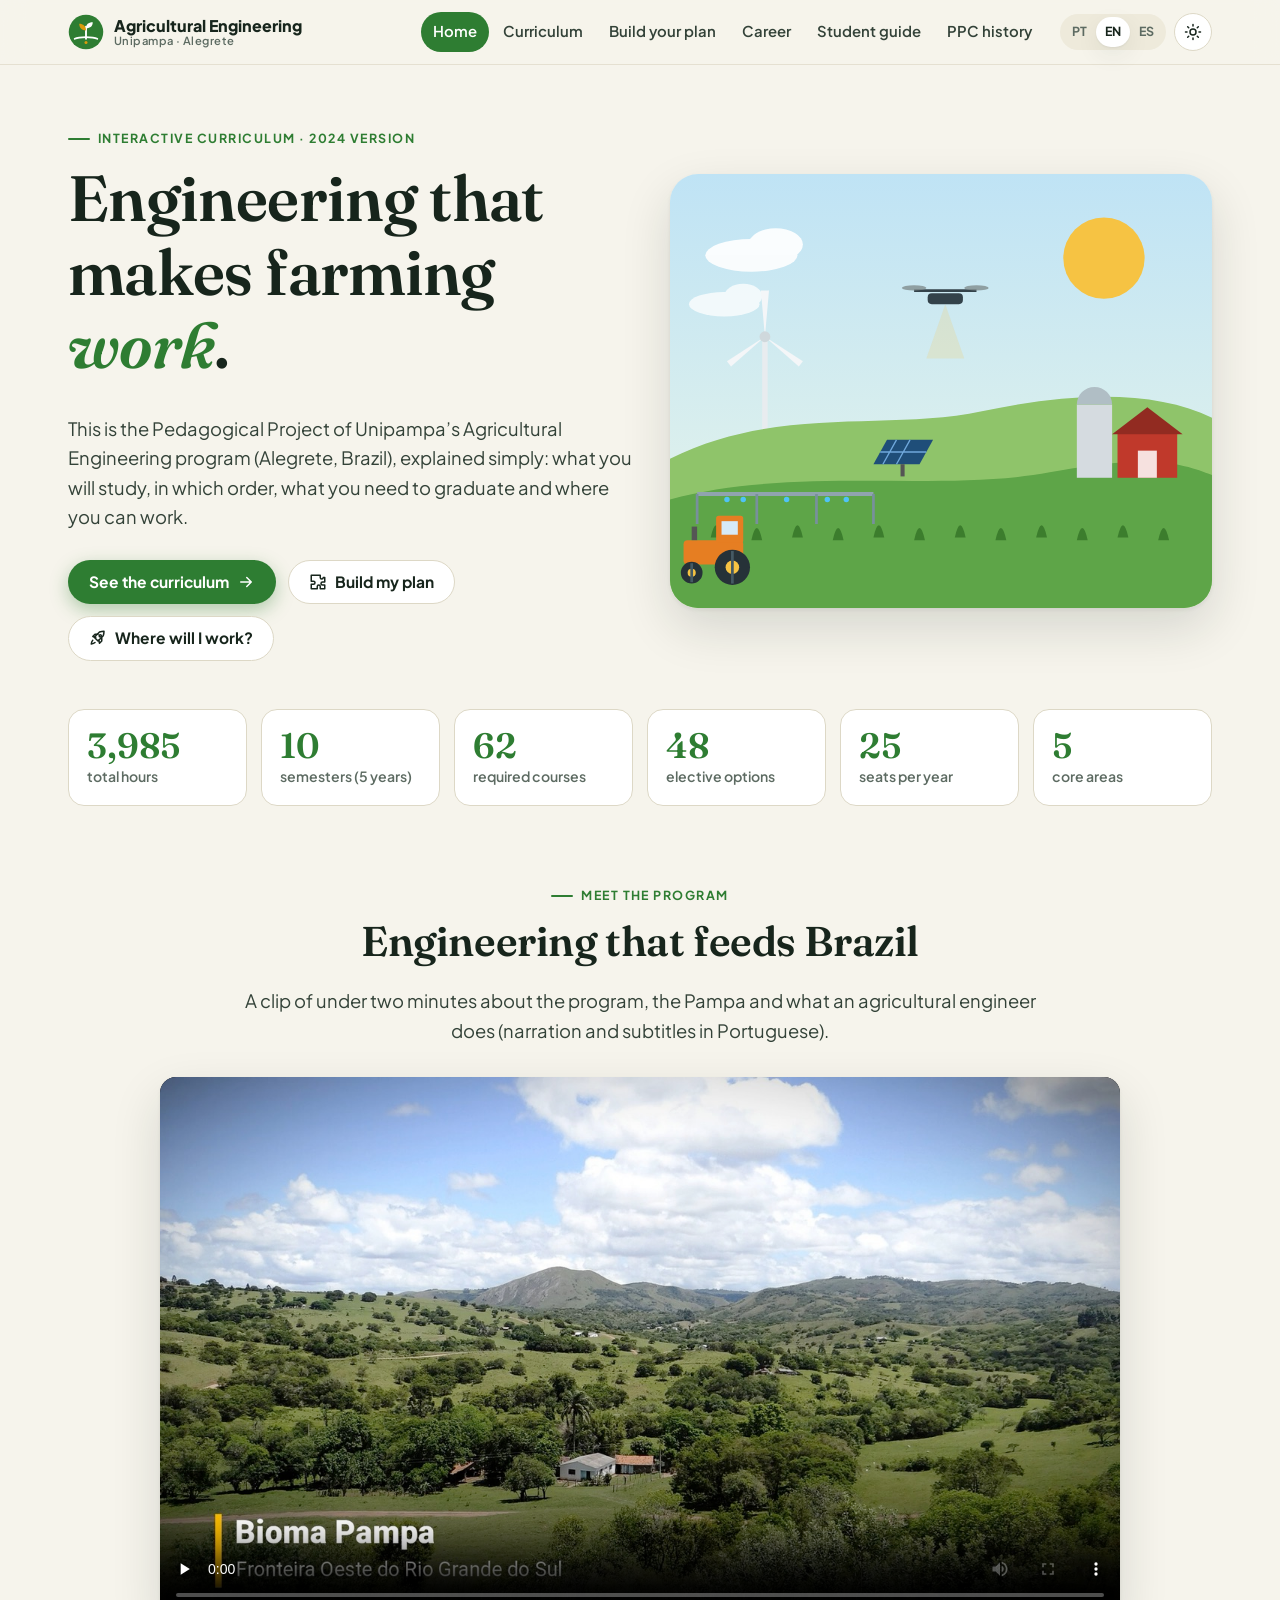
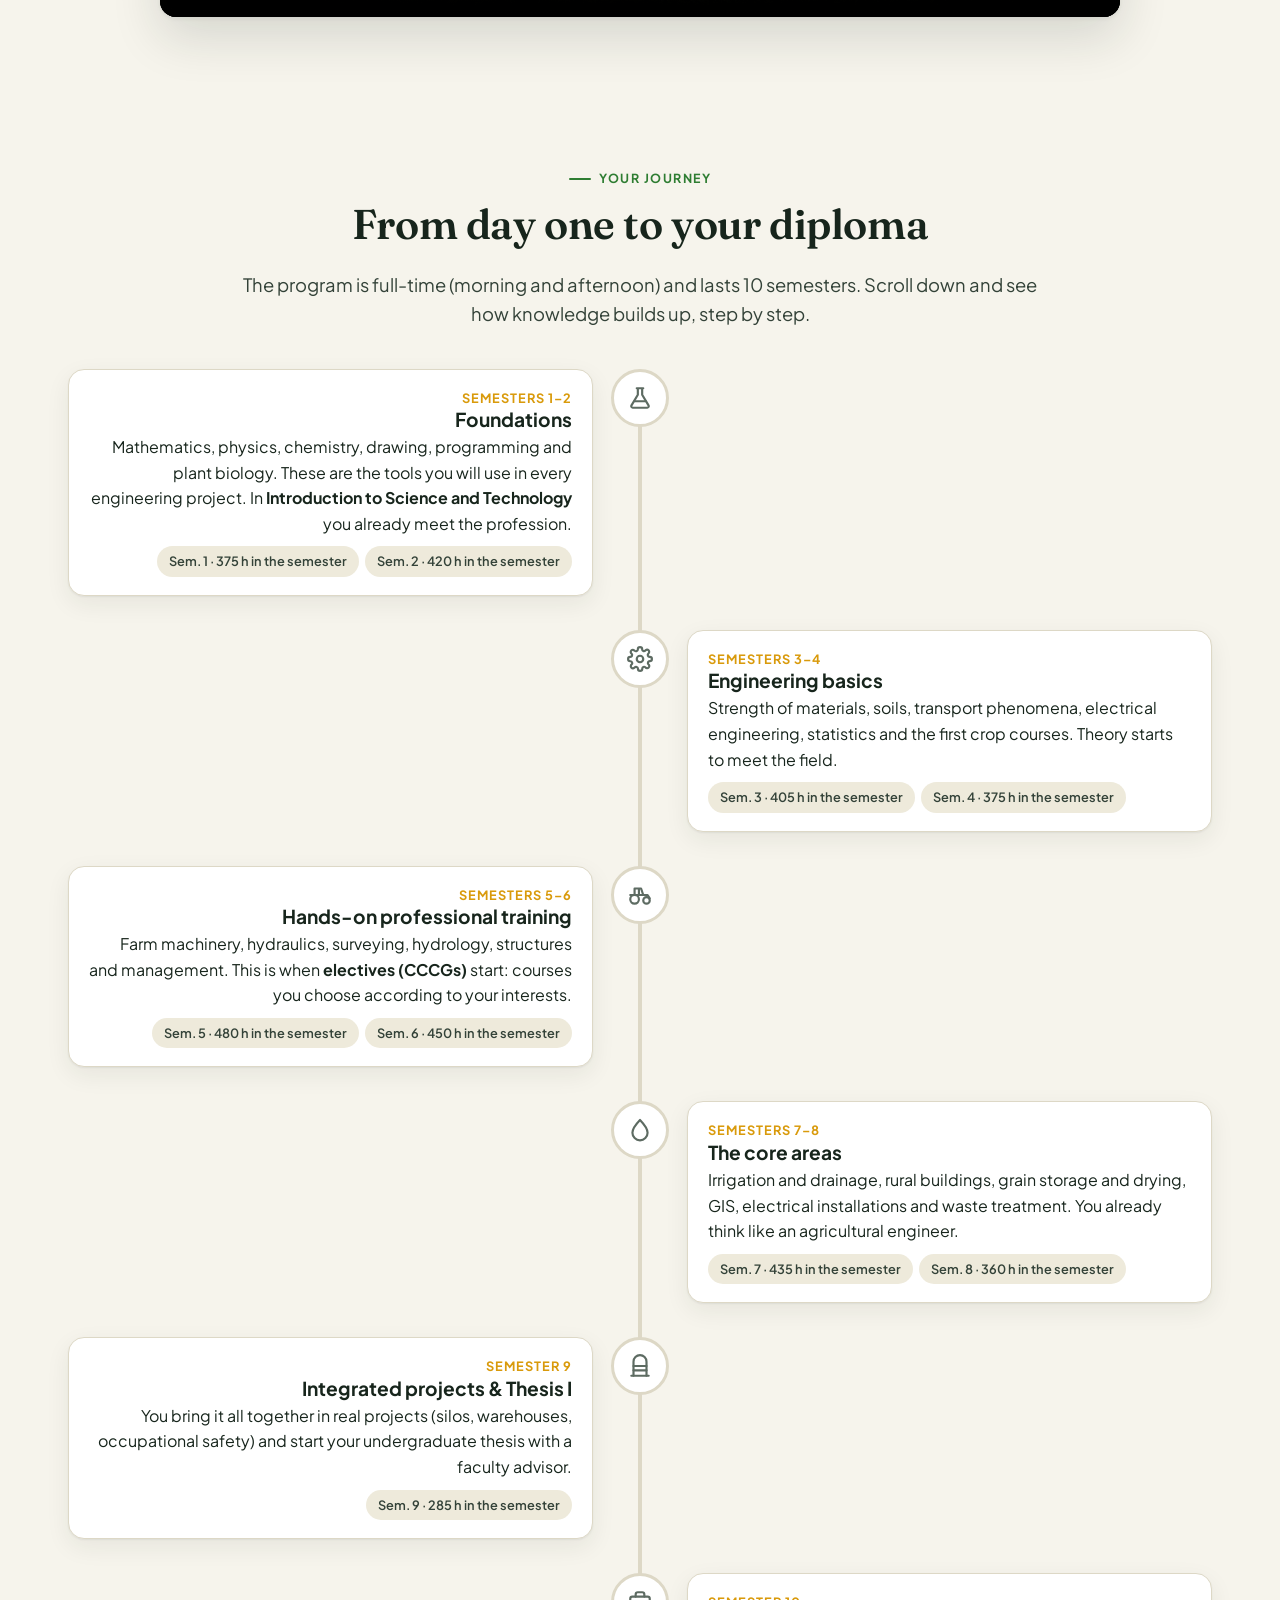
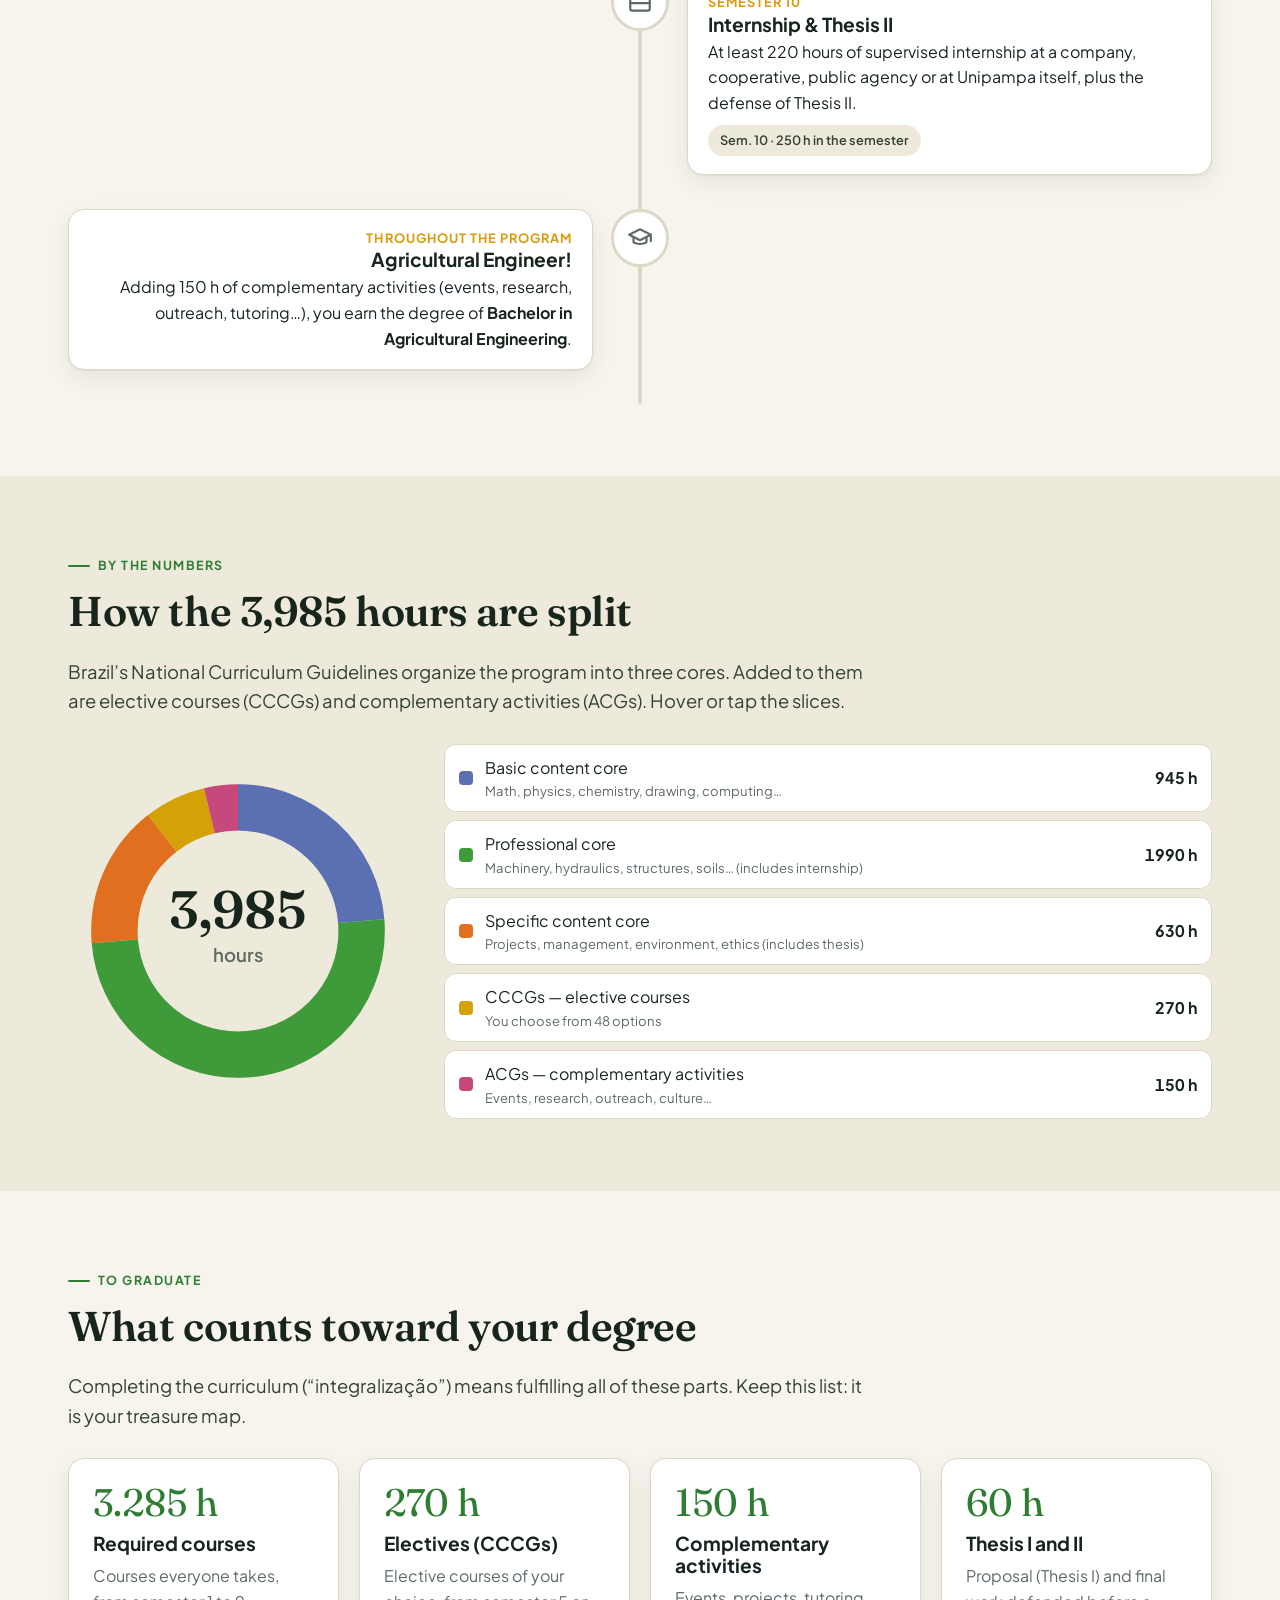
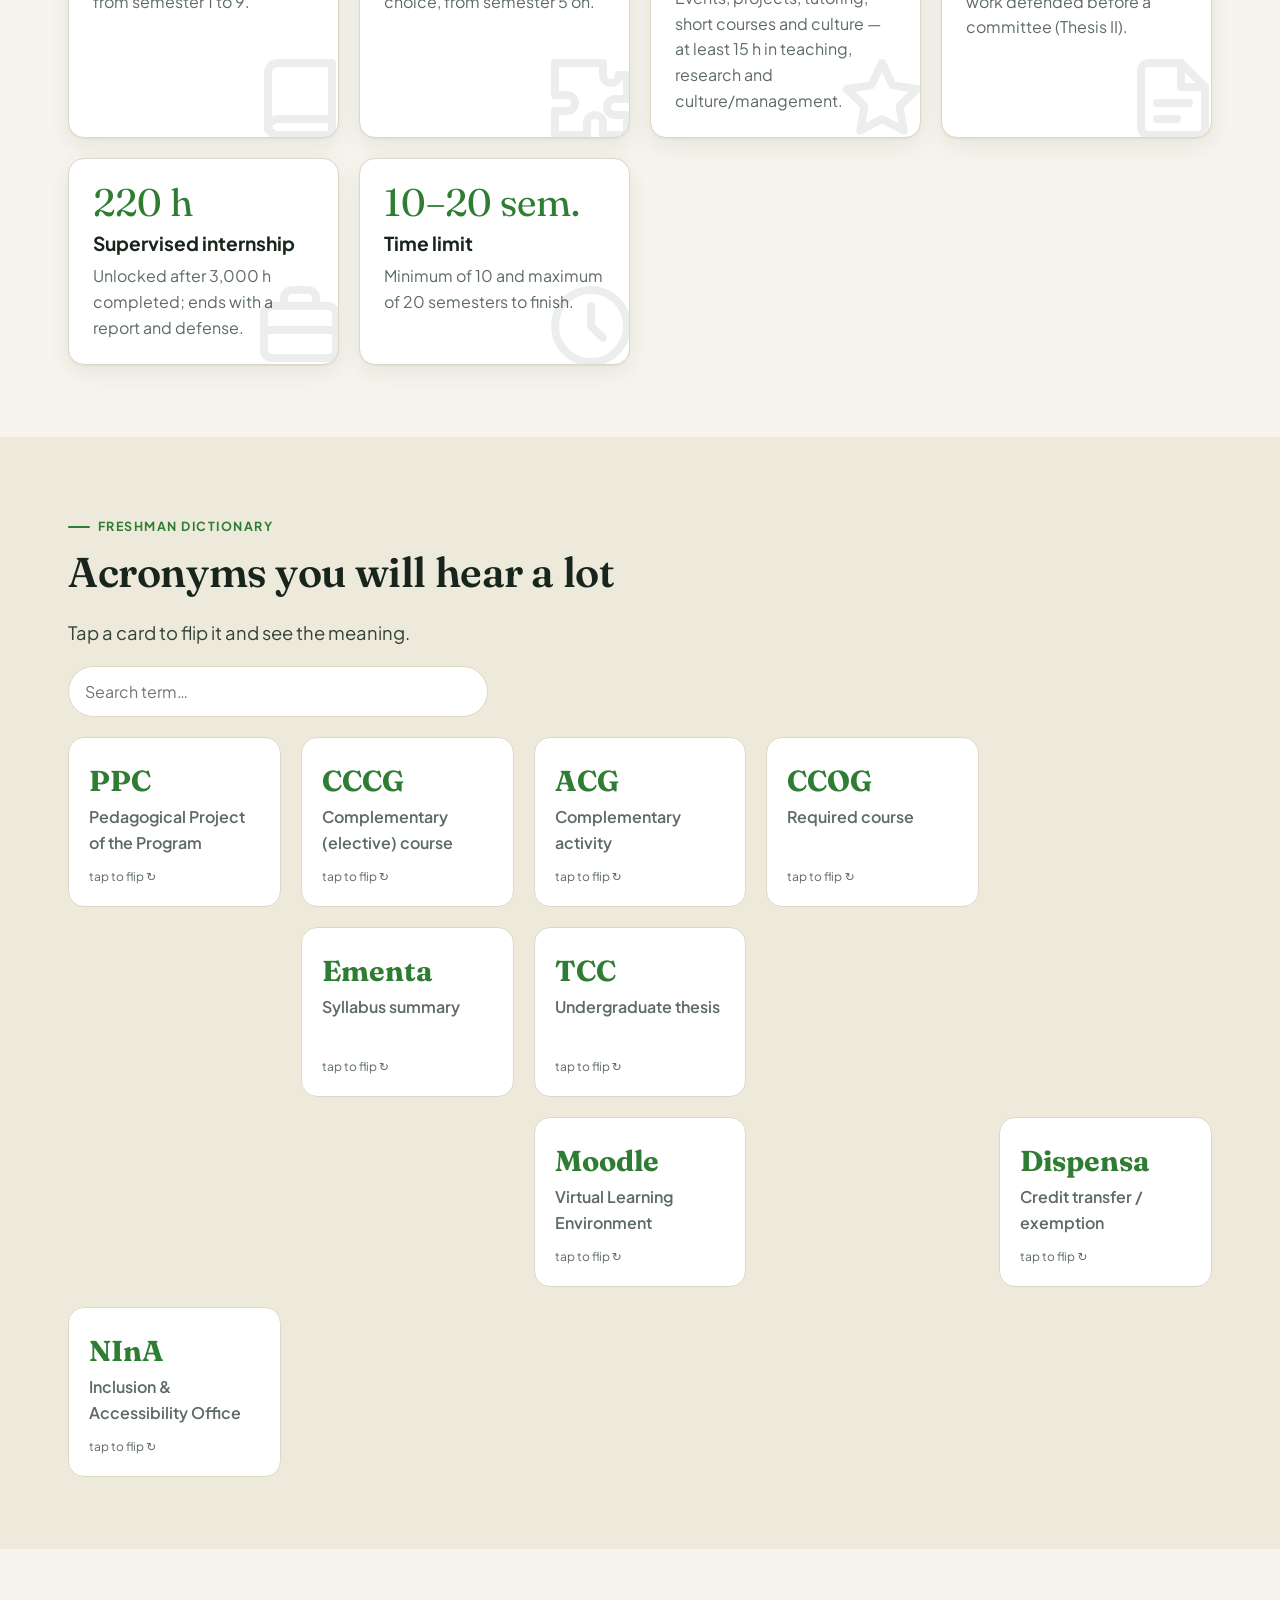
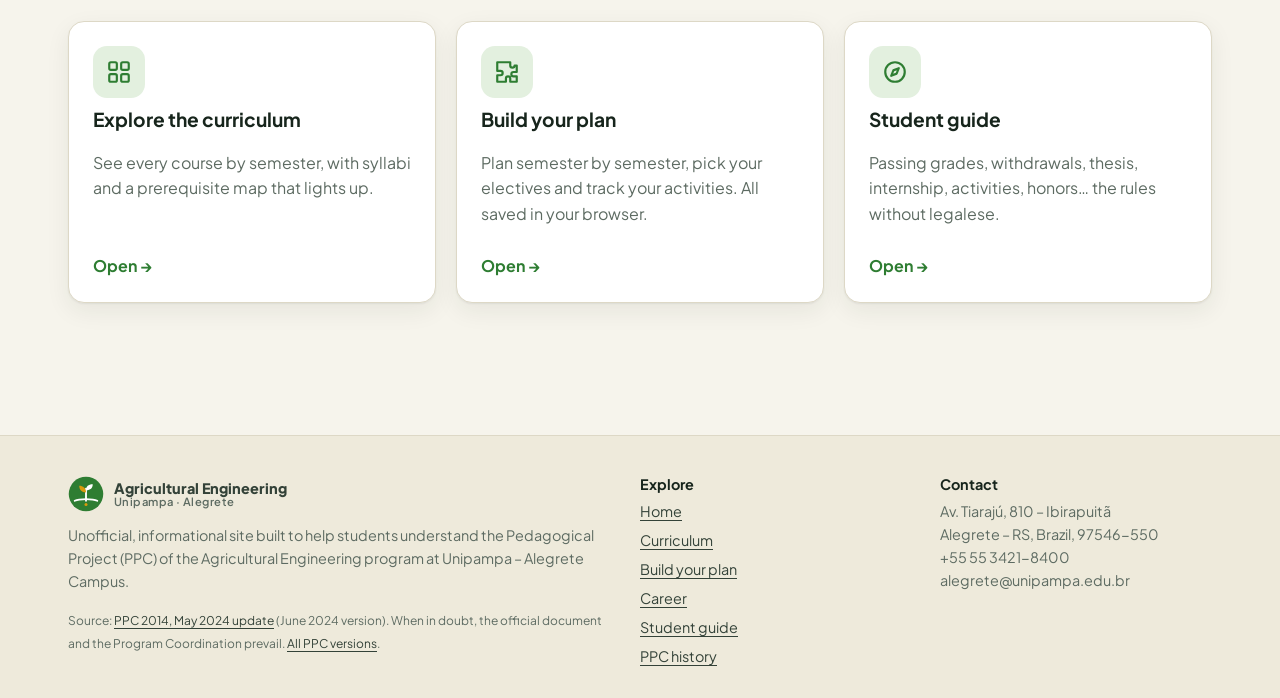
==== index.html @ 3041cc01 "updates" ====
<!doctype html>
<html lang="pt-BR">
<head>
  <meta charset="utf-8">
  <meta name="viewport" content="width=device-width, initial-scale=1">
  <title>Engenharia Agrícola · Unipampa</title>
  <meta name="description" content="PPC interativo do curso de Engenharia Agrícola da Unipampa – Campus Alegrete: matriz curricular, monte sua grade, campos de atuação e guia do estudante, em português, inglês e espanhol.">
  <link rel="preconnect" href="https://fonts.googleapis.com">
  <link rel="preconnect" href="https://fonts.gstatic.com" crossorigin>
  <link href="https://fonts.googleapis.com/css2?family=Fraunces:ital,opsz,wght@0,9..144,500;0,9..144,600;1,9..144,500&family=Plus+Jakarta+Sans:wght@400;500;600;700;800&display=swap" rel="stylesheet">
  <link rel="stylesheet" href="assets/css/style.css">
  <link rel="icon" href="assets/img/favicon.svg" type="image/svg+xml">
</head>
<body data-title-key="home.title">
  <header id="site-header"></header>

  <main>
    <!-- HERO -->
    <section class="hero">
      <div class="container">
        <div class="hero-grid">
          <div class="reveal">
            <span class="eyebrow" data-i18n="home.eyebrow"></span>
            <h1 data-i18n="home.h1"></h1>
            <p class="lead" data-i18n="home.lead"></p>
            <div class="btn-row">
              <a class="btn btn-primary" href="matriz.html"><span data-i18n="home.cta.matrix"></span><span data-icon="arrow"></span></a>
              <a class="btn btn-ghost" href="grade.html"><span data-icon="puzzle"></span><span data-i18n="home.cta.plan"></span></a>
              <a class="btn btn-ghost" href="carreira.html"><span data-icon="rocket"></span><span data-i18n="home.cta.career"></span></a>
            </div>
          </div>
          <div class="hero-scene reveal" data-delay="2" aria-hidden="true">
            <svg viewBox="0 0 400 320" preserveAspectRatio="xMidYMid slice">
              <circle class="sun" cx="320" cy="62" r="30" fill="#f6c343"/>
              <g class="cloud" opacity=".9"><ellipse cx="60" cy="60" rx="34" ry="12" fill="#fff"/><ellipse cx="78" cy="52" rx="20" ry="12" fill="#fff"/></g>
              <g class="cloud c2" opacity=".75"><ellipse cx="40" cy="96" rx="26" ry="9" fill="#fff"/><ellipse cx="54" cy="90" rx="14" ry="9" fill="#fff"/></g>
              <!-- drone -->
              <g class="drone">
                <rect x="190" y="88" width="26" height="8" rx="3" fill="#33424a"/>
                <line x1="180" y1="86" x2="226" y2="86" stroke="#33424a" stroke-width="2"/>
                <ellipse cx="180" cy="84" rx="9" ry="2" fill="#7f8c8d" opacity=".8"/><ellipse cx="226" cy="84" rx="9" ry="2" fill="#7f8c8d" opacity=".8"/>
                <path d="M203 96 l-14 40 h28 Z" fill="#f6c343" opacity=".18"/>
              </g>
              <!-- wind turbine -->
              <g transform="translate(70 120)">
                <rect x="-2" y="0" width="4" height="80" fill="#e8ecef"/>
                <g class="blade"><path d="M0 0 L-3 -34 L3 -34 Z M0 0 L28 18 L25 22 Z M0 0 L-28 18 L-25 22 Z" fill="#f4f6f8"/><circle r="4" fill="#cfd8dc"/></g>
              </g>
              <!-- hills -->
              <path d="M0 210 C 80 170, 160 190, 230 175 S 360 160, 400 180 V320 H0 Z" fill="#8fc46a"/>
              <path d="M0 240 C 90 215, 200 235, 280 220 S 380 215, 400 222 V320 H0 Z" fill="#5ea548"/>
              <!-- silo + barn -->
              <g transform="translate(300 160)">
                <rect x="0" y="10" width="26" height="54" fill="#d5dbe0"/><path d="M0 10 a13 13 0 0 1 26 0" fill="#b0bec5"/>
                <rect x="30" y="30" width="44" height="34" fill="#c0392b"/><path d="M26 32 L52 12 L78 32 Z" fill="#922b21"/>
                <rect x="45" y="44" width="14" height="20" fill="#fff" opacity=".85"/>
              </g>
              <!-- solar panels -->
              <g transform="translate(150 196)">
                <path d="M0 18 L10 0 H44 L34 18 Z" fill="#1f4e79"/><path d="M5 9 H39 M17 0 L7 18 M27 0 L17 18" stroke="#6fa8dc" stroke-width="1"/>
                <rect x="20" y="18" width="3" height="9" fill="#555"/>
              </g>
              <!-- crop rows -->
              <g fill="#3c7d2d">
                <g class="sway"><path d="M30 268 q4 -18 8 0 Z"/></g><g class="sway"><path d="M60 270 q4 -18 8 0 Z"/></g>
                <g class="sway"><path d="M90 268 q4 -18 8 0 Z"/></g><g class="sway"><path d="M120 270 q4 -18 8 0 Z"/></g>
                <g class="sway"><path d="M150 268 q4 -18 8 0 Z"/></g><g class="sway"><path d="M180 270 q4 -18 8 0 Z"/></g>
                <g class="sway"><path d="M210 268 q4 -18 8 0 Z"/></g><g class="sway"><path d="M240 270 q4 -18 8 0 Z"/></g>
                <g class="sway"><path d="M270 268 q4 -18 8 0 Z"/></g><g class="sway"><path d="M300 270 q4 -18 8 0 Z"/></g>
                <g class="sway"><path d="M330 268 q4 -18 8 0 Z"/></g><g class="sway"><path d="M360 270 q4 -18 8 0 Z"/></g>
              </g>
              <!-- irrigation pivot -->
              <g transform="translate(20 236)">
                <line x1="0" y1="0" x2="130" y2="0" stroke="#90a4ae" stroke-width="3"/>
                <path d="M0 0 L0 22 M44 0 L44 22 M88 0 L88 22 M130 0 L130 22" stroke="#78909c" stroke-width="2"/>
                <g fill="#4fc3f7"><circle class="drop" cx="22" cy="4" r="2"/><circle class="drop d2" cx="66" cy="4" r="2"/><circle class="drop d3" cx="110" cy="4" r="2"/><circle class="drop d2" cx="34" cy="4" r="2"/><circle class="drop" cx="96" cy="4" r="2"/></g>
              </g>
              <!-- tractor -->
              <g class="tractor">
                <g transform="translate(0 262)">
                  <rect x="10" y="8" width="44" height="18" rx="3" fill="#e67e22"/>
                  <rect x="34" y="-10" width="20" height="20" rx="2" fill="#e67e22"/><rect x="38" y="-6" width="12" height="10" fill="#d6eaf8"/>
                  <rect x="16" y="-2" width="4" height="10" fill="#555"/>
                  <g class="wheel"><circle cx="46" cy="28" r="13" fill="#263238"/><circle cx="46" cy="28" r="5" fill="#f6c343"/><rect x="45" y="16" width="2" height="24" fill="#455a64"/></g>
                  <g class="wheel"><circle cx="16" cy="32" r="8" fill="#263238"/><circle cx="16" cy="32" r="3" fill="#f6c343"/><rect x="15" y="25" width="2" height="14" fill="#455a64"/></g>
                </g>
              </g>
            </svg>
          </div>
        </div>

        <div class="stats">
          <div class="stat reveal"><b data-count="3985">0</b><span data-i18n="home.stat.hours"></span></div>
          <div class="stat reveal" data-delay="1"><b data-count="10">0</b><span data-i18n="home.stat.sem"></span></div>
          <div class="stat reveal" data-delay="2"><b data-count="62">0</b><span data-i18n="home.stat.ob"></span></div>
          <div class="stat reveal" data-delay="3"><b data-count="48">0</b><span data-i18n="home.stat.cccg"></span></div>
          <div class="stat reveal" data-delay="4"><b data-count="25">0</b><span data-i18n="home.stat.seats"></span></div>
          <div class="stat reveal" data-delay="5"><b data-count="5">0</b><span data-i18n="home.stat.areas"></span></div>
        </div>
      </div>
    </section>

    <!-- CLIP -->
    <section class="section" id="clipe">
      <div class="container">
        <div class="center reveal">
          <span class="eyebrow" data-i18n="home.v.eyebrow"></span>
          <h2 data-i18n="home.v.h2"></h2>
          <p class="lead" data-i18n="home.v.lead"></p>
        </div>
        <div class="clip reveal">
          <video controls playsinline preload="none" poster="assets/video/ea_unipampa_clip.jpg" data-i18n-attr="aria-label:home.v.aria">
            <source src="assets/video/ea_unipampa_clip.mp4" type="video/mp4">
            <track kind="subtitles" src="assets/video/ea_unipampa_clip.pt.vtt" srclang="pt" label="Português">
          </video>
        </div>
      </div>
    </section>

    <!-- JOURNEY -->
    <section class="section" id="jornada">
      <div class="container">
        <div class="center reveal">
          <span class="eyebrow" data-i18n="home.j.eyebrow"></span>
          <h2 data-i18n="home.j.h2"></h2>
          <p class="lead" data-i18n="home.j.lead"></p>
        </div>
        <div class="journey" id="journey">
          <div class="journey-track"></div><div class="journey-fill" id="journey-fill"></div>
        </div>
      </div>
    </section>

    <!-- HOURS DONUT -->
    <section class="section" style="background:var(--bg-2)">
      <div class="container">
        <div class="reveal">
          <span class="eyebrow" data-i18n="home.d.eyebrow"></span>
          <h2 data-i18n="home.d.h2"></h2>
          <p class="lead" data-i18n="home.d.lead"></p>
        </div>
        <div class="donut-wrap reveal" style="margin-top:28px">
          <svg id="donut" viewBox="0 0 220 220" role="img" data-i18n-attr="aria-label:home.d.aria"></svg>
          <ul class="legend" id="donut-legend"></ul>
        </div>
      </div>
    </section>

    <!-- REQUIREMENTS -->
    <section class="section">
      <div class="container">
        <div class="reveal">
          <span class="eyebrow" data-i18n="home.r.eyebrow"></span>
          <h2 data-i18n="home.r.h2"></h2>
          <p class="lead" data-i18n="home.r.lead"></p>
        </div>
        <div class="grid grid-3" style="margin-top:28px" id="reqs"></div>
      </div>
    </section>

    <!-- GLOSSARY -->
    <section class="section" style="background:var(--bg-2)" id="glossario">
      <div class="container">
        <div class="reveal">
          <span class="eyebrow" data-i18n="home.g.eyebrow"></span>
          <h2 data-i18n="home.g.h2"></h2>
          <p class="lead" data-i18n="home.g.lead"></p>
        </div>
        <input type="search" class="glossary-search" id="gloss-search" data-i18n-attr="placeholder:home.g.search;aria-label:home.g.search">
        <div class="grid grid-4" id="glossary"></div>
      </div>
    </section>

    <!-- CTA -->
    <section class="section">
      <div class="container">
        <div class="grid grid-3">
          <a class="card tile reveal" href="matriz.html"><span class="tile-ico" data-icon="grid"></span><h3 data-i18n="home.t1.h"></h3><p class="muted" data-i18n="home.t1.p"></p><span class="go" data-i18n="home.t.go"></span></a>
          <a class="card tile reveal" data-delay="1" href="grade.html"><span class="tile-ico" data-icon="puzzle"></span><h3 data-i18n="home.t2.h"></h3><p class="muted" data-i18n="home.t2.p"></p><span class="go" data-i18n="home.t.go"></span></a>
          <a class="card tile reveal" data-delay="2" href="guia.html"><span class="tile-ico" data-icon="compass"></span><h3 data-i18n="home.t3.h"></h3><p class="muted" data-i18n="home.t3.p"></p><span class="go" data-i18n="home.t.go"></span></a>
        </div>
      </div>
    </section>
  </main>

  <footer id="site-footer"></footer>
  <script src="data/courses.js"></script>
  <script src="assets/js/app.js"></script>
  <script src="assets/js/home.js"></script>
</body>
</html>
---- assets/css/style.css ----
/* ==========================================================================
   Engenharia Agrícola · Unipampa — PPC interativo
   ========================================================================== */

:root {
  --bg: #f6f4ec;
  --bg-2: #eeeadb;
  --surface: #ffffff;
  --surface-2: #faf8f1;
  --ink: #17251c;
  --ink-2: #334238;
  --muted: #5d6b62;
  --line: #ddd8c6;
  --brand: #2e7d32;
  --brand-ink: #ffffff;
  --brand-soft: #e3f0df;
  --gold: #d99a0b;
  --gold-soft: #fbefcf;
  --water: #1f78c1;
  --danger: #c0392b;
  --danger-soft: #fbe3df;
  --ok: #2e7d32;
  --warn: #b7791f;
  --warn-soft: #fdf0d5;
  --shadow: 0 1px 2px rgba(23, 37, 28, .06), 0 8px 24px rgba(23, 37, 28, .07);
  --shadow-lg: 0 2px 4px rgba(23, 37, 28, .06), 0 20px 50px rgba(23, 37, 28, .14);
  --radius: 16px;
  --radius-sm: 10px;
  --maxw: 1200px;
  --font: "Plus Jakarta Sans", system-ui, -apple-system, "Segoe UI", Roboto, sans-serif;
  --display: "Fraunces", Georgia, "Times New Roman", serif;

  /* áreas do conhecimento */
  --a-base: #5b6fb3;
  --a-water: #1f84c6;
  --a-mach: #e0701f;
  --a-build: #a0522d;
  --a-energy: #d4a106;
  --a-post: #8e5bb5;
  --a-plant: #3f9a3a;
  --a-geo: #13968c;
  --a-env: #6f8f1c;
  --a-mgmt: #c7487a;
  --a-human: #7a62d6;
  --a-synth: #d23c3c;

  color-scheme: light;
}

@media (prefers-color-scheme: dark) {
  :root:not([data-theme="light"]) {
    --bg: #0e1511; --bg-2: #131d17; --surface: #17221b; --surface-2: #1b281f;
    --ink: #e8efe9; --ink-2: #c9d4cc; --muted: #94a59a; --line: #2a3a2f;
    --brand: #6cc070; --brand-ink: #0e1511; --brand-soft: #1d3320;
    --gold: #f0b93a; --gold-soft: #3a2f12; --water: #5fb0ef;
    --danger: #ff7a6b; --danger-soft: #3d1e1a; --warn: #f0b93a; --warn-soft: #3a2f12; --ok: #6cc070;
    --shadow: 0 1px 2px rgba(0,0,0,.4), 0 8px 24px rgba(0,0,0,.35);
    --shadow-lg: 0 2px 4px rgba(0,0,0,.4), 0 20px 50px rgba(0,0,0,.5);
    color-scheme: dark;
  }
}
:root[data-theme="dark"] {
  --bg: #0e1511; --bg-2: #131d17; --surface: #17221b; --surface-2: #1b281f;
  --ink: #e8efe9; --ink-2: #c9d4cc; --muted: #94a59a; --line: #2a3a2f;
  --brand: #6cc070; --brand-ink: #0e1511; --brand-soft: #1d3320;
  --gold: #f0b93a; --gold-soft: #3a2f12; --water: #5fb0ef;
  --danger: #ff7a6b; --danger-soft: #3d1e1a; --warn: #f0b93a; --warn-soft: #3a2f12; --ok: #6cc070;
  --shadow: 0 1px 2px rgba(0,0,0,.4), 0 8px 24px rgba(0,0,0,.35);
  --shadow-lg: 0 2px 4px rgba(0,0,0,.4), 0 20px 50px rgba(0,0,0,.5);
  color-scheme: dark;
}

*, *::before, *::after { box-sizing: border-box; }
html { scroll-behavior: smooth; -webkit-text-size-adjust: 100%; }
body {
  margin: 0; background: var(--bg); color: var(--ink);
  font: 16px/1.6 var(--font); overflow-x: hidden;
}
img, svg { max-width: 100%; display: block; }
a { color: var(--brand); text-underline-offset: 3px; }
h1, h2, h3, h4 { line-height: 1.15; margin: 0 0 .5em; font-weight: 700; }
h1, h2 { font-family: var(--display); font-weight: 600; letter-spacing: -.01em; }
h1 { font-size: clamp(2.2rem, 5.5vw, 4rem); }
h2 { font-size: clamp(1.7rem, 3.6vw, 2.6rem); }
h3 { font-size: 1.2rem; }
p { margin: 0 0 1em; }
button, input, select, textarea { font: inherit; color: inherit; }
:focus-visible { outline: 3px solid var(--gold); outline-offset: 2px; border-radius: 6px; }
.sr-only { position: absolute; width: 1px; height: 1px; overflow: hidden; clip: rect(0 0 0 0); white-space: nowrap; }

.container { width: 100%; max-width: var(--maxw); margin: 0 auto; padding: 0 16px; }
@media (min-width: 720px) { .container { padding: 0 28px; } }
.section { padding: 72px 0; }
.section-sm { padding: 40px 0; }
.eyebrow {
  display: inline-flex; align-items: center; gap: 8px;
  font-size: .78rem; font-weight: 700; letter-spacing: .12em; text-transform: uppercase;
  color: var(--brand); margin-bottom: 12px;
}
.eyebrow::before { content: ""; width: 22px; height: 2px; background: currentColor; border-radius: 2px; }
.lead { font-size: 1.15rem; color: var(--ink-2); max-width: 62ch; }
.muted { color: var(--muted); }
.center { text-align: center; }
.center .lead { margin-left: auto; margin-right: auto; }

/* ---------- Header ---------- */
.site-header {
  position: sticky; top: 0; z-index: 50;
  background: color-mix(in srgb, var(--bg) 82%, transparent);
  backdrop-filter: saturate(1.4) blur(12px); -webkit-backdrop-filter: saturate(1.4) blur(12px);
  border-bottom: 1px solid color-mix(in srgb, var(--line) 70%, transparent);
}
.nav { display: flex; align-items: center; gap: 16px; height: 64px; }
.brand { display: flex; align-items: center; gap: 10px; text-decoration: none; color: var(--ink); font-weight: 800; line-height: 1.05; }
.brand svg { width: 36px; height: 36px; flex: none; }
.brand small { display: block; font-weight: 600; font-size: .7rem; color: var(--muted); letter-spacing: .04em; }
.nav-links { display: flex; gap: 2px; margin-left: auto; list-style: none; padding: 0; margin-top: 0; margin-bottom: 0; }
.nav-links a {
  display: block; padding: 8px 12px; border-radius: 999px; text-decoration: none;
  color: var(--ink-2); font-weight: 600; font-size: .93rem; white-space: nowrap;
}
.nav-links a:hover { background: var(--bg-2); color: var(--ink); }
.nav-links a[aria-current="page"] { background: var(--brand); color: var(--brand-ink); }
.nav-tools { display: flex; align-items: center; gap: 8px; }
.lang-switch { display: flex; background: var(--bg-2); border-radius: 999px; padding: 3px; }
.lang-switch button {
  border: 0; background: transparent; padding: 5px 9px; border-radius: 999px; cursor: pointer;
  font-weight: 700; font-size: .78rem; color: var(--muted);
}
.lang-switch button[aria-pressed="true"] { background: var(--surface); color: var(--ink); box-shadow: var(--shadow); }
.icon-btn {
  width: 38px; height: 38px; display: grid; place-items: center; border-radius: 50%;
  border: 1px solid var(--line); background: var(--surface); cursor: pointer;
}
.icon-btn svg { width: 18px; height: 18px; }
.menu-btn { display: none; }
@media (max-width: 1140px) {
  .menu-btn { display: grid; }
  .nav-links {
    position: fixed; inset: 64px 0 auto 0; flex-direction: column; gap: 4px;
    background: var(--surface); padding: 12px 16px 20px; border-bottom: 1px solid var(--line);
    box-shadow: var(--shadow-lg); transform: translateY(-120%); transition: transform .3s ease; margin: 0;
  }
  .nav-links.open { transform: none; }
  .nav-links a { padding: 12px 14px; font-size: 1rem; }
  .nav-tools { margin-left: auto; }
}
@media (max-width: 420px) { .brand small { display: none; } .brand span { font-size: .9rem; } }

/* ---------- Buttons ---------- */
.btn {
  display: inline-flex; align-items: center; justify-content: center; gap: 8px;
  padding: 12px 20px; border-radius: 999px; border: 1px solid transparent;
  font-weight: 700; text-decoration: none; cursor: pointer; transition: transform .15s, box-shadow .2s, background .2s;
  font-size: .97rem; line-height: 1.2;
}
.btn svg { width: 18px; height: 18px; }
.btn:hover { transform: translateY(-1px); }
.btn-primary { background: var(--brand); color: var(--brand-ink); box-shadow: 0 6px 18px color-mix(in srgb, var(--brand) 35%, transparent); }
.btn-gold { background: var(--gold); color: #1d1500; }
.btn-ghost { background: var(--surface); color: var(--ink); border-color: var(--line); }
.btn-ghost:hover { border-color: var(--brand); }
.btn-sm { padding: 7px 13px; font-size: .85rem; }
.btn-danger { background: var(--danger-soft); color: var(--danger); }
.btn-row { display: flex; flex-wrap: wrap; gap: 12px; }

/* ---------- Cards & chips ---------- */
.card {
  background: var(--surface); border: 1px solid var(--line); border-radius: var(--radius);
  padding: 24px; box-shadow: var(--shadow);
}
.grid { display: grid; gap: 20px; }
.grid-2 { grid-template-columns: repeat(auto-fit, minmax(min(100%, 340px), 1fr)); }
.grid-3 { grid-template-columns: repeat(auto-fit, minmax(min(100%, 260px), 1fr)); }
.grid-4 { grid-template-columns: repeat(auto-fit, minmax(min(100%, 210px), 1fr)); }
.chip {
  display: inline-flex; align-items: center; gap: 6px; padding: 4px 11px; border-radius: 999px;
  font-size: .8rem; font-weight: 600; background: var(--bg-2); color: var(--ink-2); border: 1px solid transparent;
}
.chip.toggle { cursor: pointer; border-color: var(--line); background: var(--surface); }
.chip.toggle[aria-pressed="true"] { background: var(--ink); color: var(--bg); border-color: var(--ink); }
.dot { width: 10px; height: 10px; border-radius: 50%; flex: none; background: var(--c, var(--muted)); }
.badge { display: inline-block; padding: 2px 8px; border-radius: 6px; font-size: .72rem; font-weight: 700; background: var(--bg-2); color: var(--muted); }

/* area colour helper */
[data-area="base"] { --c: var(--a-base); } [data-area="water"] { --c: var(--a-water); }
[data-area="mach"] { --c: var(--a-mach); } [data-area="build"] { --c: var(--a-build); }
[data-area="energy"] { --c: var(--a-energy); } [data-area="post"] { --c: var(--a-post); }
[data-area="plant"] { --c: var(--a-plant); } [data-area="geo"] { --c: var(--a-geo); }
[data-area="env"] { --c: var(--a-env); } [data-area="mgmt"] { --c: var(--a-mgmt); }
[data-area="human"] { --c: var(--a-human); } [data-area="synth"] { --c: var(--a-synth); }

/* ---------- Reveal animations ---------- */
.reveal { opacity: 0; transform: translateY(24px); transition: opacity .7s ease, transform .7s cubic-bezier(.2,.7,.2,1); }
.reveal.in { opacity: 1; transform: none; }
.reveal[data-delay="1"] { transition-delay: .08s; } .reveal[data-delay="2"] { transition-delay: .16s; }
.reveal[data-delay="3"] { transition-delay: .24s; } .reveal[data-delay="4"] { transition-delay: .32s; }
.reveal[data-delay="5"] { transition-delay: .4s; }
@media (prefers-reduced-motion: reduce) {
  html { scroll-behavior: auto; }
  .reveal { opacity: 1; transform: none; transition: none; }
  *, *::before, *::after { animation-duration: .001ms !important; animation-iteration-count: 1 !important; transition-duration: .001ms !important; }
}

/* ---------- Hero (home) ---------- */
.hero { position: relative; overflow: hidden; padding: 56px 0 0; }
.hero-grid { display: grid; gap: 32px; align-items: center; grid-template-columns: 1.05fr 1fr; }
@media (max-width: 900px) { .hero-grid { grid-template-columns: 1fr; } }
.hero h1 em { font-style: italic; color: var(--brand); }
.hero .lead { margin-bottom: 28px; }
.hero-scene { width: 100%; aspect-ratio: 5 / 4; border-radius: 28px; overflow: hidden; box-shadow: var(--shadow-lg); background: linear-gradient(#bfe3f5, #eaf6e9); }
:root[data-theme="dark"] .hero-scene { background: linear-gradient(#10243a, #1b2f25); }
@media (prefers-color-scheme: dark) { :root:not([data-theme="light"]) .hero-scene { background: linear-gradient(#10243a, #1b2f25); } }
.hero-scene svg { width: 100%; height: 100%; }
.tractor { animation: drive 16s linear infinite; }
@keyframes drive { from { transform: translateX(-160px); } to { transform: translateX(560px); } }
.wheel { transform-box: fill-box; transform-origin: center; animation: spin 1s linear infinite; }
@keyframes spin { to { transform: rotate(360deg); } }
.sun { transform-box: fill-box; transform-origin: center; animation: pulse 5s ease-in-out infinite; }
@keyframes pulse { 50% { transform: scale(1.08); } }
.cloud { animation: float 30s linear infinite; }
.cloud.c2 { animation-duration: 44s; animation-delay: -20s; }
@keyframes float { from { transform: translateX(-120px); } to { transform: translateX(520px); } }
.drop { animation: drop 1.6s ease-in infinite; }
.drop.d2 { animation-delay: .5s; } .drop.d3 { animation-delay: 1s; }
@keyframes drop { 0% { transform: translateY(0); opacity: 0; } 20% { opacity: 1; } 100% { transform: translateY(26px); opacity: 0; } }
.sway { transform-box: fill-box; transform-origin: bottom center; animation: sway 3.5s ease-in-out infinite; }
@keyframes sway { 50% { transform: rotate(4deg); } }
.blade { transform-box: fill-box; transform-origin: center; animation: spin 6s linear infinite; }
.drone { animation: hover 4s ease-in-out infinite; }
@keyframes hover { 50% { transform: translate(14px, -8px); } }

/* ---------- Stats ---------- */
.stats { display: grid; grid-template-columns: repeat(auto-fit, minmax(150px, 1fr)); gap: 14px; margin-top: 48px; }
.stat { background: var(--surface); border: 1px solid var(--line); border-radius: var(--radius); padding: 18px 18px 16px; }
.stat b { display: block; font-family: var(--display); font-size: 2.2rem; line-height: 1; color: var(--brand); font-weight: 600; }
.stat span { font-size: .88rem; color: var(--muted); font-weight: 600; }

/* ---------- Journey ---------- */
.journey { position: relative; margin-top: 40px; }
.journey-track { position: absolute; left: 27px; top: 0; bottom: 0; width: 4px; background: var(--line); border-radius: 4px; }
.journey-fill { position: absolute; left: 27px; top: 0; width: 4px; height: 0; background: linear-gradient(var(--brand), var(--gold)); border-radius: 4px; transition: height .2s linear; }
.step { position: relative; display: grid; grid-template-columns: 58px 1fr; gap: 18px; padding-bottom: 34px; }
.step-node {
  width: 58px; height: 58px; border-radius: 50%; display: grid; place-items: center; z-index: 1;
  background: var(--surface); border: 3px solid var(--line); color: var(--muted); transition: all .4s;
}
.step-node svg { width: 26px; height: 26px; }
.step.lit .step-node { border-color: var(--brand); background: var(--brand); color: var(--brand-ink); transform: scale(1.06); box-shadow: 0 0 0 8px color-mix(in srgb, var(--brand) 18%, transparent); }
.step-body { background: var(--surface); border: 1px solid var(--line); border-radius: var(--radius); padding: 18px 20px; box-shadow: var(--shadow); }
.step-body h3 { margin-bottom: 4px; }
.step-meta { display: flex; flex-wrap: wrap; gap: 6px; margin-top: 10px; }
.step-when { font-size: .8rem; font-weight: 700; color: var(--gold); text-transform: uppercase; letter-spacing: .08em; }
@media (min-width: 900px) {
  .journey-track, .journey-fill { left: 50%; margin-left: -2px; }
  .step { grid-template-columns: 1fr 58px 1fr; }
  .step .step-node { grid-column: 2; grid-row: 1; }
  .step .step-body { grid-column: 1; grid-row: 1; text-align: right; }
  .step .step-body .step-meta { justify-content: flex-end; }
  .step:nth-child(even) .step-body { grid-column: 3; text-align: left; }
  .step:nth-child(even) .step-body .step-meta { justify-content: flex-start; }
}

/* ---------- Donut ---------- */
.donut-wrap { display: grid; grid-template-columns: minmax(220px, 340px) 1fr; gap: 36px; align-items: center; }
@media (max-width: 760px) { .donut-wrap { grid-template-columns: 1fr; } .donut-wrap svg { max-width: 300px; margin: 0 auto; } }
.donut-seg { transition: stroke-dasharray 1.2s cubic-bezier(.2,.7,.2,1), opacity .2s, stroke-width .2s; cursor: pointer; }
.donut-center b { font-family: var(--display); font-size: 34px; fill: var(--ink); }
.donut-center text { fill: var(--muted); font-size: 12px; font-weight: 600; }
.legend { list-style: none; padding: 0; margin: 0; display: grid; gap: 8px; }
.legend li { display: grid; grid-template-columns: 14px 1fr auto; gap: 12px; align-items: center; padding: 10px 14px; border-radius: 12px; border: 1px solid var(--line); background: var(--surface); cursor: default; transition: transform .15s, border-color .15s; }
.legend li.active, .legend li:hover { border-color: var(--c); transform: translateX(4px); }
.legend li .sw { width: 14px; height: 14px; border-radius: 4px; background: var(--c); }
.legend li b { font-variant-numeric: tabular-nums; }
.legend li small { display: block; color: var(--muted); font-size: .82rem; }

/* ---------- Requirements checklist ---------- */
.req-card { position: relative; overflow: hidden; }
.req-card .big { font-family: var(--display); font-size: 2.4rem; color: var(--brand); line-height: 1; }
.req-card .ico { position: absolute; right: -10px; bottom: -10px; width: 96px; height: 96px; opacity: .08; }

/* ---------- Glossary ---------- */
.glossary-search { width: 100%; max-width: 420px; padding: 12px 16px; border-radius: 999px; border: 1px solid var(--line); background: var(--surface); margin-bottom: 20px; }
.flip { perspective: 1000px; min-height: 170px; cursor: pointer; }
.flip-inner { position: relative; height: 100%; min-height: 170px; transition: transform .6s cubic-bezier(.2,.7,.2,1); transform-style: preserve-3d; }
.flip.flipped .flip-inner { transform: rotateY(180deg); }
.flip-face { position: absolute; inset: 0; backface-visibility: hidden; -webkit-backface-visibility: hidden; border-radius: var(--radius); padding: 20px; display: flex; flex-direction: column; justify-content: center; border: 1px solid var(--line); }
.flip-front { background: var(--surface); }
.flip-front b { font-family: var(--display); font-size: 1.8rem; color: var(--brand); }
.flip-front span { color: var(--muted); font-weight: 600; }
.flip-front small { margin-top: auto; color: var(--muted); font-size: .75rem; }
.flip-back { background: var(--brand); color: var(--brand-ink); transform: rotateY(180deg); font-size: .93rem; }

/* ---------- CTA tiles ---------- */
.tile { display: flex; flex-direction: column; gap: 10px; text-decoration: none; color: var(--ink); transition: transform .2s, box-shadow .2s; }
.tile:hover { transform: translateY(-4px); box-shadow: var(--shadow-lg); }
.tile .tile-ico { width: 52px; height: 52px; border-radius: 14px; display: grid; place-items: center; background: var(--brand-soft); color: var(--brand); }
.tile .tile-ico svg { width: 26px; height: 26px; }
.tile .go { margin-top: auto; font-weight: 700; color: var(--brand); }

/* ---------- Clipe do curso ---------- */
.clip { max-width: 960px; margin: 32px auto 0; border-radius: var(--radius); overflow: hidden; box-shadow: var(--shadow-lg); background: #000; }
.clip video { display: block; width: 100%; aspect-ratio: 16 / 9; }

/* ---------- Page header ---------- */
.page-head { padding: 48px 0 24px; }
.page-head .lead { margin-bottom: 0; }

/* ---------- Matriz ---------- */
.toolbar { display: flex; flex-wrap: wrap; gap: 10px; align-items: center; margin-bottom: 16px; }
.toolbar input[type="search"] { flex: 1 1 220px; min-width: 0; padding: 10px 16px; border-radius: 999px; border: 1px solid var(--line); background: var(--surface); }
.filters { display: flex; flex-wrap: wrap; gap: 6px; }
.switch { display: inline-flex; align-items: center; gap: 8px; font-size: .88rem; font-weight: 600; cursor: pointer; user-select: none; }
.switch input { width: 36px; height: 20px; appearance: none; background: var(--line); border-radius: 999px; position: relative; cursor: pointer; transition: background .2s; }
.switch input::after { content: ""; position: absolute; top: 2px; left: 2px; width: 16px; height: 16px; border-radius: 50%; background: #fff; transition: transform .2s; }
.switch input:checked { background: var(--brand); }
.switch input:checked::after { transform: translateX(16px); }

.matrix-scroll { position: relative; overflow-x: auto; overflow-y: hidden; padding-bottom: 12px; -webkit-overflow-scrolling: touch; }
.matrix { position: relative; display: grid; grid-template-columns: repeat(10, minmax(178px, 1fr)); gap: 14px; min-width: 1900px; }
.matrix-lines { position: absolute; inset: 0; pointer-events: none; z-index: 2; overflow: visible; }
.matrix-lines path { fill: none; stroke-width: 2.2; stroke-linecap: round; }
.matrix-lines path.pre { stroke: var(--water); }
.matrix-lines path.post { stroke: var(--gold); stroke-dasharray: 5 5; }
.matrix-lines path.draw { stroke-dasharray: 1000; stroke-dashoffset: 1000; animation: drawline .7s ease forwards; }
@keyframes drawline { to { stroke-dashoffset: 0; } }
.sem-col { display: flex; flex-direction: column; gap: 10px; }
.sem-title { position: sticky; top: 0; z-index: 3; display: flex; justify-content: space-between; align-items: baseline; padding: 10px 12px; border-radius: 12px; background: var(--ink); color: var(--bg); }
.sem-title b { font-size: .95rem; } .sem-title small { opacity: .75; font-size: .75rem; }
.ccard {
  position: relative; z-index: 3; text-align: left; border: 1px solid var(--line); background: var(--surface); border-radius: 12px;
  padding: 10px 12px 10px 16px; cursor: pointer; transition: transform .15s, box-shadow .2s, opacity .25s, border-color .2s; width: 100%;
  box-shadow: 0 1px 2px rgba(0,0,0,.04);
}
.ccard::before { content: ""; position: absolute; left: 0; top: 8px; bottom: 8px; width: 5px; border-radius: 0 4px 4px 0; background: var(--c); }
.ccard:hover { transform: translateY(-2px); box-shadow: var(--shadow); }
.ccard .cname { display: block; font-weight: 700; font-size: .86rem; line-height: 1.25; margin-bottom: 4px; }
.ccard .cmeta { display: flex; gap: 6px; align-items: center; font-size: .74rem; color: var(--muted); font-weight: 600; }
.ccard.slot { border-style: dashed; background: var(--gold-soft); --c: var(--gold); }
.ccard.dim { opacity: .22; }
.ccard.sel { border-color: var(--ink); box-shadow: 0 0 0 3px color-mix(in srgb, var(--ink) 25%, transparent); transform: scale(1.03); }
.ccard.is-pre { border-color: var(--water); box-shadow: 0 0 0 3px color-mix(in srgb, var(--water) 30%, transparent); }
.ccard.is-post { border-color: var(--gold); box-shadow: 0 0 0 3px color-mix(in srgb, var(--gold) 35%, transparent); }
.ccard.hide { display: none; }
.hint-bar { display: flex; flex-wrap: wrap; gap: 14px; font-size: .85rem; color: var(--muted); margin: 6px 0 14px; align-items: center; }
.hint-bar i { display: inline-block; width: 22px; height: 0; border-top: 3px solid var(--water); vertical-align: middle; margin-right: 6px; }
.hint-bar i.post { border-top: 3px dashed var(--gold); }

/* drawer */
.drawer-backdrop { position: fixed; inset: 0; background: rgba(10, 18, 12, .45); opacity: 0; pointer-events: none; transition: opacity .25s; z-index: 80; }
.drawer-backdrop.open { opacity: 1; pointer-events: auto; }
.drawer {
  position: fixed; top: 0; right: 0; bottom: 0; width: min(480px, 100%); background: var(--surface); z-index: 90;
  transform: translateX(105%); transition: transform .35s cubic-bezier(.2,.7,.2,1); display: flex; flex-direction: column; box-shadow: var(--shadow-lg);
}
.drawer.open { transform: none; }
.drawer-head { padding: 22px 22px 16px; border-bottom: 1px solid var(--line); position: relative; }
.drawer-head::before { content: ""; position: absolute; left: 0; right: 0; top: 0; height: 6px; background: var(--c, var(--brand)); }
.drawer-head h3 { font-size: 1.35rem; padding-right: 44px; margin-top: 6px; }
.drawer-close { position: absolute; top: 18px; right: 16px; }
.drawer-body { padding: 18px 22px 28px; overflow-y: auto; }
.kv { display: grid; grid-template-columns: repeat(3, 1fr); gap: 8px; margin-bottom: 18px; }
.kv div { background: var(--surface-2); border: 1px solid var(--line); border-radius: 10px; padding: 8px 10px; }
.kv small { display: block; color: var(--muted); font-size: .72rem; font-weight: 600; text-transform: uppercase; letter-spacing: .05em; }
.kv b { font-size: 1.05rem; }
.drawer h4 { font-size: .8rem; text-transform: uppercase; letter-spacing: .08em; color: var(--muted); margin: 18px 0 8px; }
.link-list { display: flex; flex-wrap: wrap; gap: 6px; }
.link-list button { border: 1px solid var(--line); background: var(--surface-2); border-radius: 999px; padding: 5px 11px; font-size: .82rem; font-weight: 600; cursor: pointer; display: inline-flex; gap: 6px; align-items: center; }
.link-list button:hover { border-color: var(--brand); }

/* catalog */
.catalog { display: grid; gap: 12px; grid-template-columns: repeat(auto-fill, minmax(min(100%, 250px), 1fr)); }

/* ---------- Planner ---------- */
.planner { display: grid; grid-template-columns: 330px 1fr; gap: 20px; align-items: start; }
@media (max-width: 980px) { .planner { grid-template-columns: 1fr; } }
.pool { position: sticky; top: 80px; max-height: calc(100vh - 96px); display: flex; flex-direction: column; padding: 16px; }
@media (max-width: 980px) { .pool { position: static; max-height: none; } .pool-list { max-height: 360px; } }
.pool-head { display: grid; gap: 10px; margin-bottom: 10px; }
.pool-head select, .pool-head input, .field { width: 100%; padding: 9px 12px; border-radius: 10px; border: 1px solid var(--line); background: var(--surface-2); }
.seg { display: flex; background: var(--bg-2); border-radius: 10px; padding: 3px; }
.seg button { flex: 1; border: 0; background: transparent; padding: 7px 6px; border-radius: 8px; font-weight: 700; font-size: .82rem; cursor: pointer; color: var(--muted); }
.seg button[aria-pressed="true"] { background: var(--surface); color: var(--ink); box-shadow: var(--shadow); }
.pool-list { overflow-y: auto; display: grid; gap: 6px; padding-right: 4px; flex: 1; }
.pitem {
  display: grid; grid-template-columns: 1fr auto; gap: 8px; align-items: center; text-align: left;
  border: 1px solid var(--line); border-left: 5px solid var(--c); background: var(--surface); border-radius: 10px; padding: 8px 10px; cursor: grab;
}
.pitem .pn { font-weight: 700; font-size: .84rem; line-height: 1.25; }
.pitem .pm { font-size: .72rem; color: var(--muted); font-weight: 600; }
.pitem .add { border: 0; background: var(--brand-soft); color: var(--brand); width: 30px; height: 30px; border-radius: 8px; cursor: pointer; font-size: 1.2rem; font-weight: 700; line-height: 1; }
.pitem.locked { opacity: .65; }
.pitem .lock { font-size: .7rem; color: var(--warn); font-weight: 700; }

.progress-row { display: grid; grid-template-columns: repeat(4, 1fr); gap: 12px; margin-bottom: 18px; }
@media (max-width: 900px) { .progress-row { grid-template-columns: repeat(2, 1fr); } }
@media (max-width: 480px) { .progress-row { grid-template-columns: 1fr; } }
.pbar { background: var(--surface); border: 1px solid var(--line); border-radius: 14px; padding: 12px 14px; }
.pbar header { display: flex; justify-content: space-between; font-size: .82rem; font-weight: 700; margin-bottom: 8px; gap: 8px; }
.pbar header span:last-child { color: var(--muted); font-variant-numeric: tabular-nums; white-space: nowrap; }
.track { height: 10px; border-radius: 999px; background: var(--bg-2); overflow: hidden; }
.track i { display: block; height: 100%; width: 0; border-radius: 999px; background: var(--brand); transition: width .6s cubic-bezier(.2,.7,.2,1); }
.track i.gold { background: var(--gold); } .track i.water { background: var(--water); } .track i.mgmt { background: var(--a-mgmt); }
.track.stack { display: flex; } .track.stack i { border-radius: 0; }

.board { display: grid; grid-template-columns: repeat(auto-fill, minmax(min(100%, 250px), 1fr)); gap: 14px; }
.semester { background: var(--surface-2); border: 1px solid var(--line); border-radius: 16px; padding: 12px; min-height: 140px; display: flex; flex-direction: column; gap: 8px; transition: border-color .2s, background .2s; }
.semester.target { border-color: var(--brand); box-shadow: 0 0 0 3px color-mix(in srgb, var(--brand) 22%, transparent); }
.semester.dragover { background: var(--brand-soft); border-style: dashed; }
.semester header { display: flex; align-items: center; justify-content: space-between; gap: 6px; }
.semester header button.sem-name { border: 0; background: none; font-weight: 800; cursor: pointer; padding: 0; font-size: .98rem; }
.hours-badge { font-size: .74rem; font-weight: 700; padding: 3px 8px; border-radius: 999px; background: var(--bg-2); color: var(--muted); white-space: nowrap; }
.hours-badge.ok { background: var(--brand-soft); color: var(--ok); }
.hours-badge.bad { background: var(--danger-soft); color: var(--danger); }
.hours-badge.low { background: var(--warn-soft); color: var(--warn); }
.pchip { position: relative; display: grid; grid-template-columns: auto 1fr auto; gap: 8px; align-items: start; background: var(--surface); border: 1px solid var(--line); border-left: 5px solid var(--c); border-radius: 10px; padding: 7px 8px; cursor: grab; animation: pop .25s ease; }
@keyframes pop { from { transform: scale(.9); opacity: 0; } }
.pchip .pn { font-size: .8rem; font-weight: 700; line-height: 1.25; }
.pchip .pm { font-size: .7rem; color: var(--muted); font-weight: 600; }
.pchip input[type="checkbox"] { margin-top: 2px; accent-color: var(--brand); width: 16px; height: 16px; }
.pchip.done { background: var(--brand-soft); }
.pchip.done .pn { text-decoration: line-through; text-decoration-color: color-mix(in srgb, var(--ink) 40%, transparent); }
.pchip.warn { border-color: var(--danger); }
.pchip .warn-msg { grid-column: 1 / -1; font-size: .7rem; color: var(--danger); font-weight: 700; }
.pchip .x { border: 0; background: transparent; color: var(--muted); cursor: pointer; font-size: 1.05rem; line-height: 1; padding: 0 2px; }
.pchip .x:hover { color: var(--danger); }
.sem-empty { font-size: .8rem; color: var(--muted); text-align: center; padding: 18px 6px; border: 1px dashed var(--line); border-radius: 10px; }

.tabs { display: flex; gap: 6px; flex-wrap: wrap; margin-bottom: 18px; border-bottom: 1px solid var(--line); }
.tabs button { border: 0; background: none; padding: 10px 14px; font-weight: 700; color: var(--muted); cursor: pointer; border-bottom: 3px solid transparent; margin-bottom: -1px; }
.tabs button[aria-selected="true"] { color: var(--ink); border-bottom-color: var(--brand); }
.tabpanel[hidden] { display: none; }

.acg-form { display: grid; grid-template-columns: 2fr 1fr 1fr auto; gap: 10px; align-items: end; }
@media (max-width: 720px) { .acg-form { grid-template-columns: 1fr 1fr; } .acg-form .wide { grid-column: 1 / -1; } }
.acg-form label { font-size: .78rem; font-weight: 700; color: var(--muted); display: grid; gap: 4px; }
.acg-groups { display: grid; grid-template-columns: repeat(auto-fit, minmax(170px, 1fr)); gap: 10px; margin: 18px 0; }
table.tbl { width: 100%; border-collapse: collapse; font-size: .9rem; }
.tbl th, .tbl td { padding: 9px 10px; border-bottom: 1px solid var(--line); text-align: left; vertical-align: top; }
.tbl th { font-size: .76rem; text-transform: uppercase; letter-spacing: .06em; color: var(--muted); }
.tbl td.num, .tbl th.num { text-align: right; font-variant-numeric: tabular-nums; }
.table-wrap { overflow-x: auto; }

.toast { position: fixed; left: 50%; bottom: 24px; transform: translate(-50%, 140%); background: var(--ink); color: var(--bg); padding: 12px 18px; border-radius: 12px; font-weight: 600; z-index: 100; transition: transform .3s; box-shadow: var(--shadow-lg); max-width: calc(100% - 32px); }
.toast.show { transform: translate(-50%, 0); }

/* ---------- Career ---------- */
.career-hero { position: relative; overflow: hidden; padding: 64px 0 40px; background:
  radial-gradient(1200px 500px at 80% -10%, color-mix(in srgb, var(--gold) 30%, transparent), transparent 60%),
  radial-gradient(900px 500px at -10% 110%, color-mix(in srgb, var(--brand) 25%, transparent), transparent 60%); }
.rotator { display: inline-block; position: relative; color: var(--brand); font-style: italic; }
.rotator span { display: inline-block; animation: rot-in .6s cubic-bezier(.2,.7,.2,1); }
@keyframes rot-in { from { opacity: 0; transform: translateY(40%) rotateX(-60deg); } }
.field-scene { margin-top: 36px; border-radius: 28px; overflow: hidden; box-shadow: var(--shadow-lg); }
.field-scene svg { width: 100%; height: auto; }
.area-card { position: relative; overflow: hidden; border-top: 6px solid var(--c); display: flex; flex-direction: column; }
.area-card .area-ico { width: 64px; height: 64px; border-radius: 18px; display: grid; place-items: center; background: color-mix(in srgb, var(--c) 15%, transparent); color: var(--c); margin-bottom: 14px; transition: transform .4s; }
.area-card:hover .area-ico { transform: rotate(-8deg) scale(1.08); }
.area-card .area-ico svg { width: 34px; height: 34px; }
.area-card ul { padding-left: 18px; margin: 0 0 12px; }
.area-card li { margin-bottom: 4px; }
.area-card details summary { cursor: pointer; font-weight: 700; color: var(--c); list-style: none; margin-top: auto; }
.area-card details summary::-webkit-details-marker { display: none; }
.area-card details summary::after { content: " +"; }
.area-card details[open] summary::after { content: " −"; }
.area-card .courses { display: flex; flex-wrap: wrap; gap: 6px; margin-top: 10px; }
.area-card .courses a { font-size: .76rem; padding: 3px 9px; border-radius: 999px; background: color-mix(in srgb, var(--c) 12%, transparent); color: var(--ink); text-decoration: none; font-weight: 600; }

.chain { display: grid; grid-template-columns: repeat(7, 1fr); gap: 0; position: relative; margin-top: 30px; }
@media (max-width: 900px) { .chain { grid-template-columns: 1fr; gap: 10px; } }
.link { position: relative; text-align: center; padding: 16px 8px; }
.link .orb { width: 74px; height: 74px; margin: 0 auto 10px; border-radius: 50%; display: grid; place-items: center; background: var(--surface); border: 3px solid var(--line); transition: all .5s; }
.link .orb svg { width: 34px; height: 34px; color: var(--muted); transition: color .5s; }
.link.on .orb { border-color: var(--brand); background: var(--brand-soft); transform: translateY(-6px); }
.link.on .orb svg { color: var(--brand); }
.link b { display: block; font-size: .95rem; }
.link small { display: block; color: var(--muted); font-size: .8rem; line-height: 1.35; margin-top: 4px; }
.link:not(:last-child)::after { content: ""; position: absolute; top: 52px; right: -14%; width: 28%; height: 3px; background: repeating-linear-gradient(90deg, var(--line) 0 6px, transparent 6px 11px); }
.link.on:not(:last-child)::after { background: repeating-linear-gradient(90deg, var(--brand) 0 6px, transparent 6px 11px); animation: march .6s linear infinite; }
@keyframes march { to { background-position: 11px 0; } }
@media (max-width: 900px) {
  .link { display: grid; grid-template-columns: 74px 1fr; gap: 14px; text-align: left; align-items: center; padding: 6px 0; }
  .link .orb { margin: 0; } .link:not(:last-child)::after { display: none; }
}

.employers { display: grid; grid-template-columns: repeat(auto-fit, minmax(min(100%, 230px), 1fr)); gap: 14px; }
.employer { display: flex; gap: 14px; align-items: flex-start; }
.employer .e-ico { flex: none; width: 46px; height: 46px; border-radius: 12px; display: grid; place-items: center; background: var(--gold-soft); color: var(--gold); }
.employer .e-ico svg { width: 24px; height: 24px; }
.employer b { display: block; }
.employer small { color: var(--muted); }

.skills-cloud { display: flex; flex-wrap: wrap; gap: 10px; justify-content: center; }
.skills-cloud span { padding: 8px 14px; border-radius: 999px; background: var(--surface); border: 1px solid var(--line); font-weight: 600; font-size: .9rem; transition: transform .2s, background .2s, color .2s; }
.skills-cloud span:hover { transform: translateY(-3px) rotate(-1deg); background: var(--brand); color: var(--brand-ink); }

.quiz { max-width: 760px; margin: 0 auto; }
.quiz-q { font-family: var(--display); font-size: 1.5rem; margin-bottom: 18px; }
.quiz-opts { display: grid; gap: 10px; }
.quiz-opts button { text-align: left; padding: 14px 18px; border-radius: 14px; border: 1px solid var(--line); background: var(--surface); cursor: pointer; font-weight: 600; transition: all .2s; display: flex; gap: 12px; align-items: center; }
.quiz-opts button:hover { border-color: var(--brand); transform: translateX(4px); }
.quiz-opts button .emo { font-size: 1.4rem; }
.quiz-steps { display: flex; gap: 6px; margin-bottom: 20px; }
.quiz-steps i { flex: 1; height: 6px; border-radius: 6px; background: var(--line); transition: background .3s; }
.quiz-steps i.on { background: var(--brand); }
.quiz-result { text-align: center; animation: pop .4s ease; }
.quiz-result .area-ico { margin: 0 auto 14px; }
.bars { display: grid; gap: 8px; margin: 20px auto; max-width: 480px; text-align: left; }
.bars div { display: grid; grid-template-columns: 150px 1fr 40px; gap: 10px; align-items: center; font-size: .85rem; font-weight: 600; }
.bars .track i { background: var(--c); }

/* ---------- Guide ---------- */
.acc { border: 1px solid var(--line); border-radius: var(--radius); background: var(--surface); margin-bottom: 12px; overflow: hidden; }
.acc summary { list-style: none; cursor: pointer; padding: 18px 20px; display: grid; grid-template-columns: 44px 1fr 24px; gap: 14px; align-items: center; font-weight: 700; font-size: 1.05rem; }
.acc summary::-webkit-details-marker { display: none; }
.acc summary .a-ico { width: 44px; height: 44px; border-radius: 12px; display: grid; place-items: center; background: var(--brand-soft); color: var(--brand); }
.acc summary .a-ico svg { width: 22px; height: 22px; }
.acc summary .chev { transition: transform .3s; color: var(--muted); }
.acc[open] summary .chev { transform: rotate(180deg); }
.acc summary small { display: block; font-weight: 500; color: var(--muted); font-size: .86rem; }
.acc .acc-body { padding: 0 20px 20px 78px; color: var(--ink-2); }
@media (max-width: 600px) { .acc .acc-body { padding: 0 18px 18px; } }
.acc-body ul { padding-left: 20px; }
.callout { border-left: 4px solid var(--gold); background: var(--gold-soft); padding: 12px 16px; border-radius: 0 12px 12px 0; margin: 12px 0; color: var(--ink); }
.callout.green { border-color: var(--brand); background: var(--brand-soft); }
.pill-steps { display: flex; flex-wrap: wrap; gap: 8px; align-items: center; margin: 12px 0; }
.pill-steps span { padding: 6px 12px; border-radius: 999px; background: var(--bg-2); font-weight: 600; font-size: .85rem; }
.pill-steps em { color: var(--muted); font-style: normal; }
.toc { display: flex; flex-wrap: wrap; gap: 8px; margin: 20px 0 30px; }

/* ---------- Footer ---------- */
.site-footer { margin-top: 60px; padding: 40px 0 30px; border-top: 1px solid var(--line); background: var(--bg-2); font-size: .9rem; color: var(--muted); }
.footer-grid { display: grid; grid-template-columns: 2fr 1fr 1fr; gap: 28px; }
@media (max-width: 760px) { .footer-grid { grid-template-columns: 1fr; } }
.site-footer h4 { color: var(--ink); font-size: .9rem; }
.site-footer ul { list-style: none; padding: 0; margin: 0; display: grid; gap: 6px; }
.site-footer a { color: var(--ink-2); }

@media print {
  .site-header, .site-footer, .pool, .no-print, .tabs { display: none !important; }
  body { background: #fff; color: #000; }
  .planner { grid-template-columns: 1fr; }
  .semester { break-inside: avoid; }
}

/* matriz em modo lista (padrão em telas pequenas) */
.matrix.list { grid-template-columns: 1fr; min-width: 0; gap: 22px; }
.matrix.list .sem-col { display: grid; grid-template-columns: repeat(auto-fill, minmax(min(100%, 220px), 1fr)); gap: 10px; }
.matrix.list .sem-title { grid-column: 1 / -1; position: static; }
.matrix.list + .matrix-lines, .matrix.list .matrix-lines { display: none; }

/* menu de exportação da grade */
.dropdown { position: relative; }
.dd-chev svg { width: 14px; height: 14px; transition: transform .2s; }
.dropdown [aria-expanded="true"] .dd-chev svg { transform: rotate(180deg); }
.dropdown-menu {
  position: absolute; z-index: 60; top: calc(100% + 6px); left: 0; min-width: 290px;
  background: var(--surface); border: 1px solid var(--line); border-radius: 14px; box-shadow: var(--shadow-lg);
  padding: 6px; display: grid; gap: 2px; animation: pop .18s ease;
}
.dropdown-menu[hidden] { display: none; }
.dropdown-menu button {
  display: grid; grid-template-columns: 52px 1fr; gap: 10px; align-items: center; text-align: left;
  border: 0; background: transparent; padding: 9px 10px; border-radius: 10px; cursor: pointer; font-size: .86rem; color: var(--ink-2);
}
.dropdown-menu button b { font-size: .74rem; letter-spacing: .04em; padding: 4px 0; border-radius: 6px; text-align: center; background: var(--brand-soft); color: var(--brand); }
.dropdown-menu button:hover, .dropdown-menu button:focus-visible { background: var(--bg-2); color: var(--ink); outline: none; }
@media (max-width: 480px) { .dropdown-menu { left: auto; right: auto; min-width: min(290px, calc(100vw - 32px)); } }
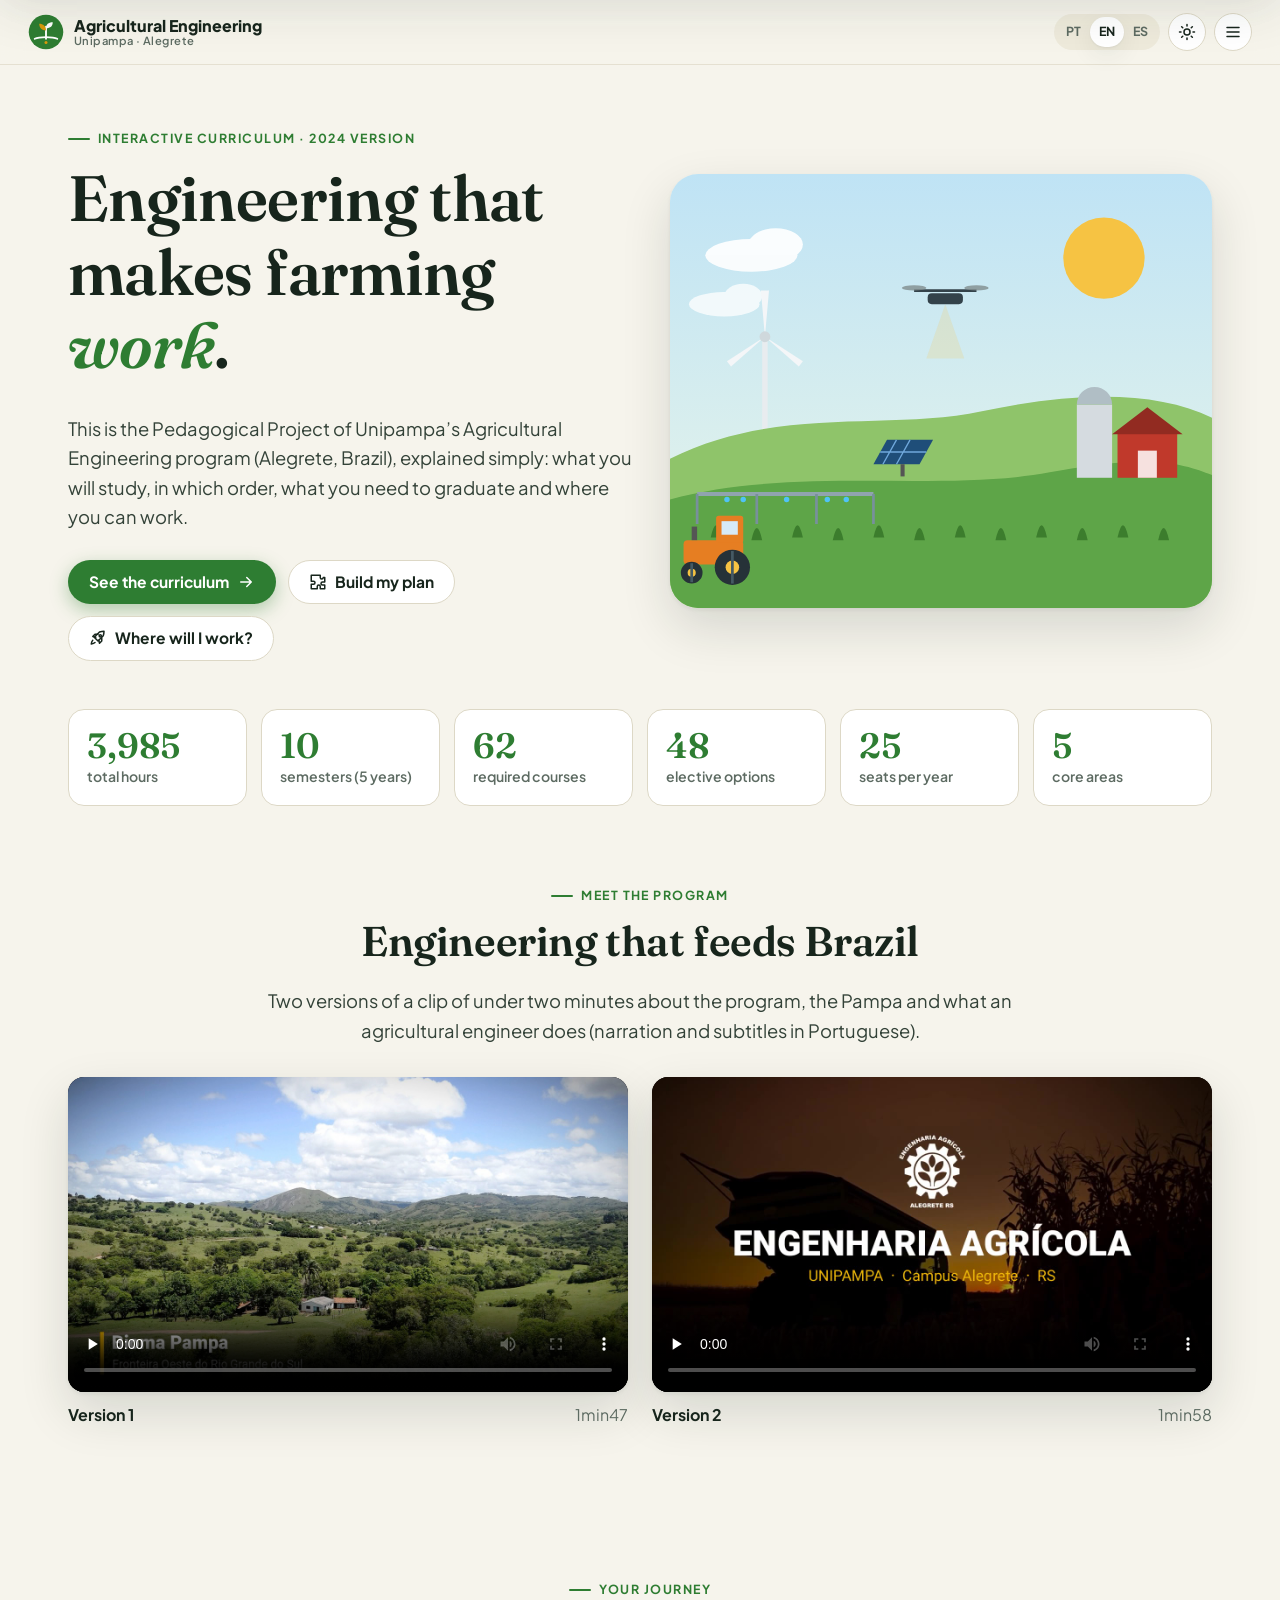
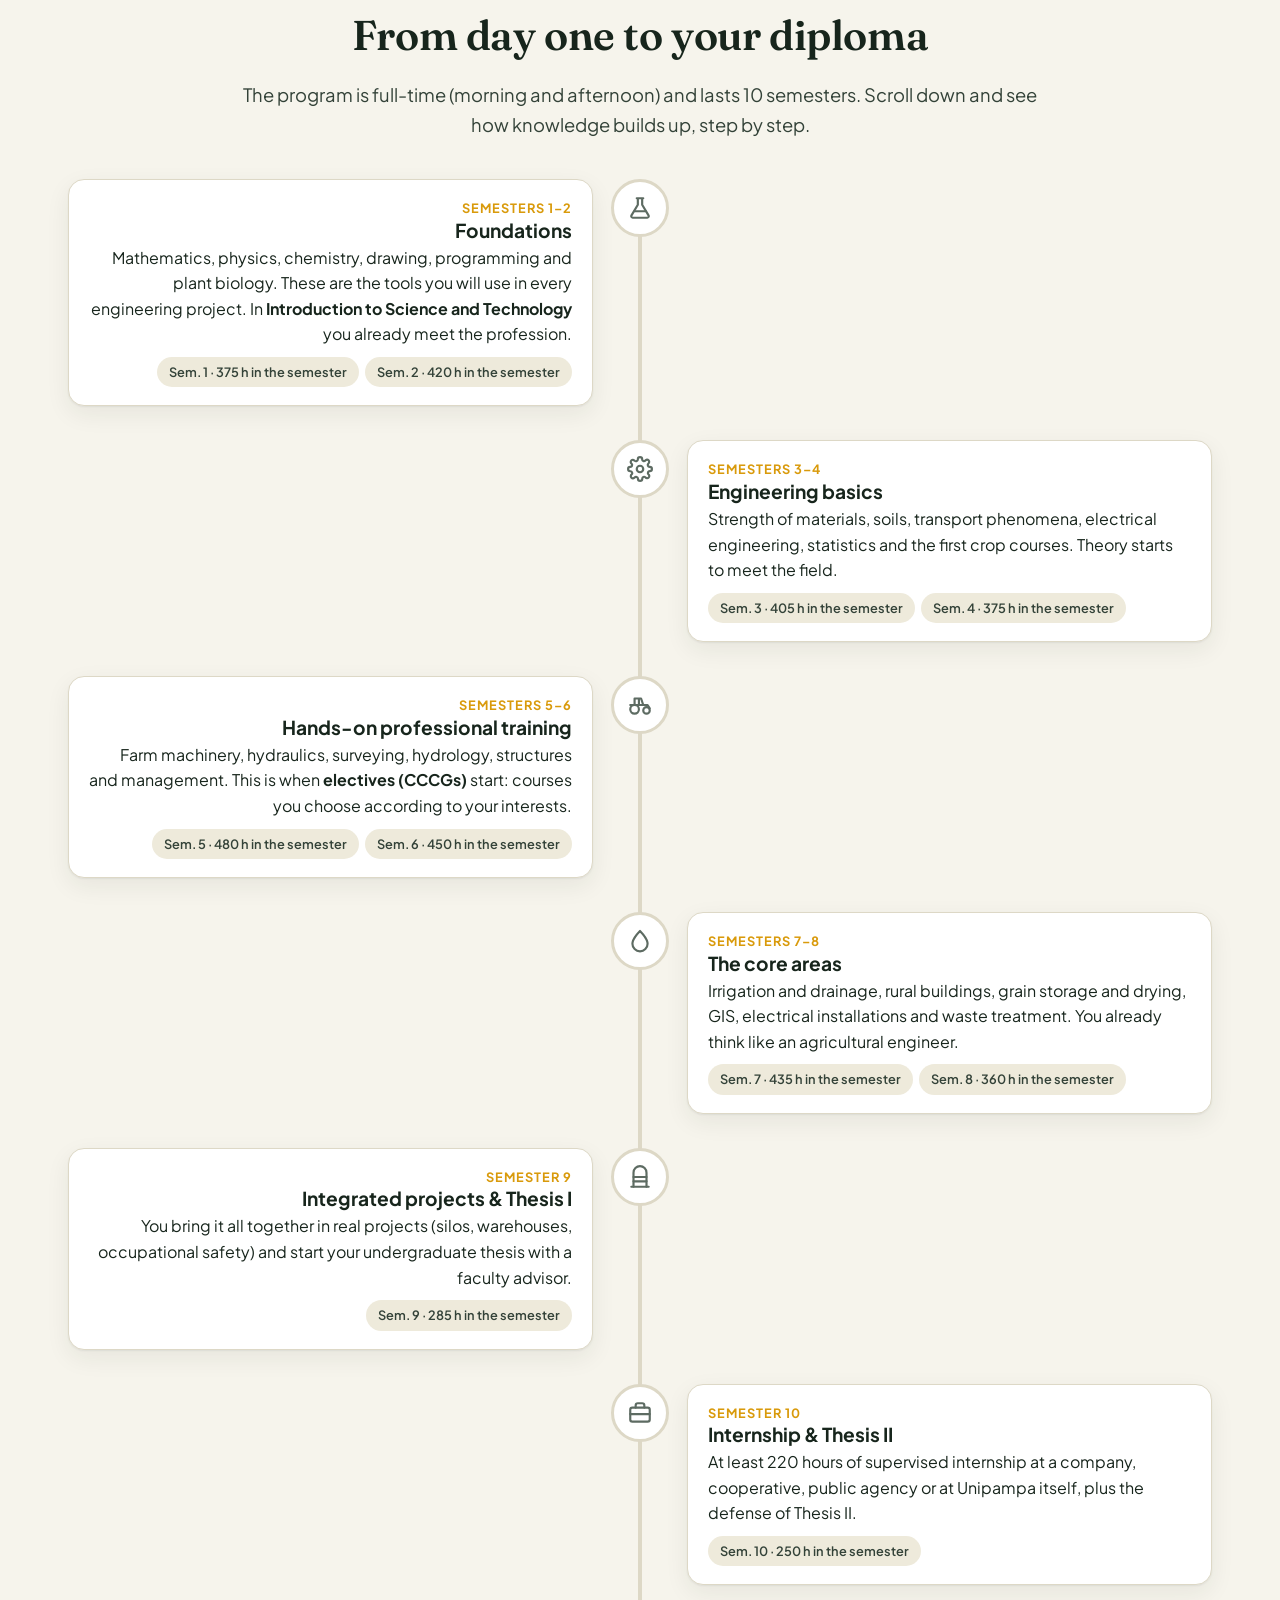
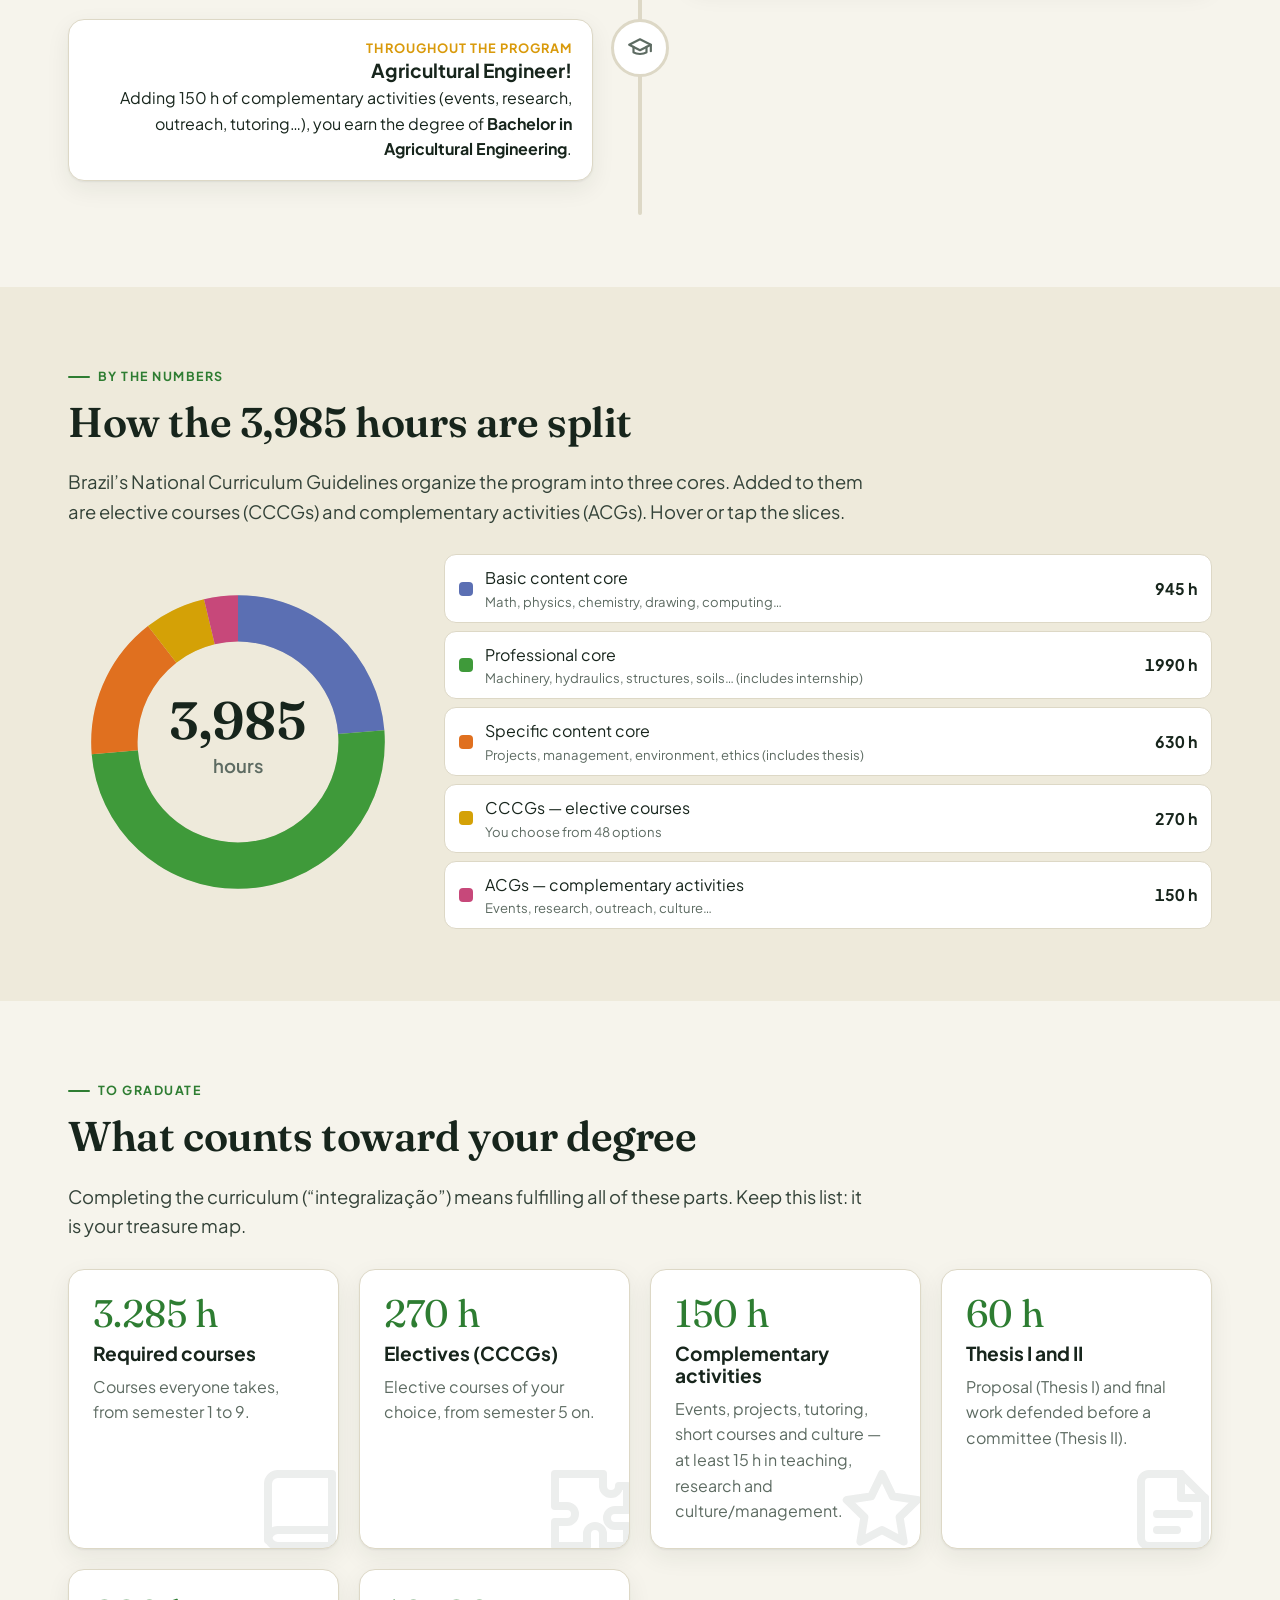
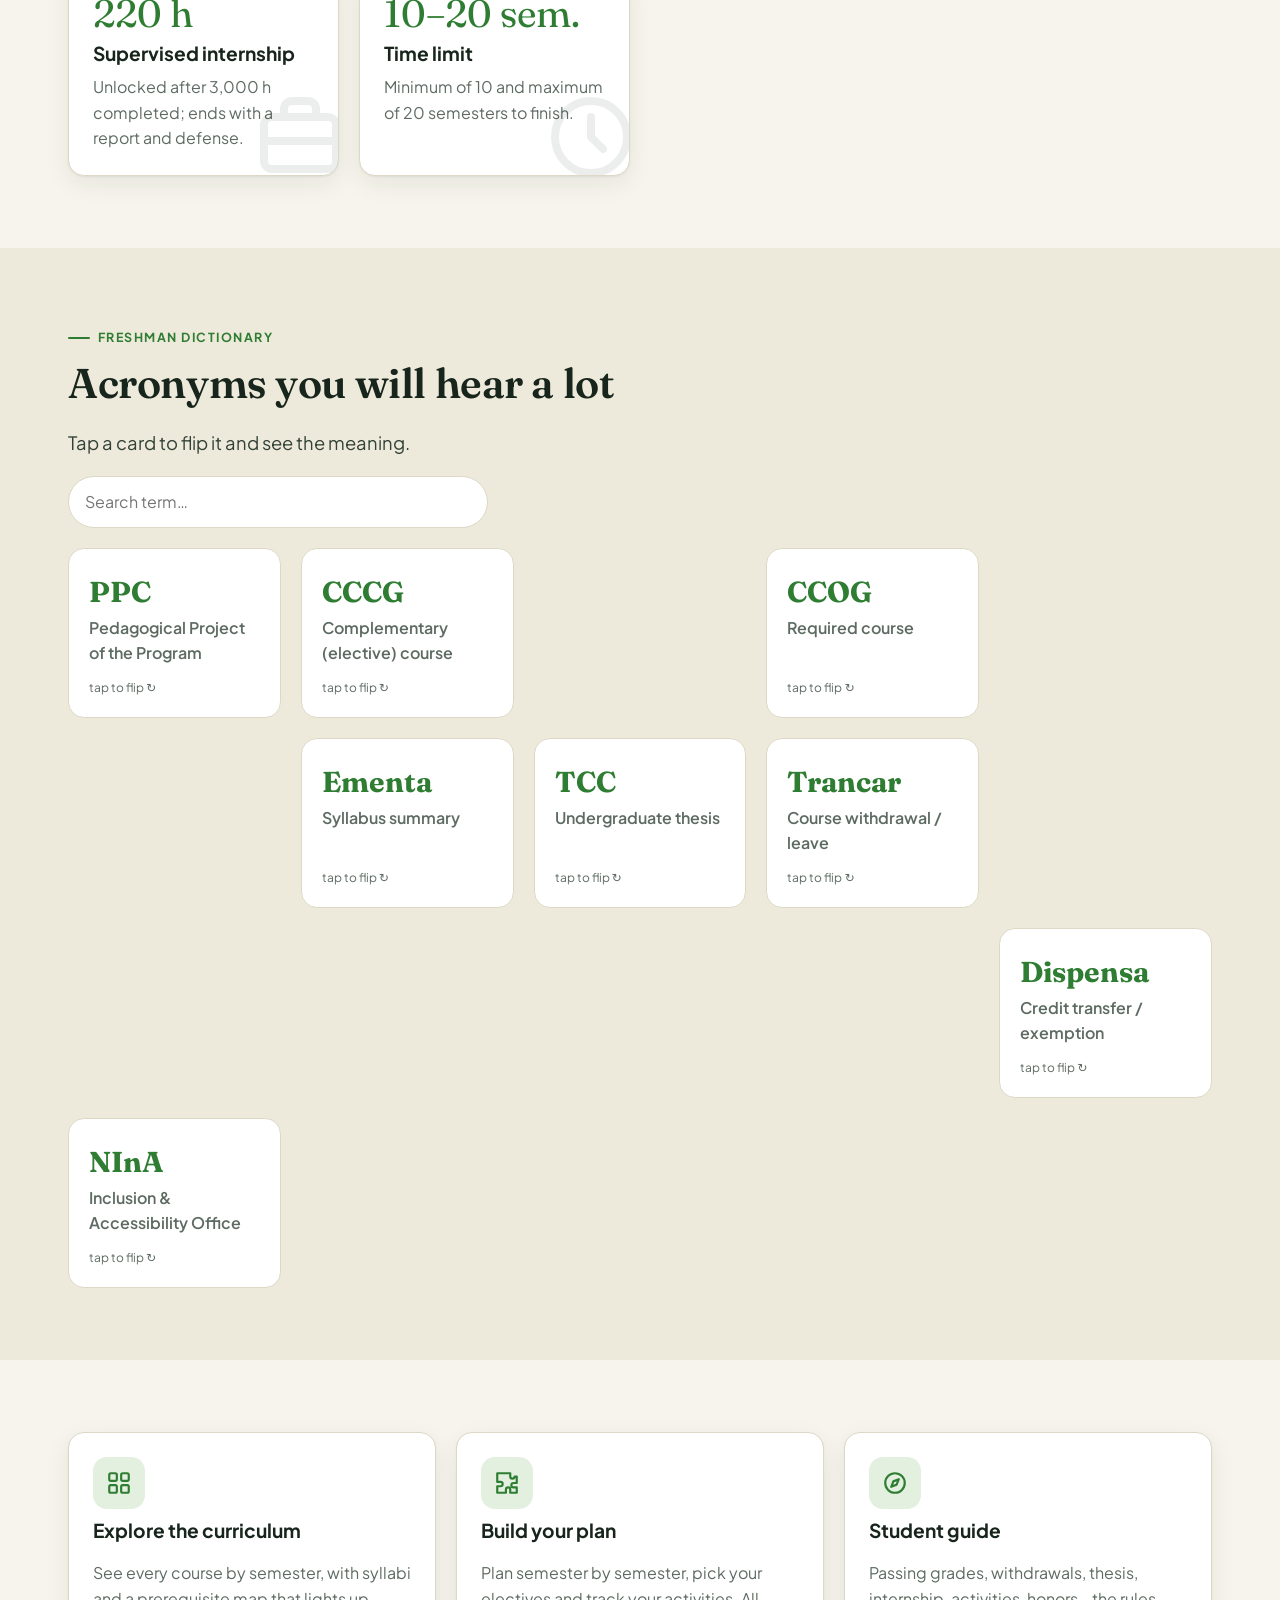
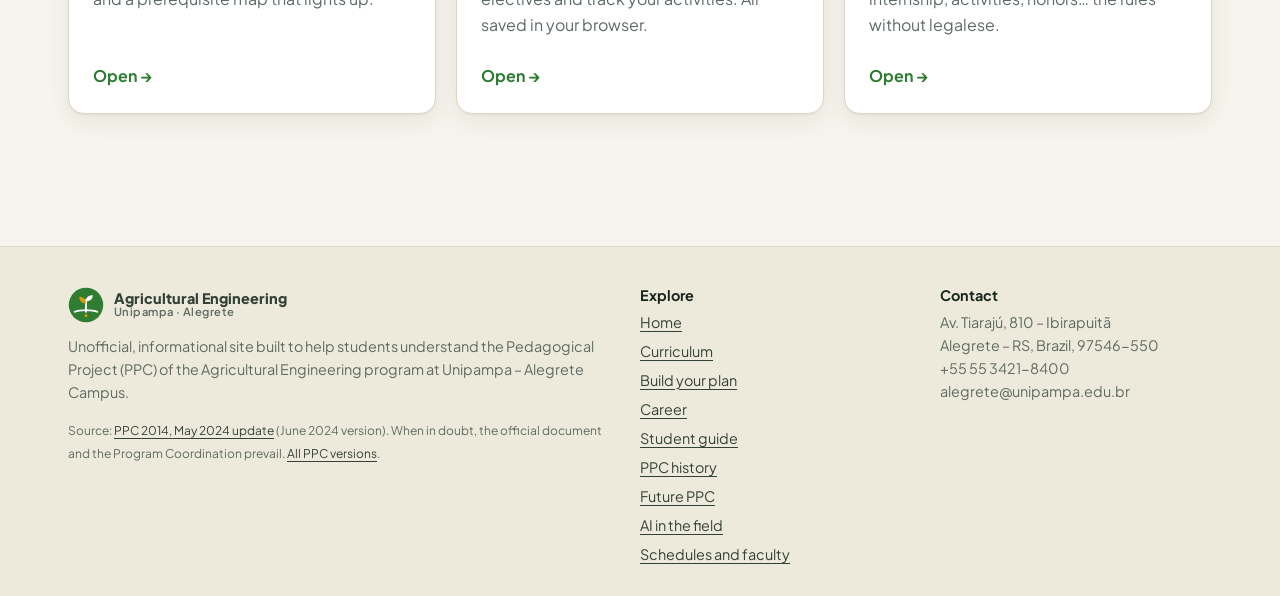
==== commit 6078d3a0: "updates" ====
--- a/index.html
+++ b/index.html
@@ -108,11 +108,21 @@
           <h2 data-i18n="home.v.h2"></h2>
           <p class="lead" data-i18n="home.v.lead"></p>
         </div>
-        <div class="clip reveal">
-          <video controls playsinline preload="none" poster="assets/video/ea_unipampa_clip.jpg" data-i18n-attr="aria-label:home.v.aria">
-            <source src="assets/video/ea_unipampa_clip.mp4" type="video/mp4">
-            <track kind="subtitles" src="assets/video/ea_unipampa_clip.pt.vtt" srclang="pt" label="Português">
-          </video>
+        <div class="clips">
+          <figure class="clip reveal">
+            <video controls playsinline preload="none" poster="assets/video/ea_unipampa_clip_v1.jpg" data-i18n-attr="aria-label:home.v.aria1">
+              <source src="assets/video/ea_unipampa_clip_v1.mp4" type="video/mp4">
+              <track kind="subtitles" src="assets/video/ea_unipampa_clip.pt.vtt" srclang="pt" label="Português">
+            </video>
+            <figcaption><strong data-i18n="home.v.v1"></strong> <span>1min47</span></figcaption>
+          </figure>
+          <figure class="clip reveal">
+            <video controls playsinline preload="none" poster="assets/video/ea_unipampa_clip_v2.jpg" data-i18n-attr="aria-label:home.v.aria2">
+              <source src="assets/video/ea_unipampa_clip_v2.mp4" type="video/mp4">
+              <track kind="subtitles" src="assets/video/ea_unipampa_clip.pt.vtt" srclang="pt" label="Português">
+            </video>
+            <figcaption><strong data-i18n="home.v.v2"></strong> <span>1min58</span></figcaption>
+          </figure>
         </div>
       </div>
     </section>
--- a/assets/css/style.css
+++ b/assets/css/style.css
@@ -110,13 +110,14 @@
   backdrop-filter: saturate(1.4) blur(12px); -webkit-backdrop-filter: saturate(1.4) blur(12px);
   border-bottom: 1px solid color-mix(in srgb, var(--line) 70%, transparent);
 }
-.nav { display: flex; align-items: center; gap: 16px; height: 64px; }
+.nav { display: flex; align-items: center; gap: 16px; height: 64px; max-width: 1400px; }
 .brand { display: flex; align-items: center; gap: 10px; text-decoration: none; color: var(--ink); font-weight: 800; line-height: 1.05; }
 .brand svg { width: 36px; height: 36px; flex: none; }
 .brand small { display: block; font-weight: 600; font-size: .7rem; color: var(--muted); letter-spacing: .04em; }
+@media (min-width: 1321px) { .nav .brand { flex: none; white-space: nowrap; } }
 .nav-links { display: flex; gap: 2px; margin-left: auto; list-style: none; padding: 0; margin-top: 0; margin-bottom: 0; }
 .nav-links a {
-  display: block; padding: 8px 12px; border-radius: 999px; text-decoration: none;
+  display: block; padding: 8px 10px; border-radius: 999px; text-decoration: none;
   color: var(--ink-2); font-weight: 600; font-size: .93rem; white-space: nowrap;
 }
 .nav-links a:hover { background: var(--bg-2); color: var(--ink); }
@@ -134,7 +135,7 @@
 }
 .icon-btn svg { width: 18px; height: 18px; }
 .menu-btn { display: none; }
-@media (max-width: 1140px) {
+@media (max-width: 1320px) {
   .menu-btn { display: grid; }
   .nav-links {
     position: fixed; inset: 64px 0 auto 0; flex-direction: column; gap: 4px;
@@ -299,8 +300,11 @@
 .tile .go { margin-top: auto; font-weight: 700; color: var(--brand); }
 
 /* ---------- Clipe do curso ---------- */
-.clip { max-width: 960px; margin: 32px auto 0; border-radius: var(--radius); overflow: hidden; box-shadow: var(--shadow-lg); background: #000; }
-.clip video { display: block; width: 100%; aspect-ratio: 16 / 9; }
+.clips { display: grid; grid-template-columns: repeat(auto-fit, minmax(min(100%, 420px), 1fr)); gap: 24px; margin-top: 32px; }
+.clip { margin: 0; min-width: 0; }
+.clip video { display: block; width: 100%; aspect-ratio: 16 / 9; border-radius: var(--radius); box-shadow: var(--shadow-lg); background: #000; }
+.clip figcaption { display: flex; justify-content: space-between; gap: 12px; margin-top: 10px; color: var(--muted); }
+.clip figcaption strong { color: var(--ink); }
 
 /* ---------- Page header ---------- */
 .page-head { padding: 48px 0 24px; }
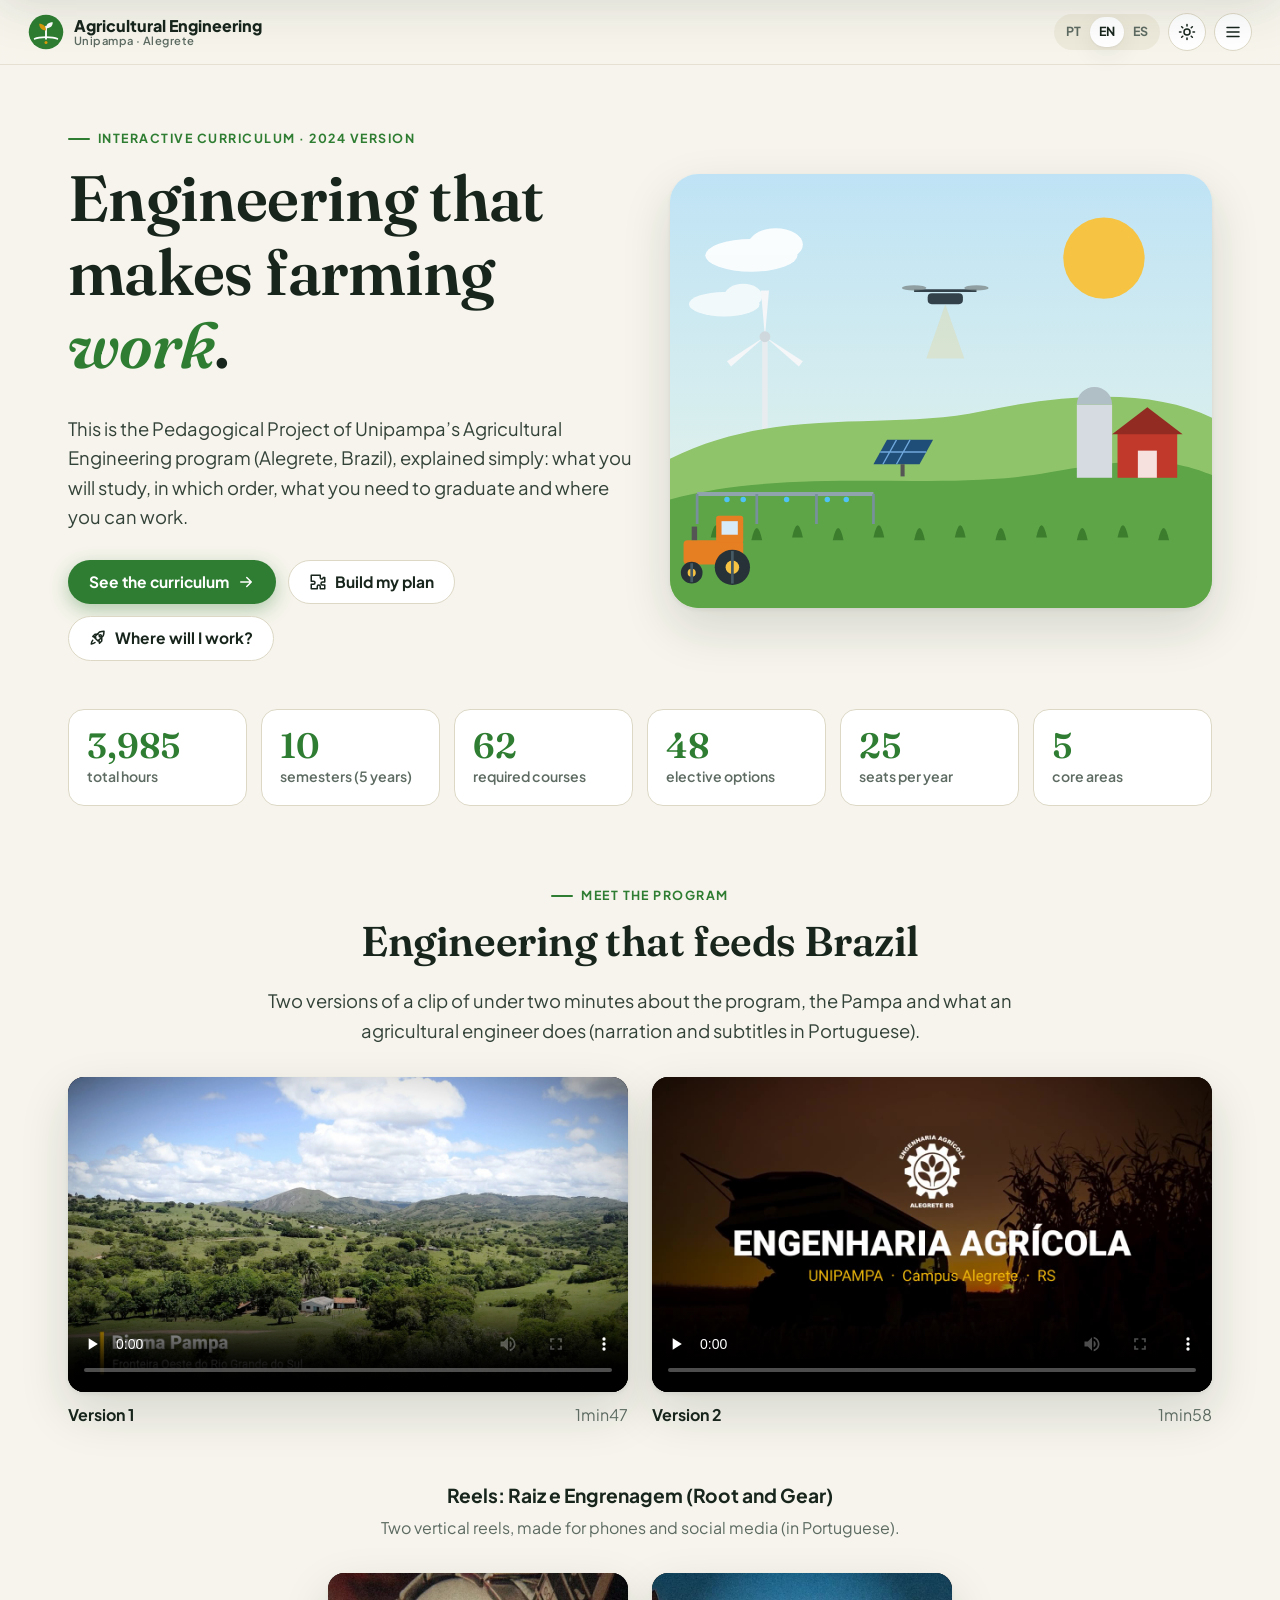
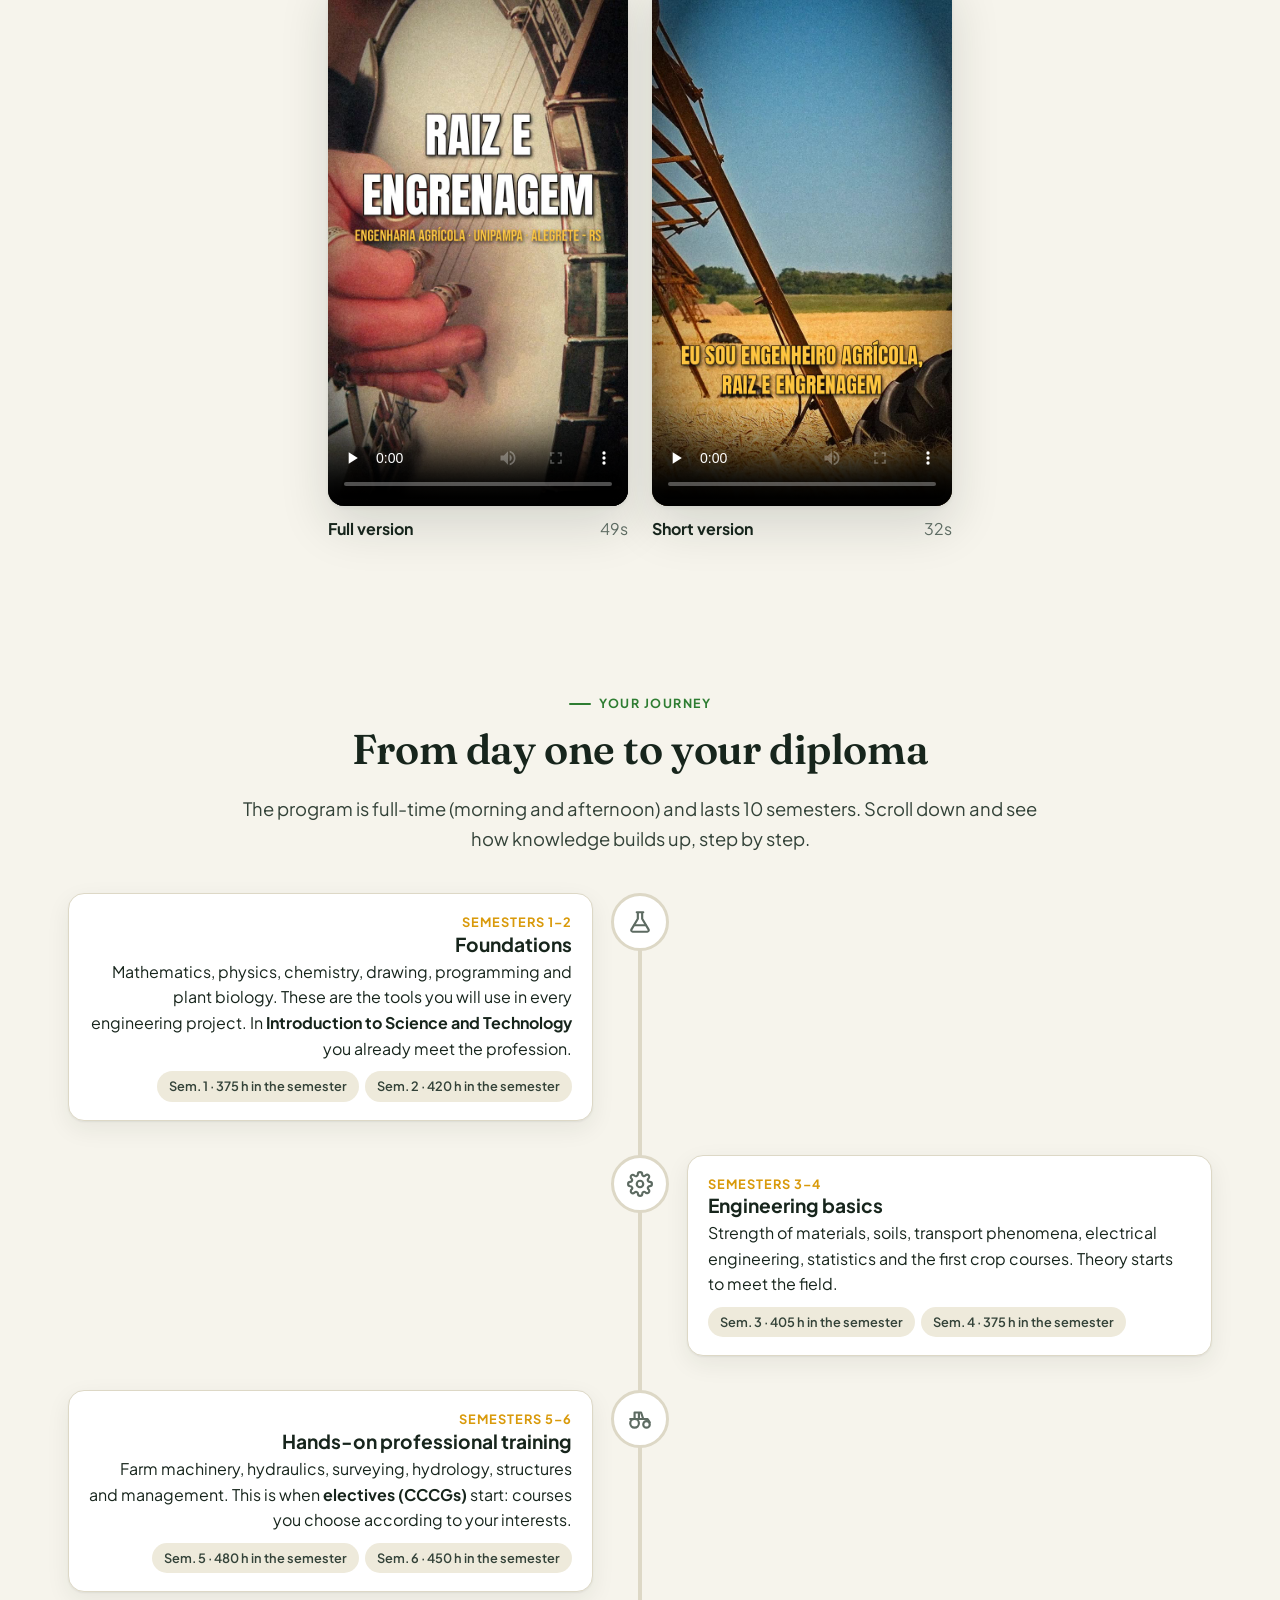
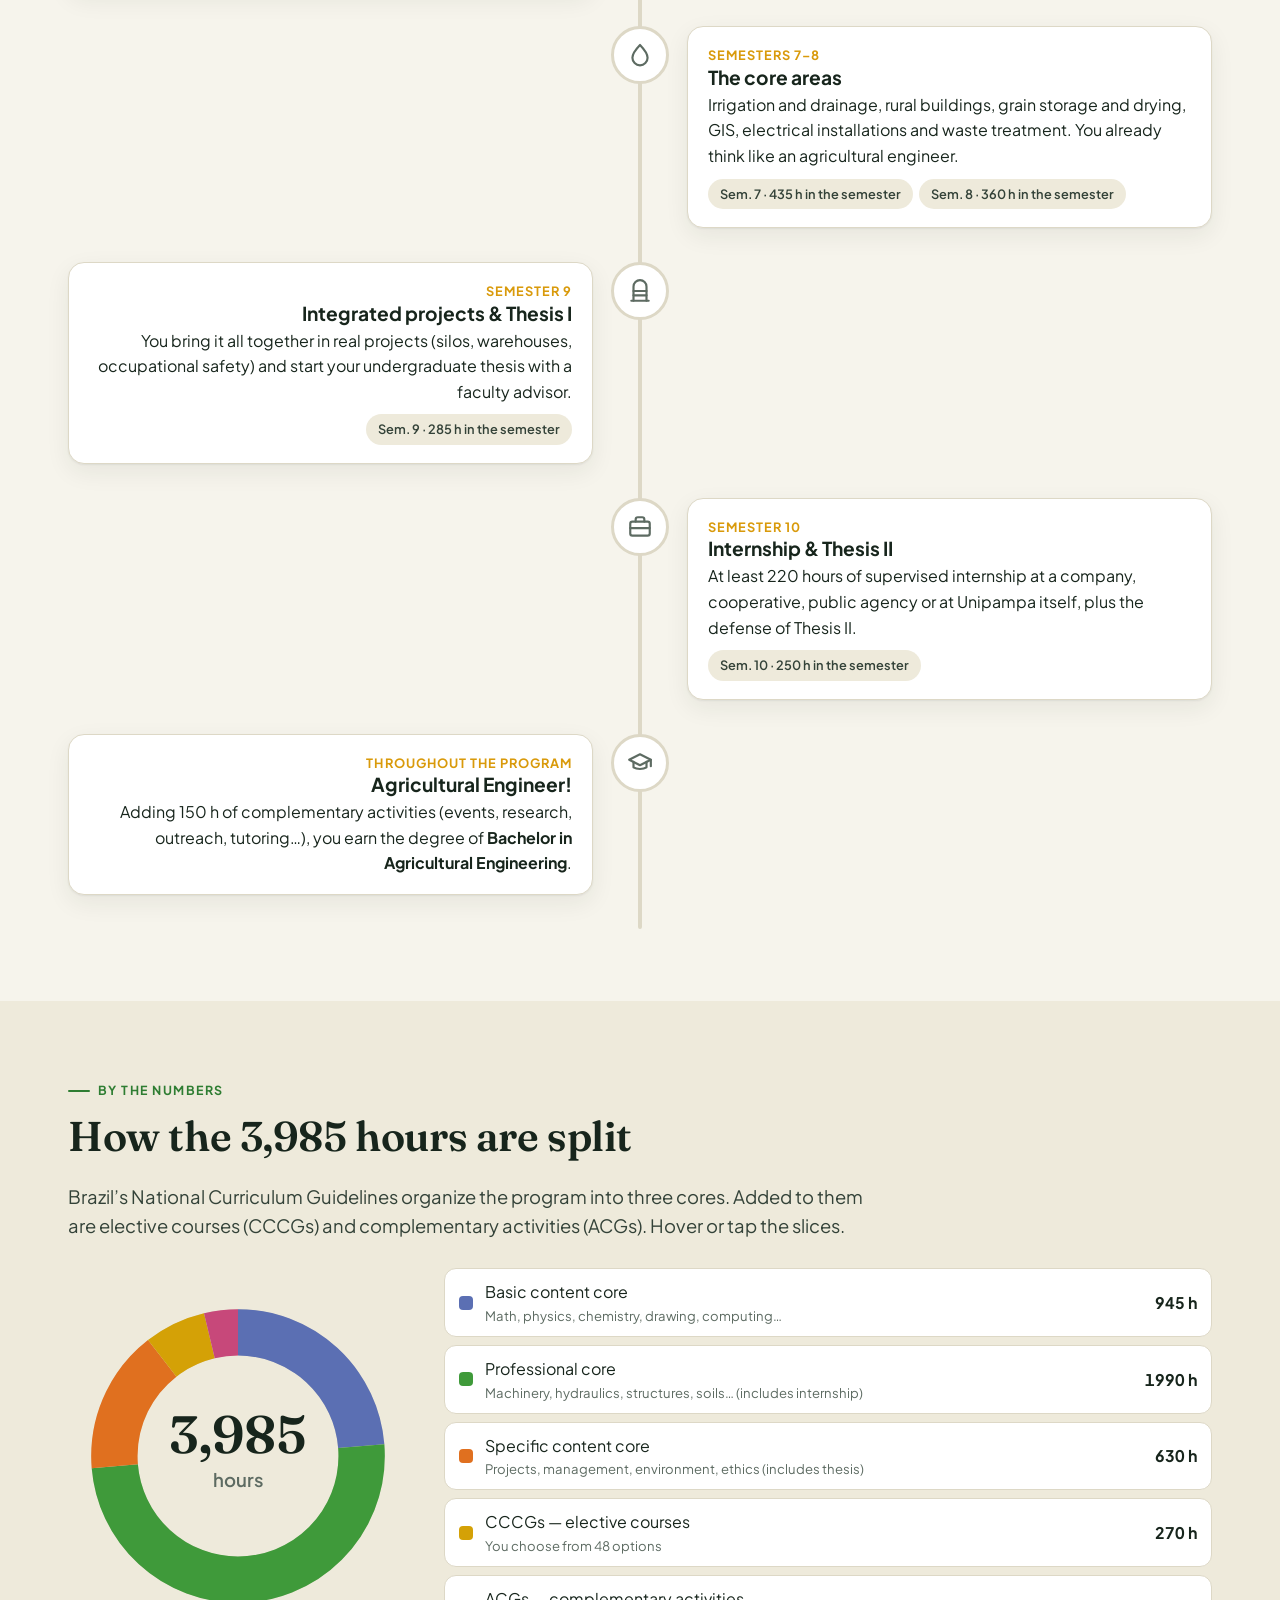
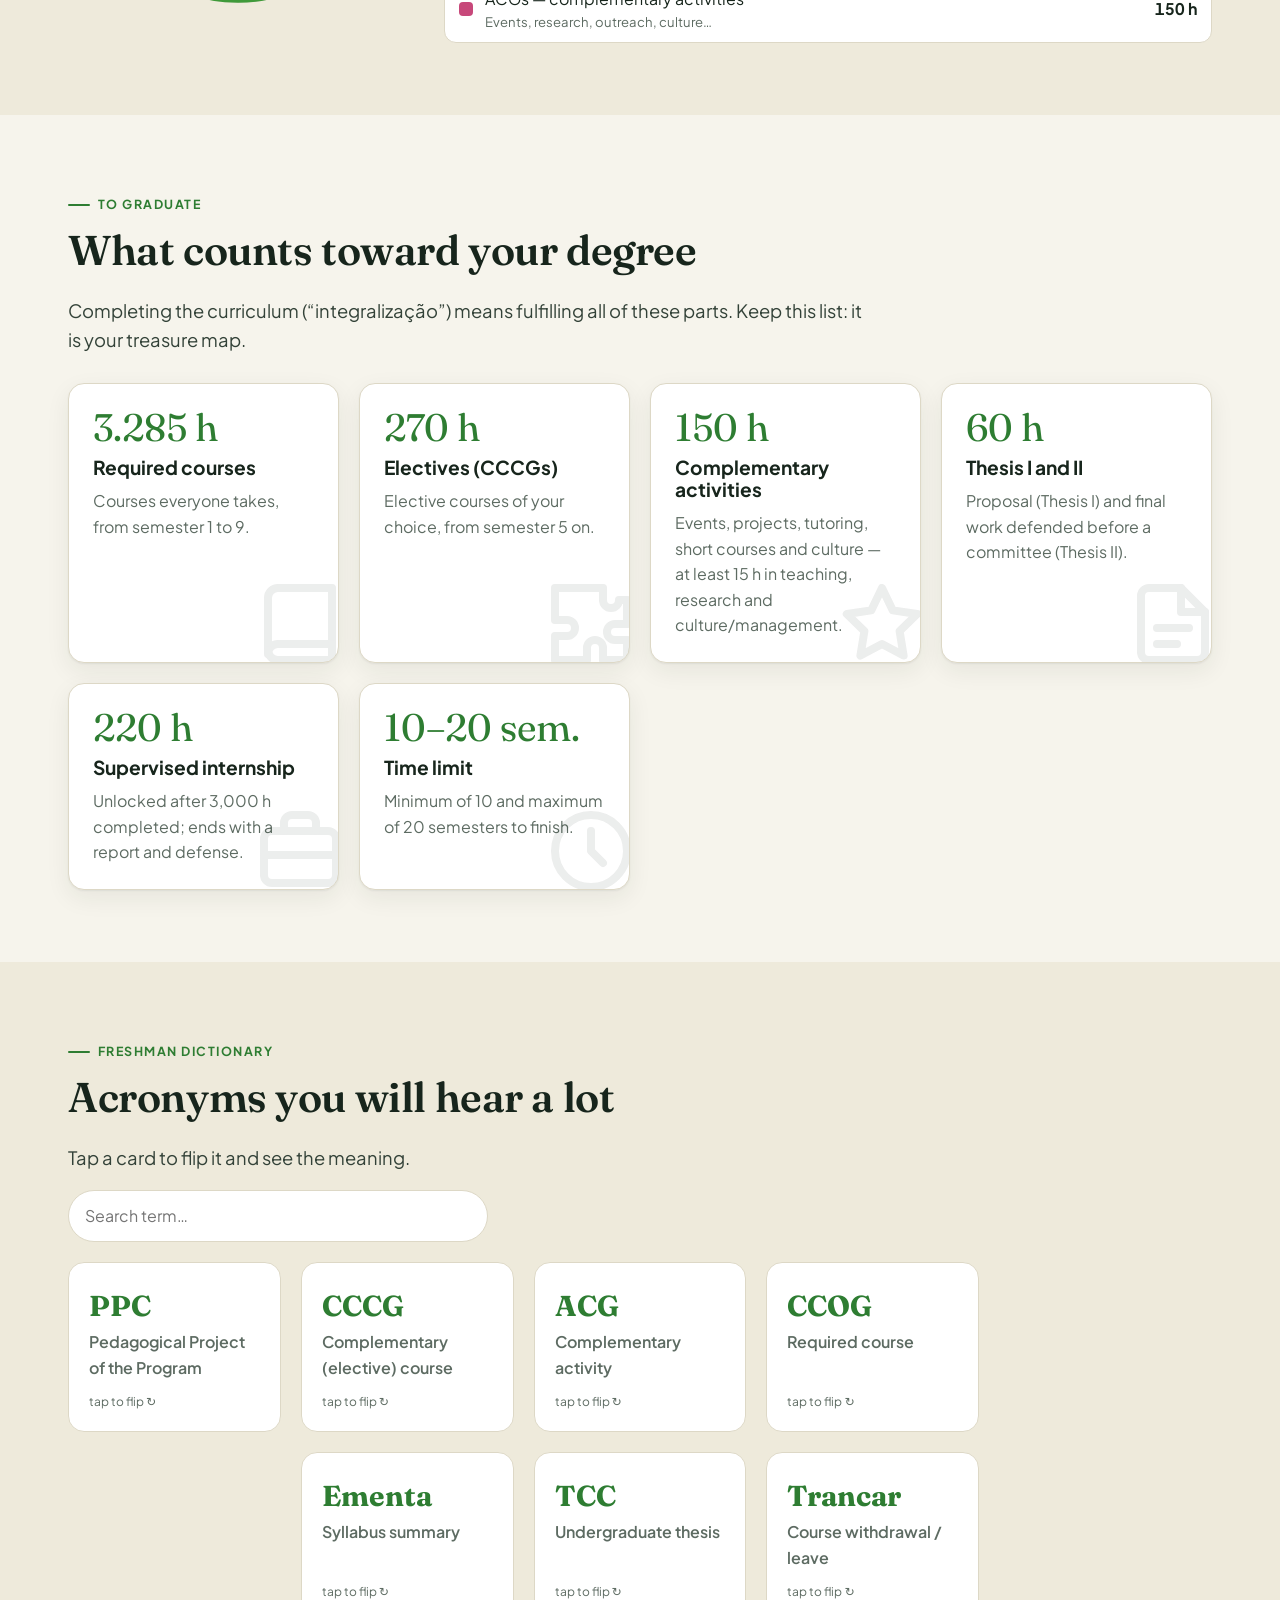
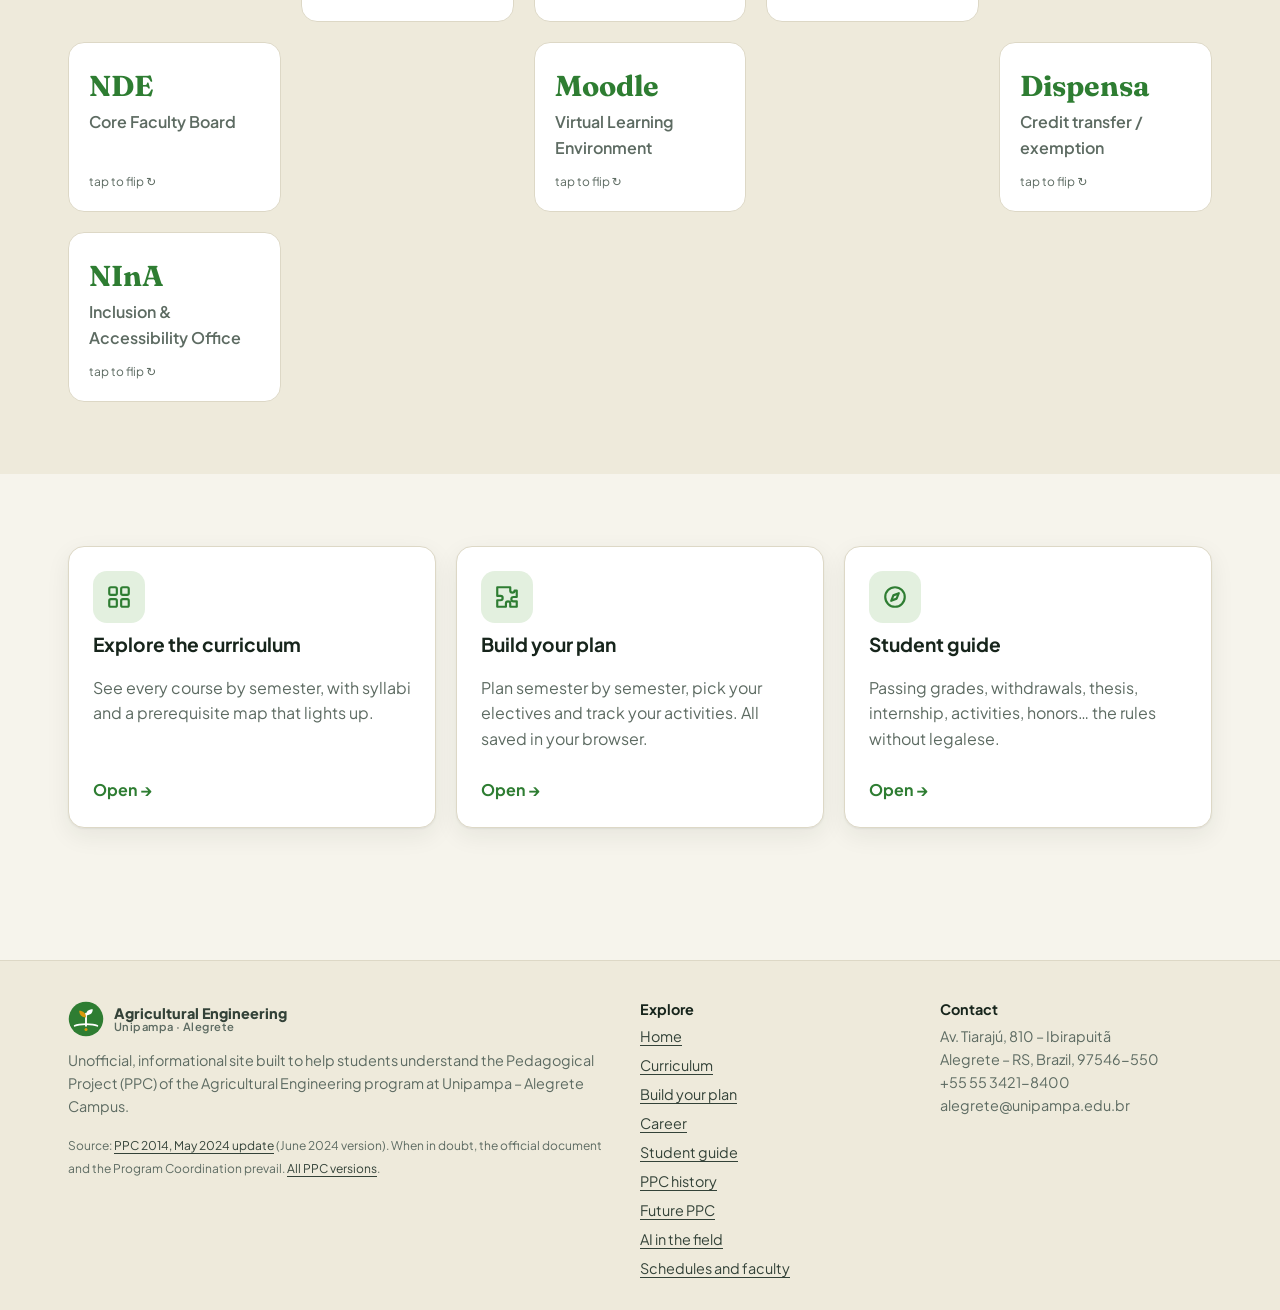
==== commit cd7a5989: "updates" ====
--- a/index.html
+++ b/index.html
@@ -124,6 +124,24 @@
             <figcaption><strong data-i18n="home.v.v2"></strong> <span>1min58</span></figcaption>
           </figure>
         </div>
+        <div class="center reveal reels-head">
+          <h3 data-i18n="home.reel.h3"></h3>
+          <p data-i18n="home.reel.lead"></p>
+        </div>
+        <div class="clips reels">
+          <figure class="clip reveal">
+            <video controls playsinline preload="none" poster="assets/video/raiz_e_engrenagem_reels.jpg" data-i18n-attr="aria-label:home.reel.aria1">
+              <source src="assets/video/raiz_e_engrenagem_reels.mp4" type="video/mp4">
+            </video>
+            <figcaption><strong data-i18n="home.reel.r1"></strong> <span>49s</span></figcaption>
+          </figure>
+          <figure class="clip reveal">
+            <video controls playsinline preload="none" poster="assets/video/raiz_e_engrenagem_reels_30s.jpg" data-i18n-attr="aria-label:home.reel.aria2">
+              <source src="assets/video/raiz_e_engrenagem_reels_30s.mp4" type="video/mp4">
+            </video>
+            <figcaption><strong data-i18n="home.reel.r2"></strong> <span>32s</span></figcaption>
+          </figure>
+        </div>
       </div>
     </section>
 
--- a/assets/css/style.css
+++ b/assets/css/style.css
@@ -305,6 +305,10 @@
 .clip video { display: block; width: 100%; aspect-ratio: 16 / 9; border-radius: var(--radius); box-shadow: var(--shadow-lg); background: #000; }
 .clip figcaption { display: flex; justify-content: space-between; gap: 12px; margin-top: 10px; color: var(--muted); }
 .clip figcaption strong { color: var(--ink); }
+.reels-head { margin-top: 56px; }
+.reels-head p { color: var(--muted); margin: 0; }
+.clips.reels { grid-template-columns: repeat(auto-fit, minmax(min(100%, 240px), 300px)); justify-content: center; }
+.clips.reels .clip video { aspect-ratio: 9 / 16; }
 
 /* ---------- Page header ---------- */
 .page-head { padding: 48px 0 24px; }
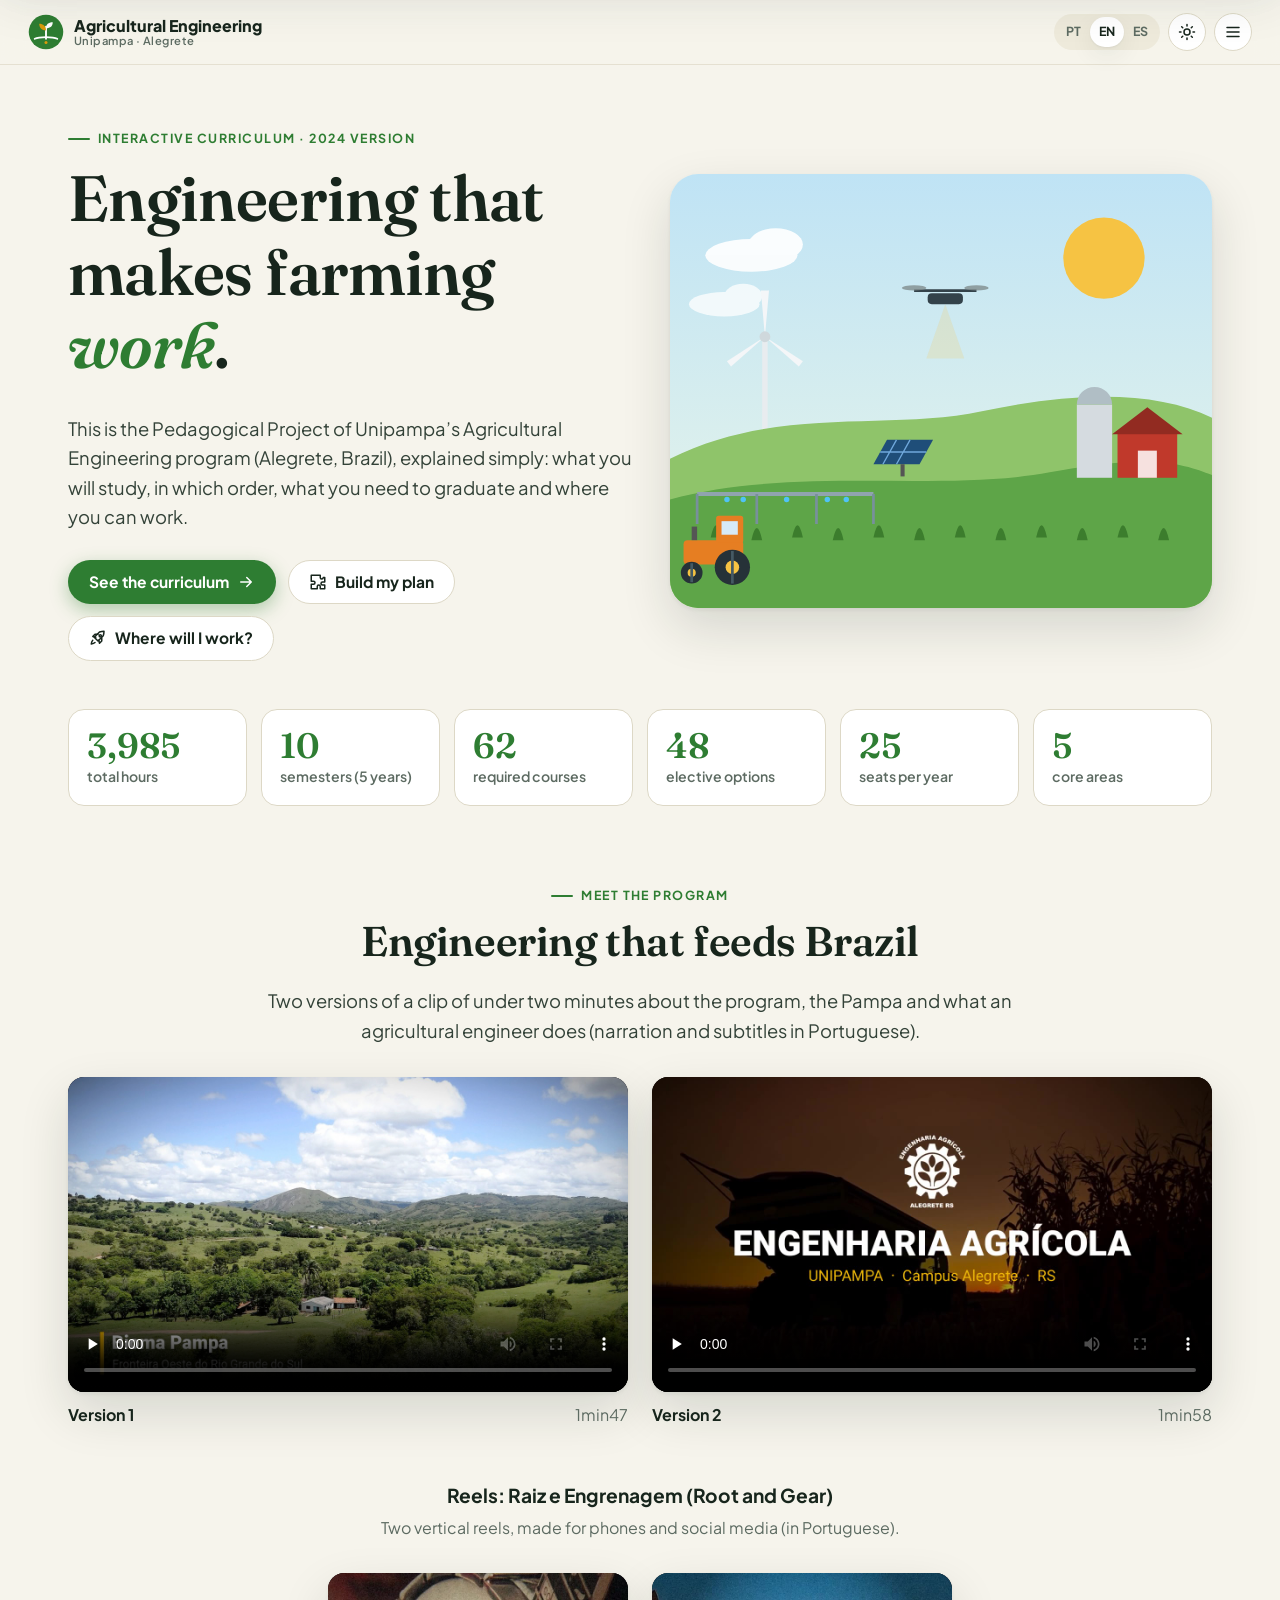
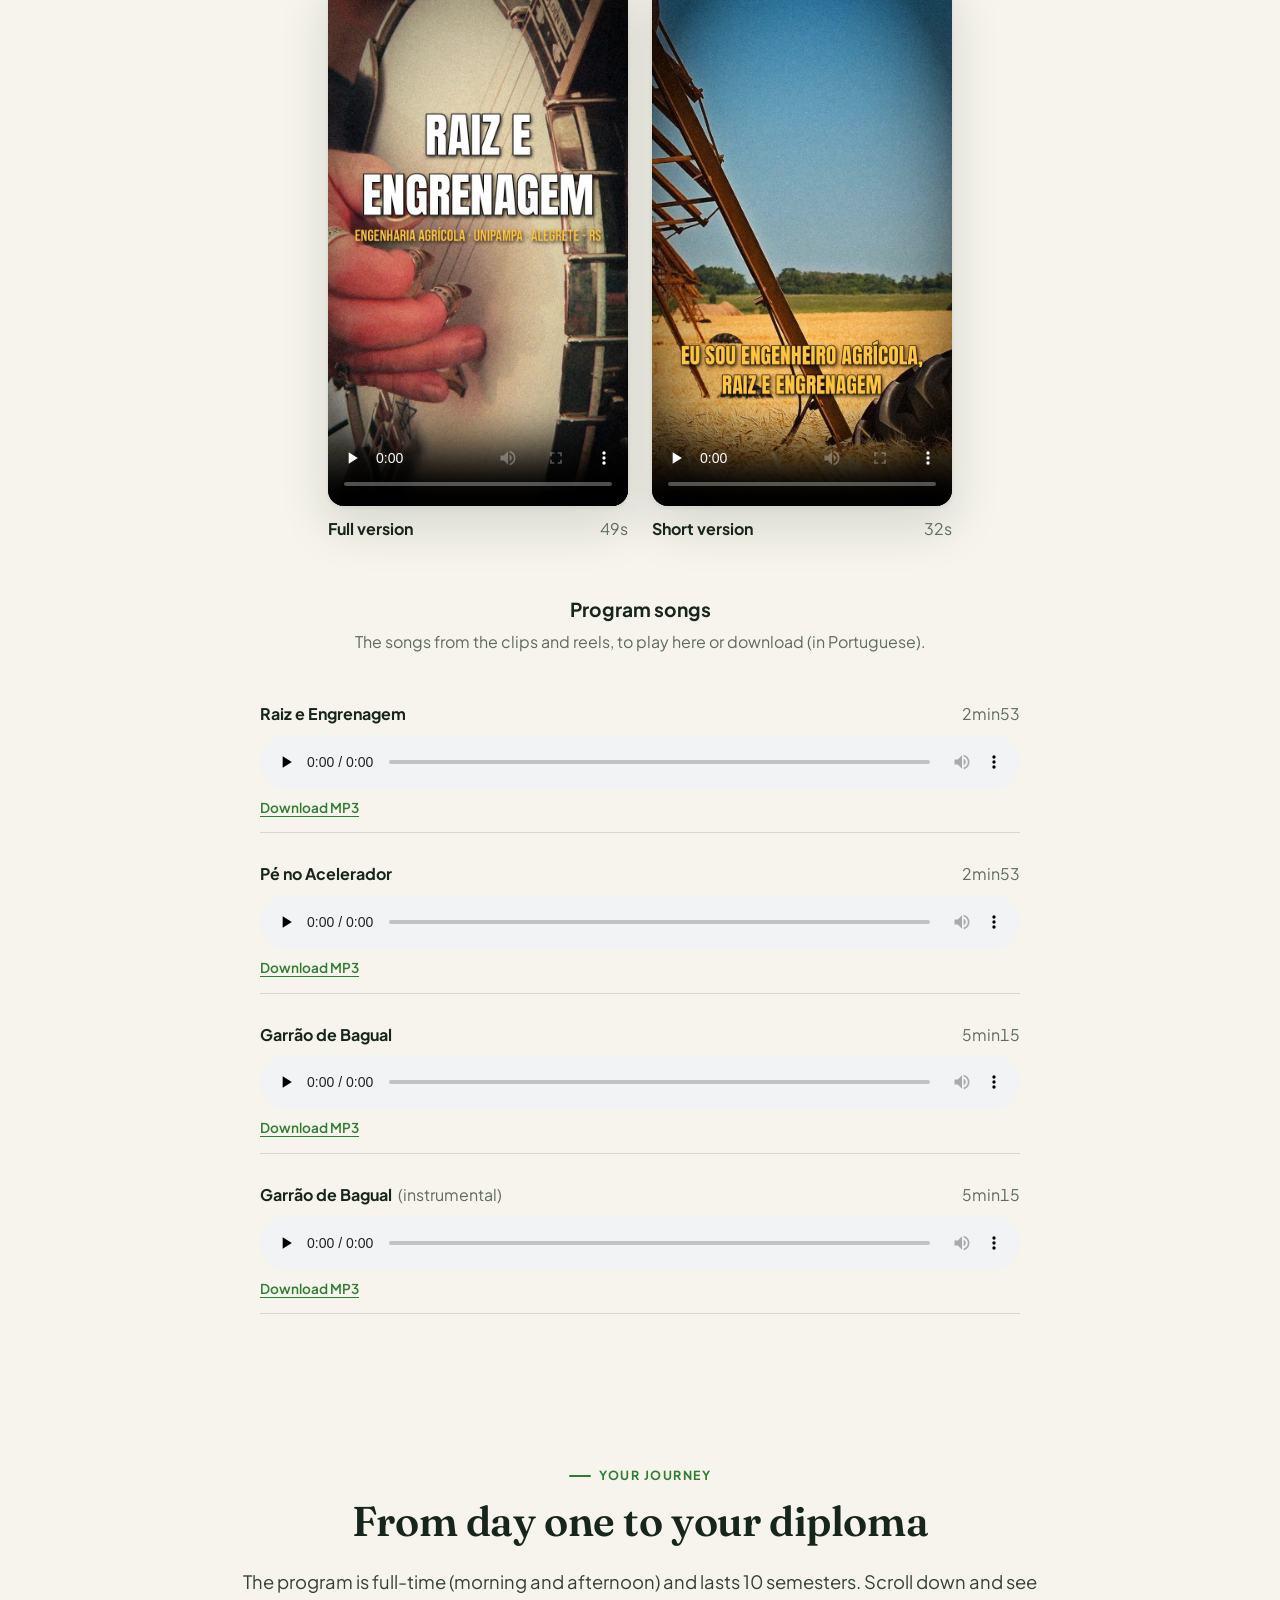
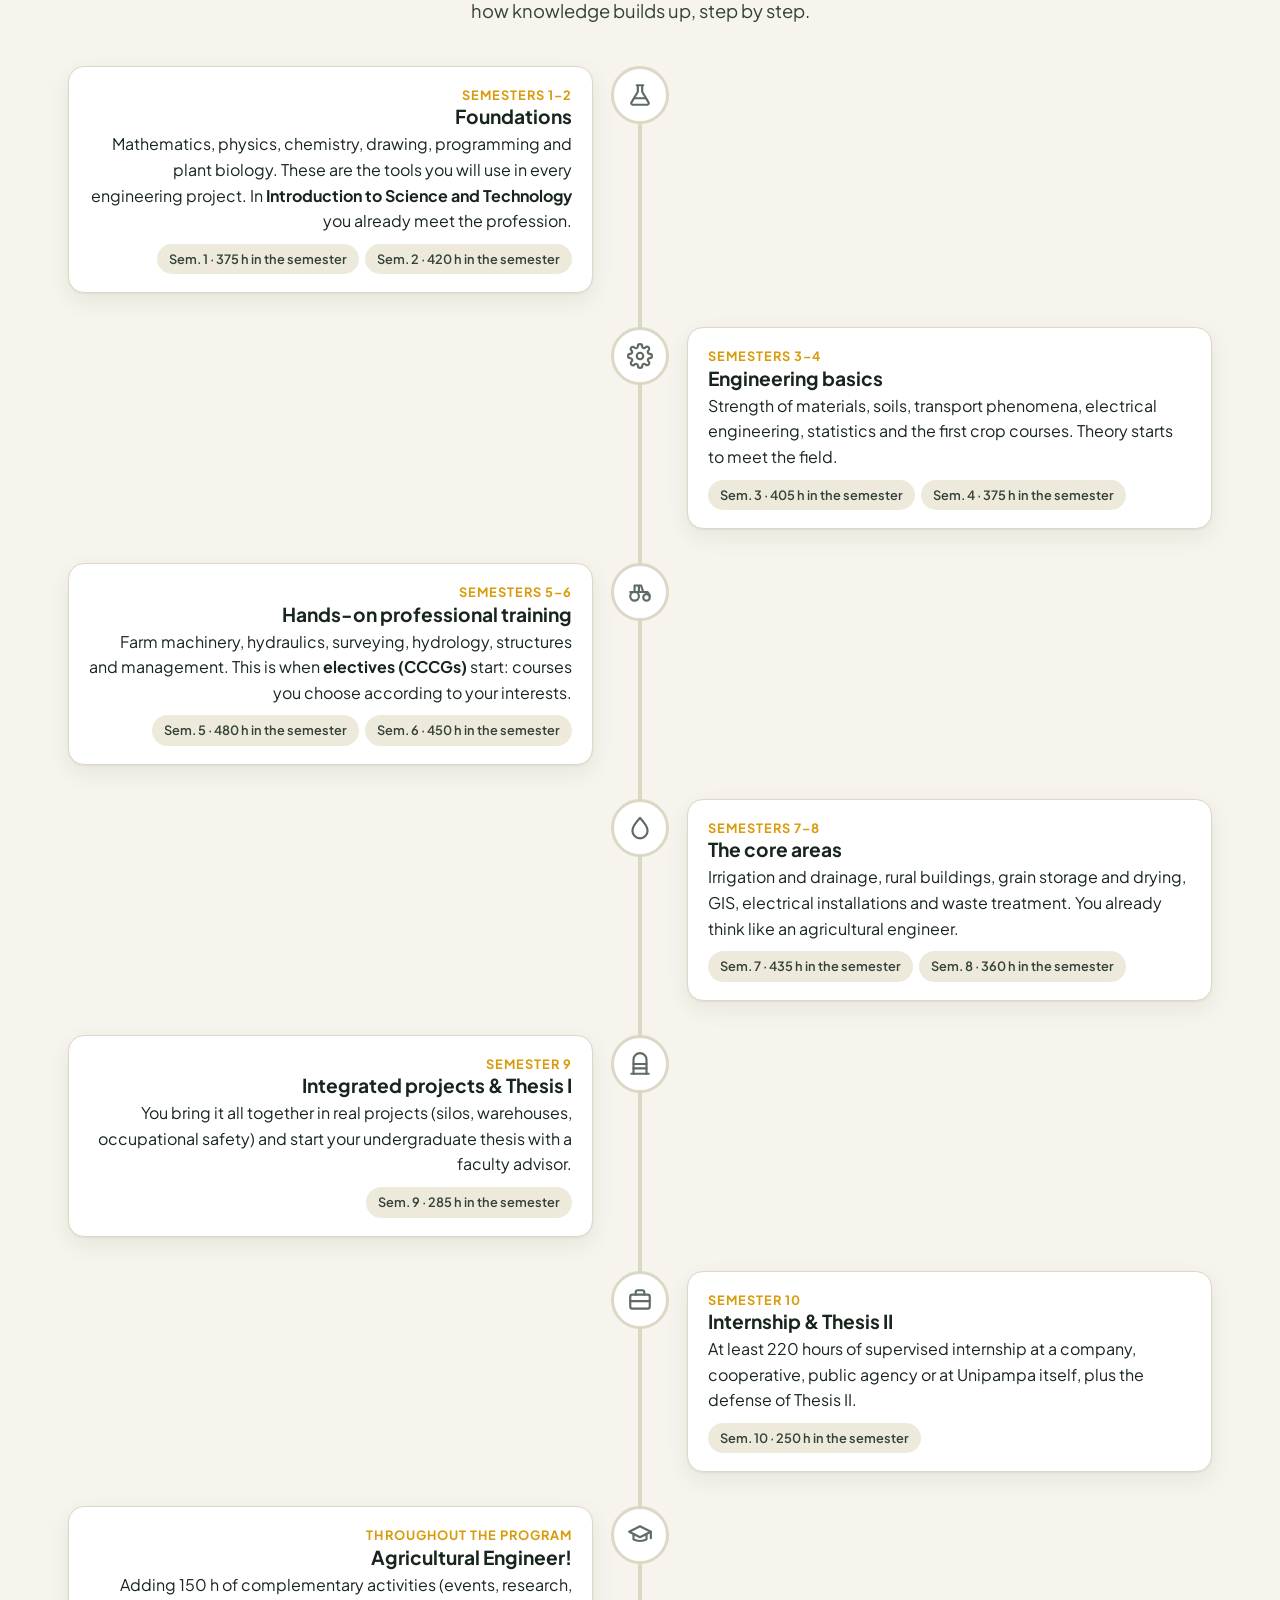
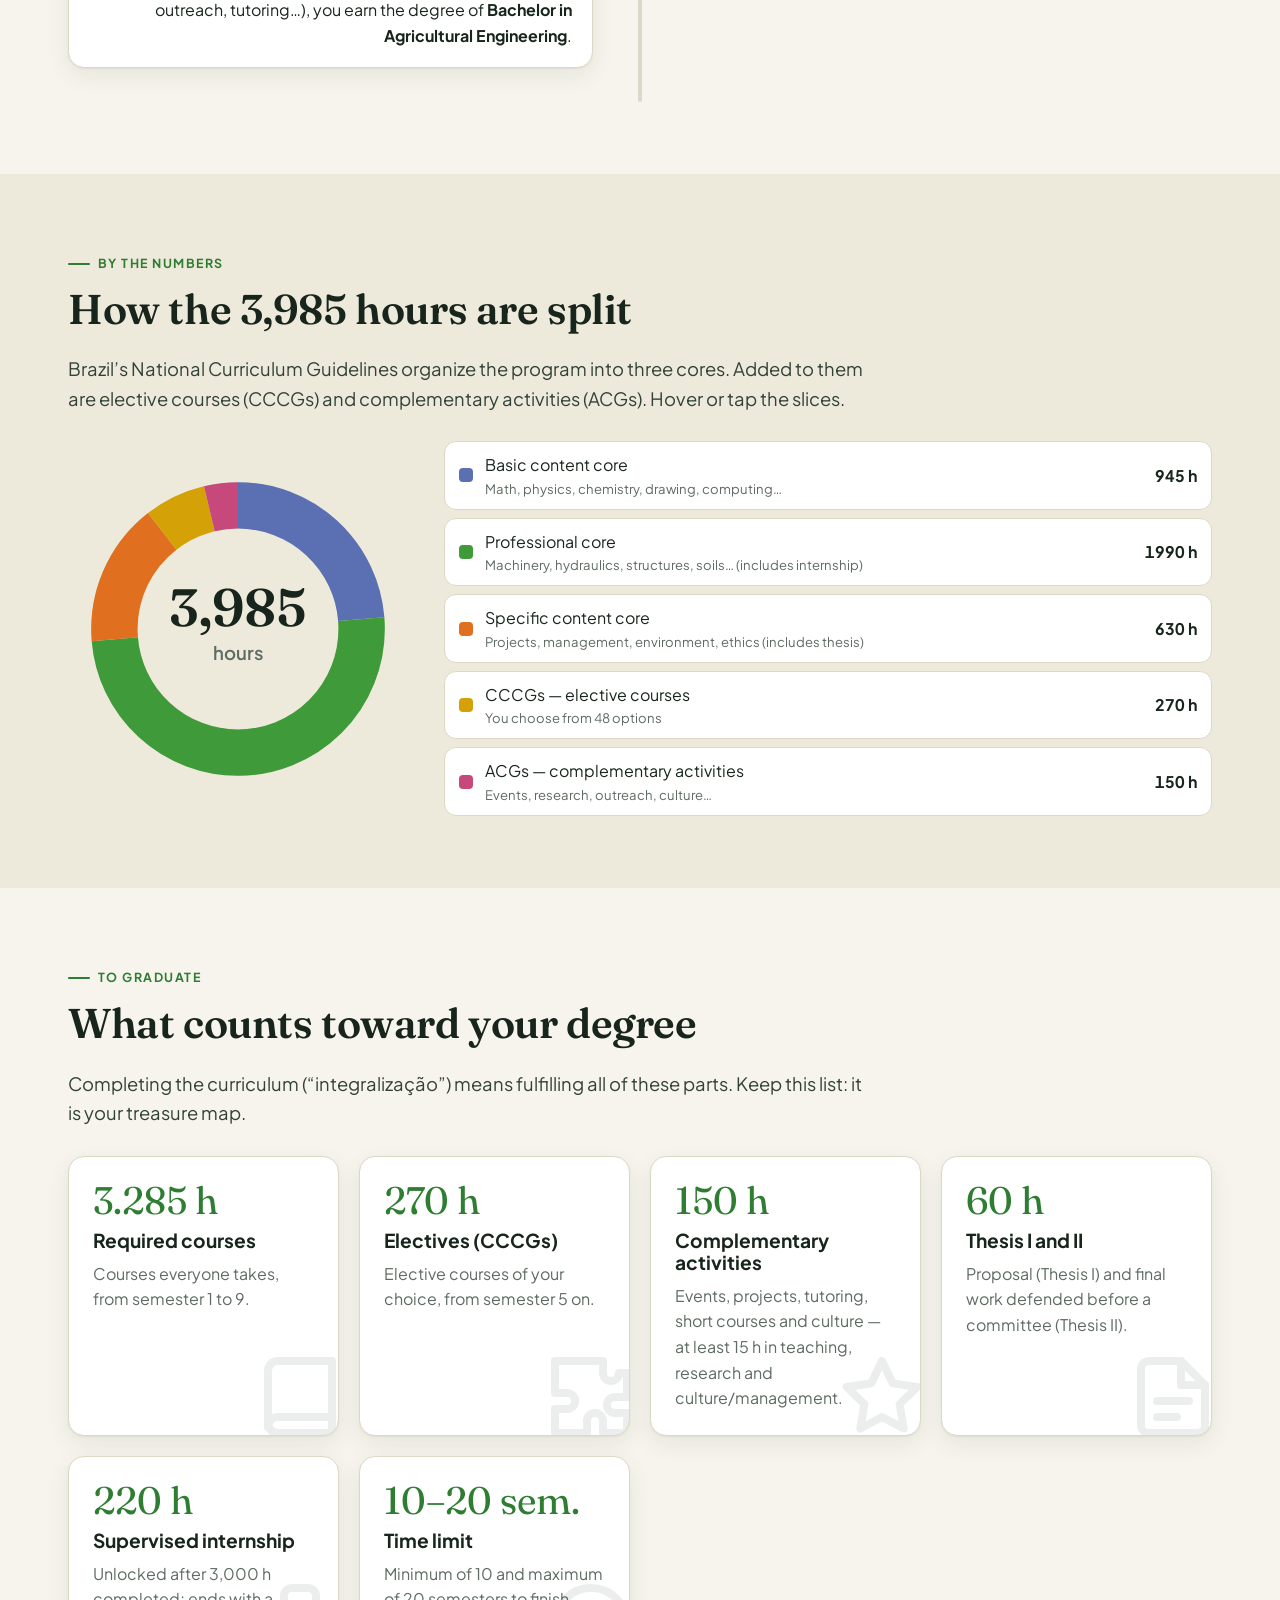
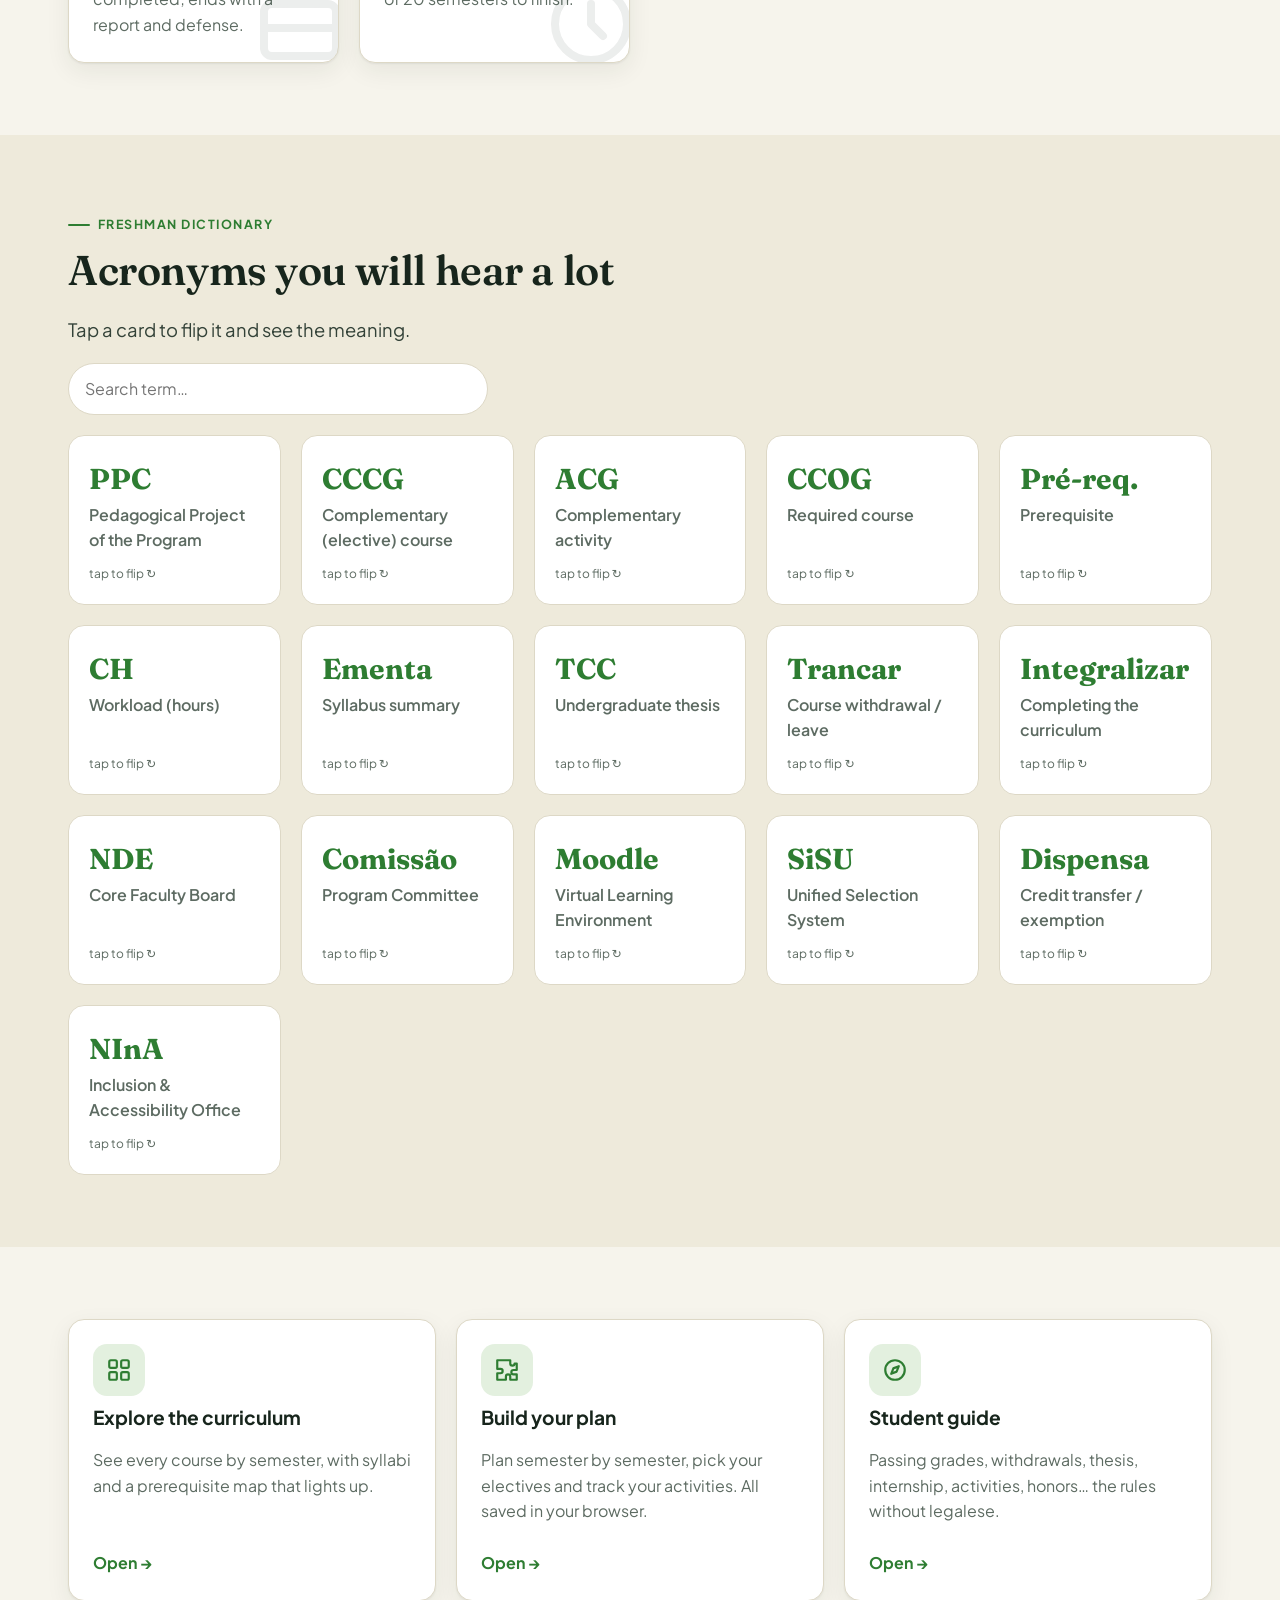
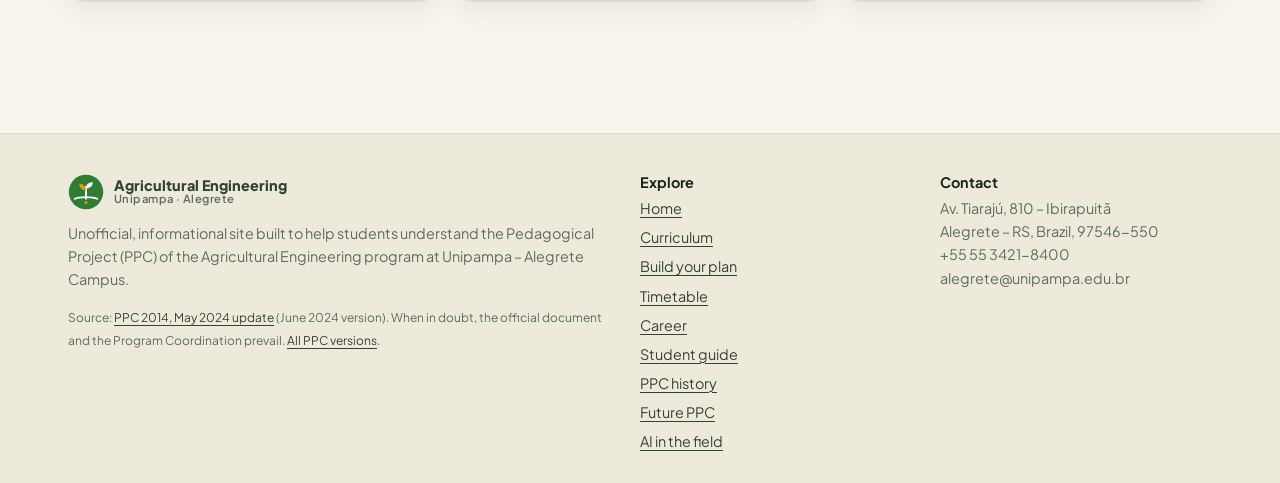
==== commit cb02b1f2: "updates" ====
--- a/index.html
+++ b/index.html
@@ -142,6 +142,32 @@
             <figcaption><strong data-i18n="home.reel.r2"></strong> <span>32s</span></figcaption>
           </figure>
         </div>
+        <div class="center reveal reels-head" id="musicas">
+          <h3 data-i18n="home.mus.h3"></h3>
+          <p data-i18n="home.mus.lead"></p>
+        </div>
+        <ul class="songs">
+          <li class="song reveal">
+            <div class="song-head"><strong>Raiz e Engrenagem</strong><span class="song-time">2min53</span></div>
+            <audio controls preload="none" src="musicas/raiz_e_engrenagem.mp3" aria-label="Raiz e Engrenagem"></audio>
+            <a class="song-dl" href="musicas/raiz_e_engrenagem.mp3" download data-i18n="home.mus.dl"></a>
+          </li>
+          <li class="song reveal">
+            <div class="song-head"><strong>Pé no Acelerador</strong><span class="song-time">2min53</span></div>
+            <audio controls preload="none" src="musicas/pe_no_acelerador.mp3" aria-label="Pé no Acelerador"></audio>
+            <a class="song-dl" href="musicas/pe_no_acelerador.mp3" download data-i18n="home.mus.dl"></a>
+          </li>
+          <li class="song reveal">
+            <div class="song-head"><strong>Garrão de Bagual</strong><span class="song-time">5min15</span></div>
+            <audio controls preload="none" src="musicas/garrao_de_bagual.mp3" aria-label="Garrão de Bagual"></audio>
+            <a class="song-dl" href="musicas/garrao_de_bagual.mp3" download data-i18n="home.mus.dl"></a>
+          </li>
+          <li class="song reveal">
+            <div class="song-head"><strong>Garrão de Bagual</strong> <span data-i18n="home.mus.instr"></span><span class="song-time">5min15</span></div>
+            <audio controls preload="none" src="musicas/garrao_de_bagual_instrumental.mp3" aria-label="Garrão de Bagual (instrumental)"></audio>
+            <a class="song-dl" href="musicas/garrao_de_bagual_instrumental.mp3" download data-i18n="home.mus.dl"></a>
+          </li>
+        </ul>
       </div>
     </section>
 
--- a/assets/css/style.css
+++ b/assets/css/style.css
@@ -114,7 +114,7 @@
 .brand { display: flex; align-items: center; gap: 10px; text-decoration: none; color: var(--ink); font-weight: 800; line-height: 1.05; }
 .brand svg { width: 36px; height: 36px; flex: none; }
 .brand small { display: block; font-weight: 600; font-size: .7rem; color: var(--muted); letter-spacing: .04em; }
-@media (min-width: 1321px) { .nav .brand { flex: none; white-space: nowrap; } }
+@media (min-width: 1441px) { .nav .brand { flex: none; white-space: nowrap; } }
 .nav-links { display: flex; gap: 2px; margin-left: auto; list-style: none; padding: 0; margin-top: 0; margin-bottom: 0; }
 .nav-links a {
   display: block; padding: 8px 10px; border-radius: 999px; text-decoration: none;
@@ -135,7 +135,7 @@
 }
 .icon-btn svg { width: 18px; height: 18px; }
 .menu-btn { display: none; }
-@media (max-width: 1320px) {
+@media (max-width: 1440px) {
   .menu-btn { display: grid; }
   .nav-links {
     position: fixed; inset: 64px 0 auto 0; flex-direction: column; gap: 4px;
@@ -309,6 +309,13 @@
 .reels-head p { color: var(--muted); margin: 0; }
 .clips.reels { grid-template-columns: repeat(auto-fit, minmax(min(100%, 240px), 300px)); justify-content: center; }
 .clips.reels .clip video { aspect-ratio: 9 / 16; }
+.songs { list-style: none; margin: 32px auto 0; padding: 0; max-width: 760px; display: grid; gap: 14px; }
+.song { display: grid; gap: 8px; padding: 14px 0; border-bottom: 1px solid var(--line); }
+.song-head { display: flex; flex-wrap: wrap; align-items: baseline; gap: 6px; }
+.song-head span { color: var(--muted); }
+.song-head .song-time { margin-left: auto; font-variant-numeric: tabular-nums; }
+.song audio { width: 100%; }
+.song-dl { justify-self: start; font-size: .85rem; font-weight: 600; }
 
 /* ---------- Page header ---------- */
 .page-head { padding: 48px 0 24px; }
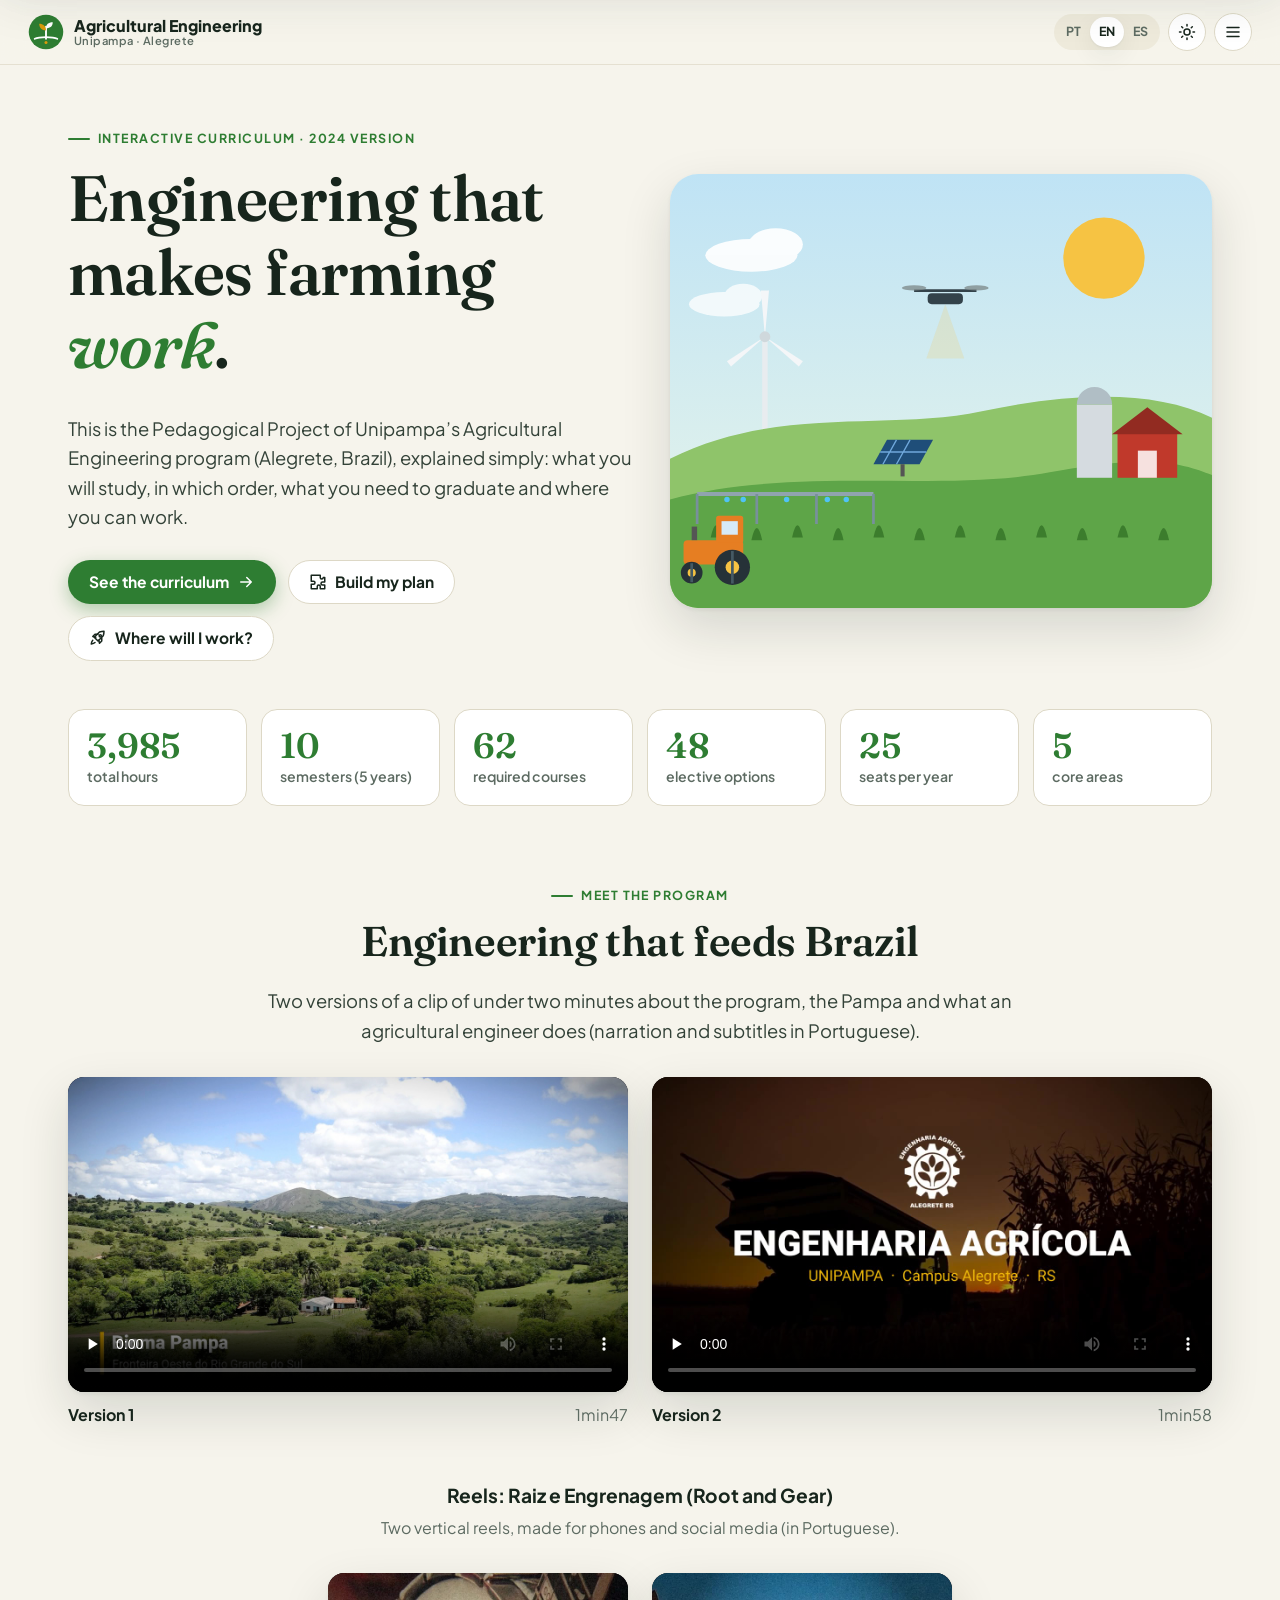
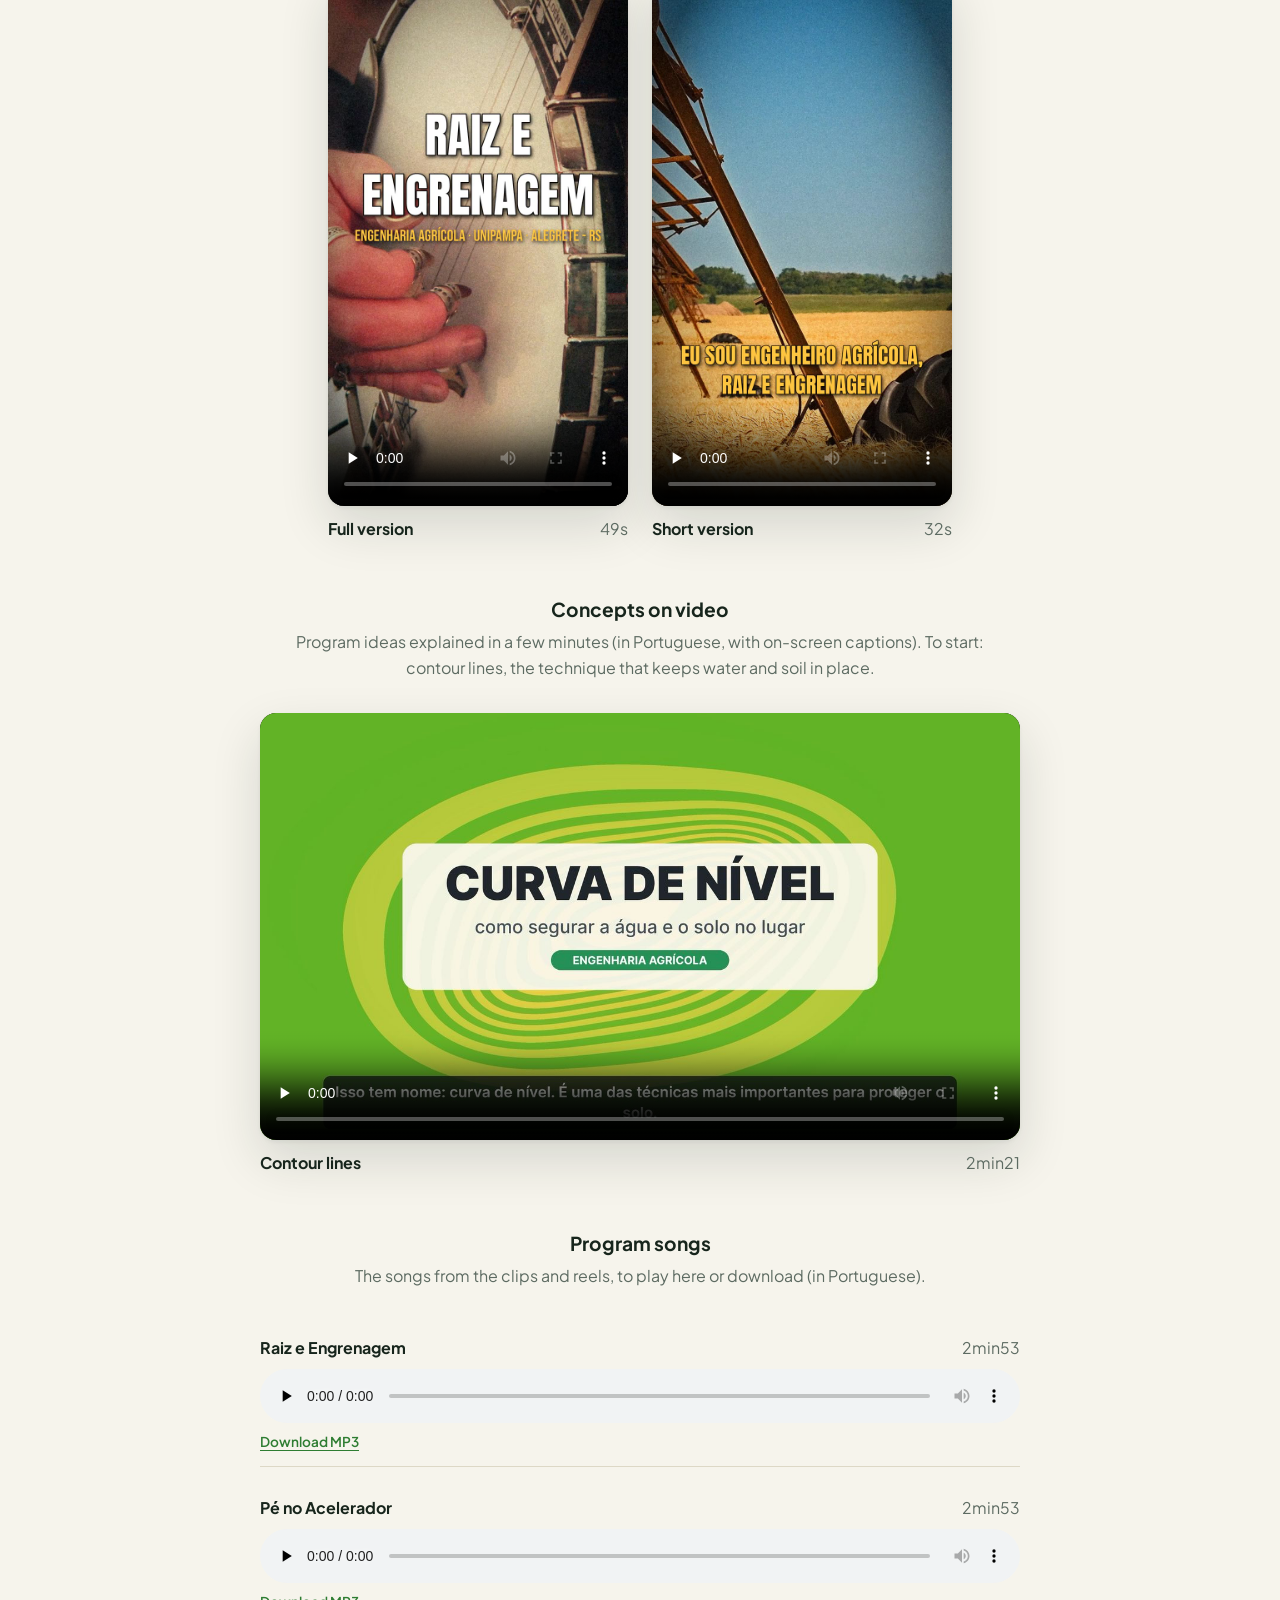
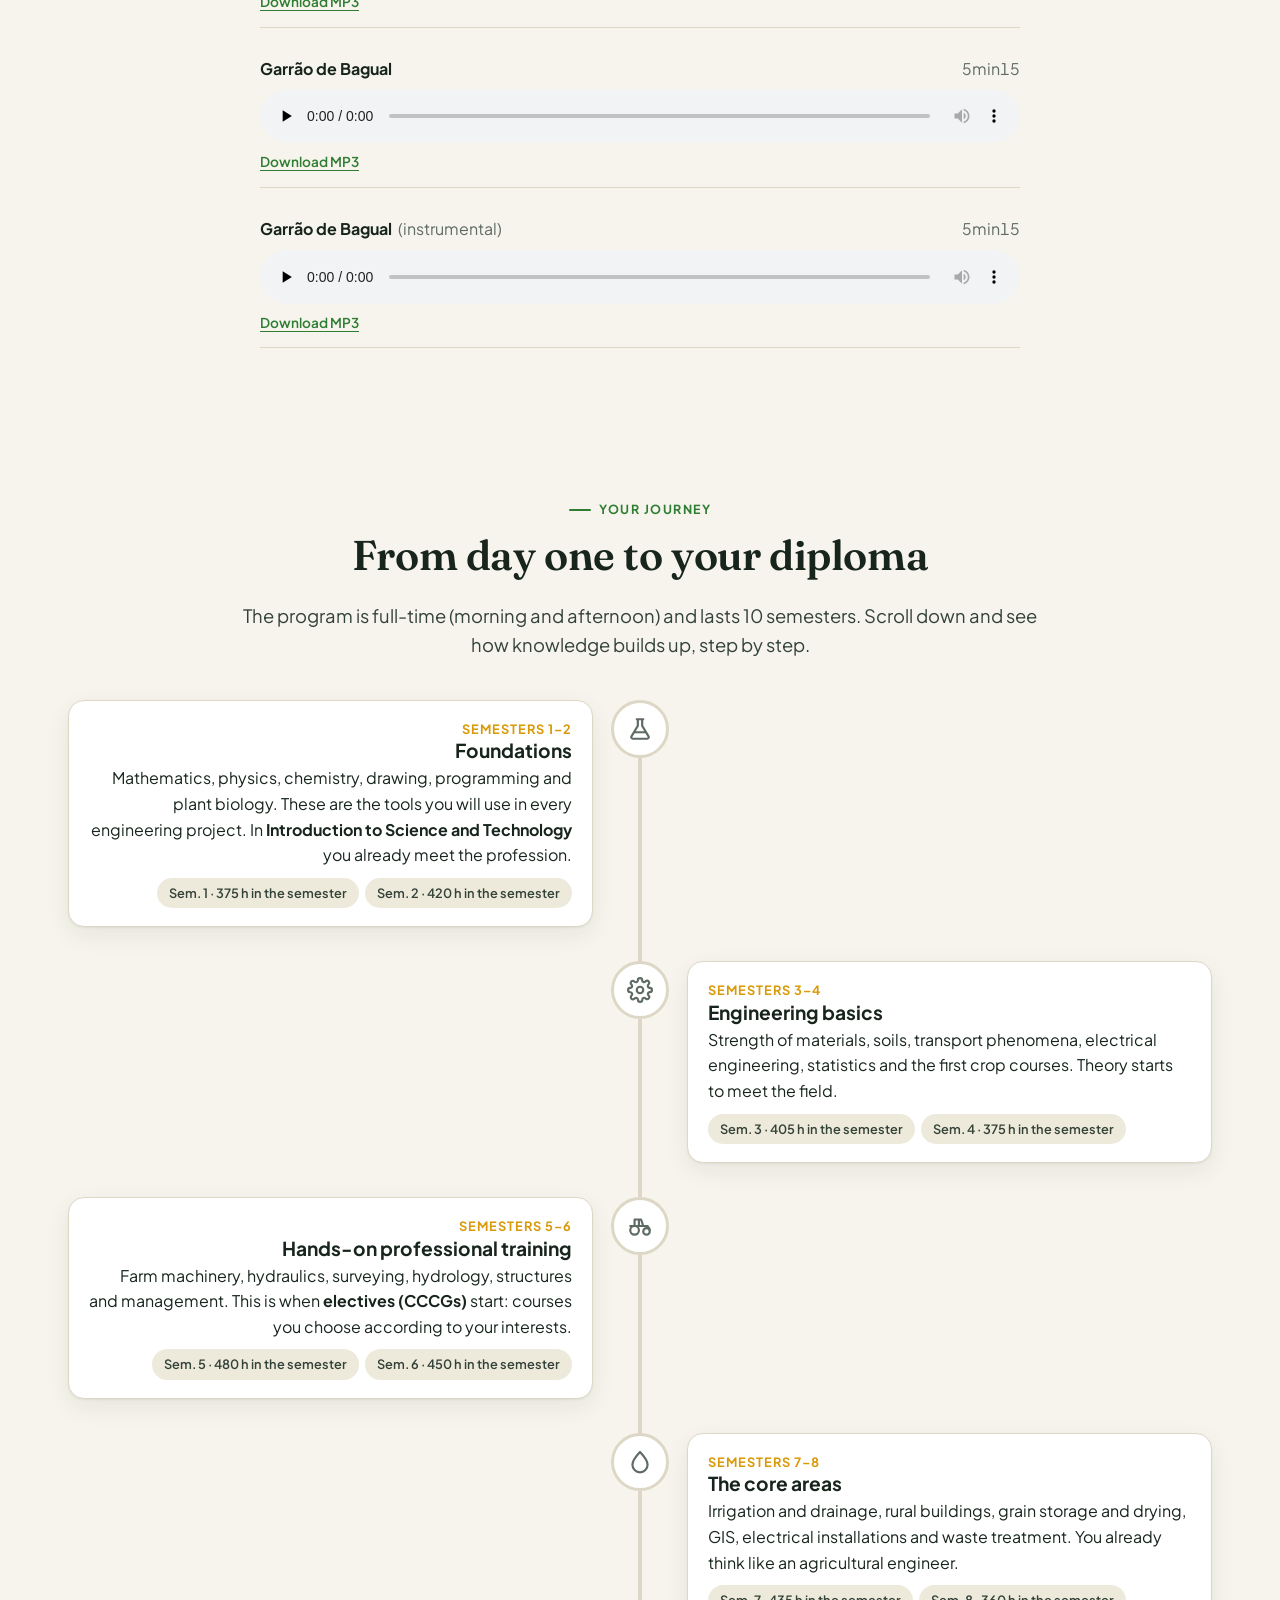
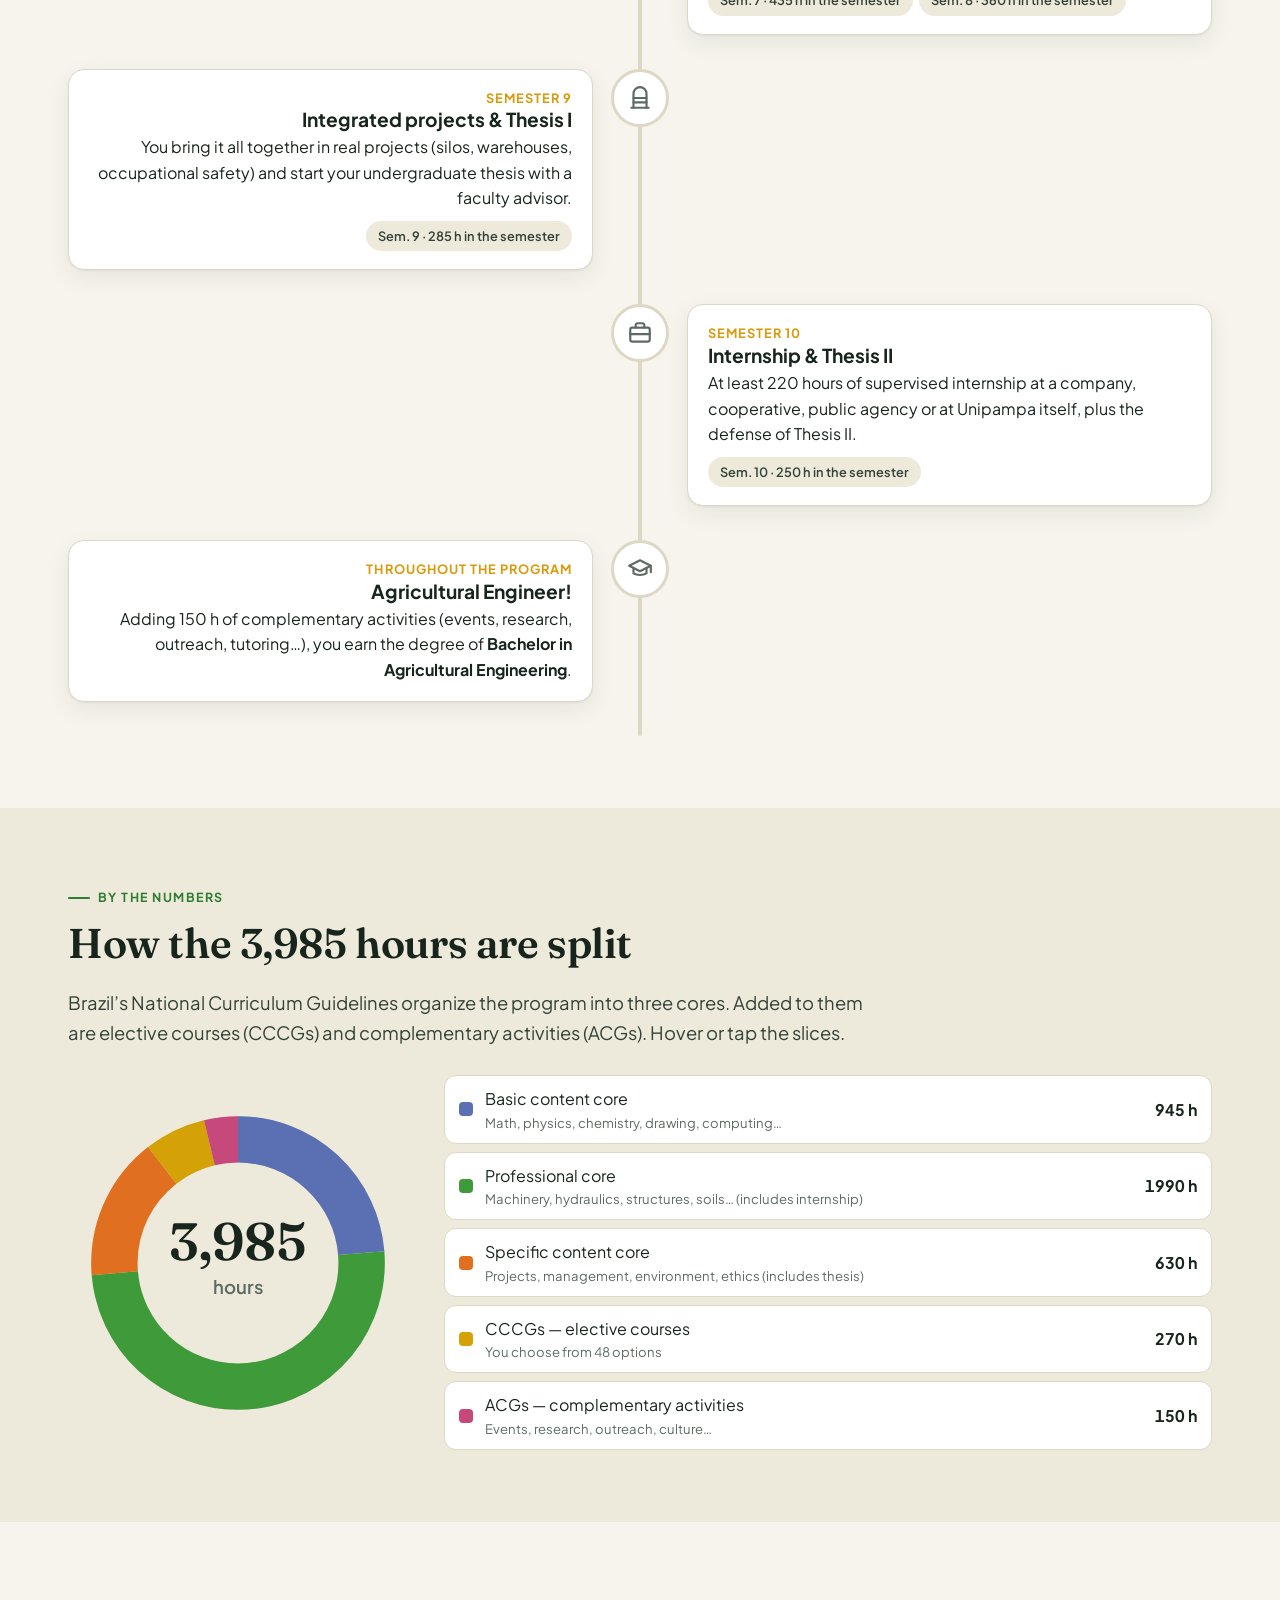
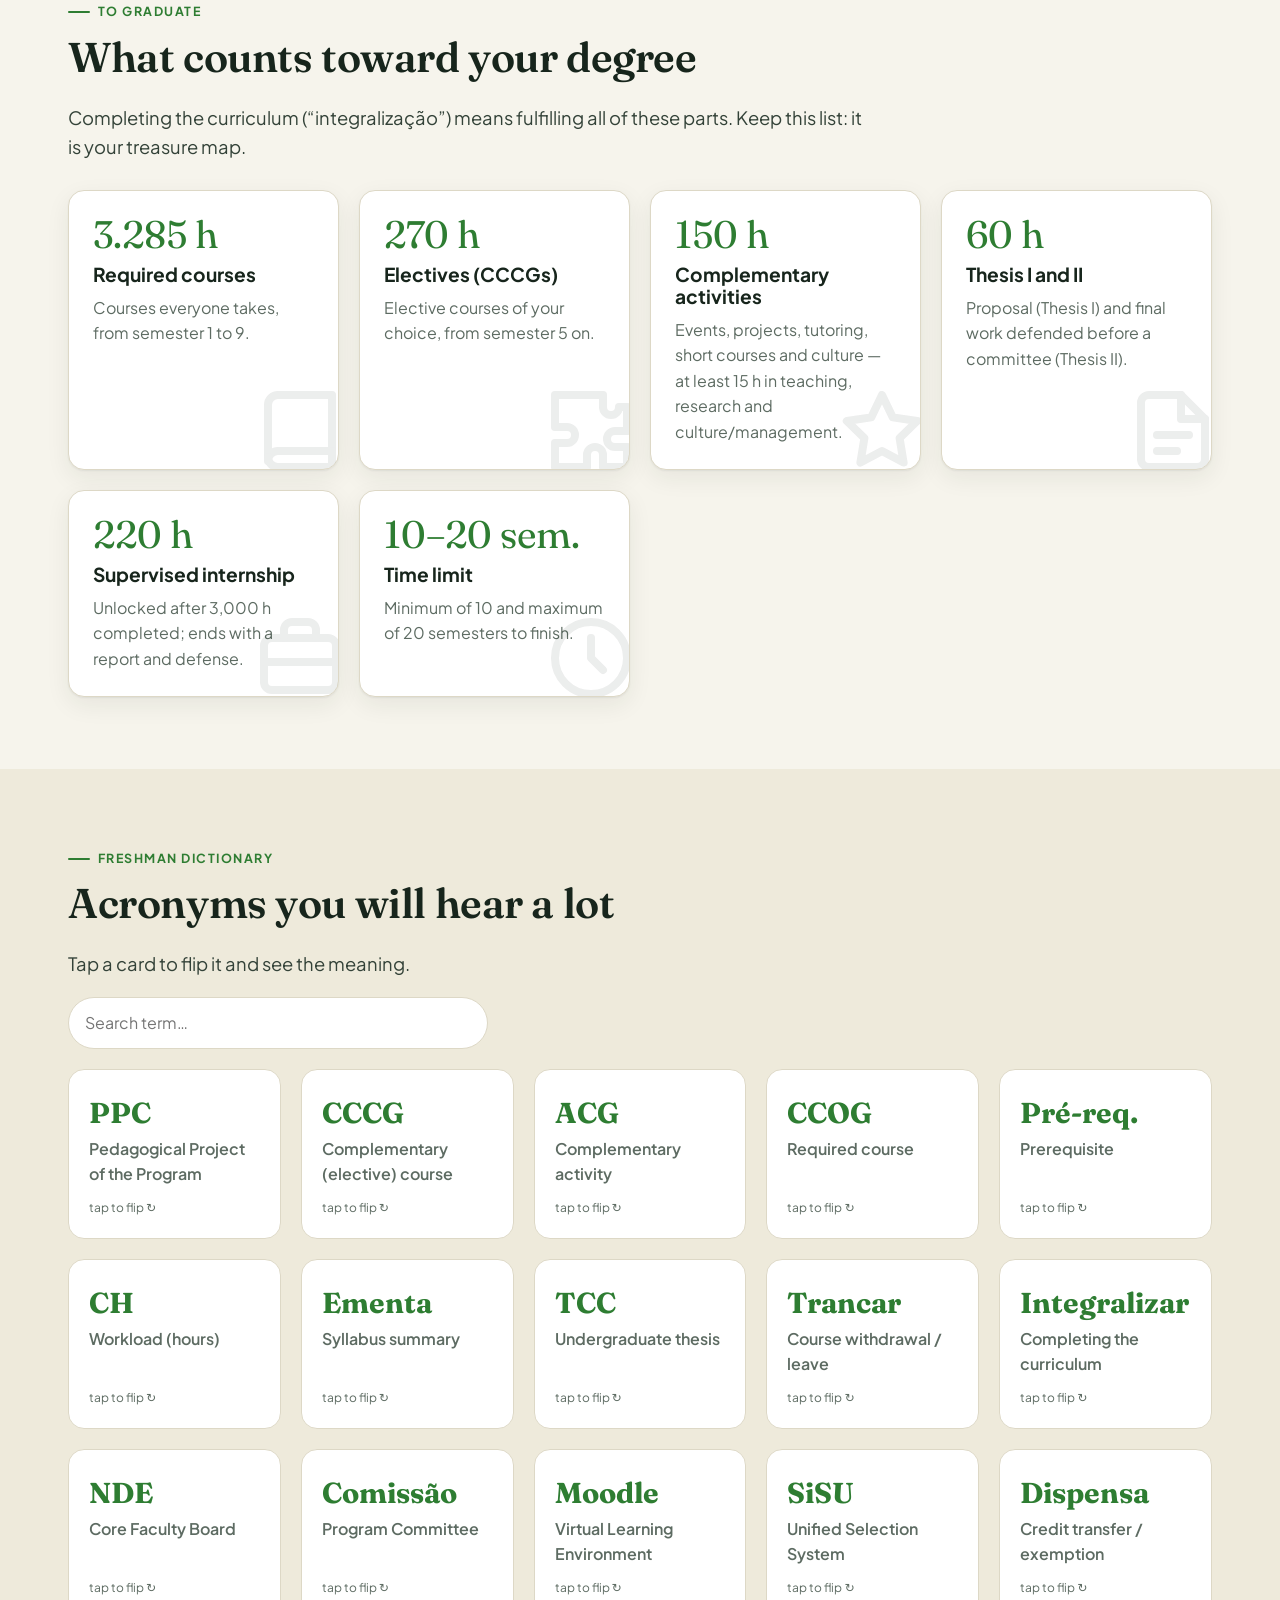
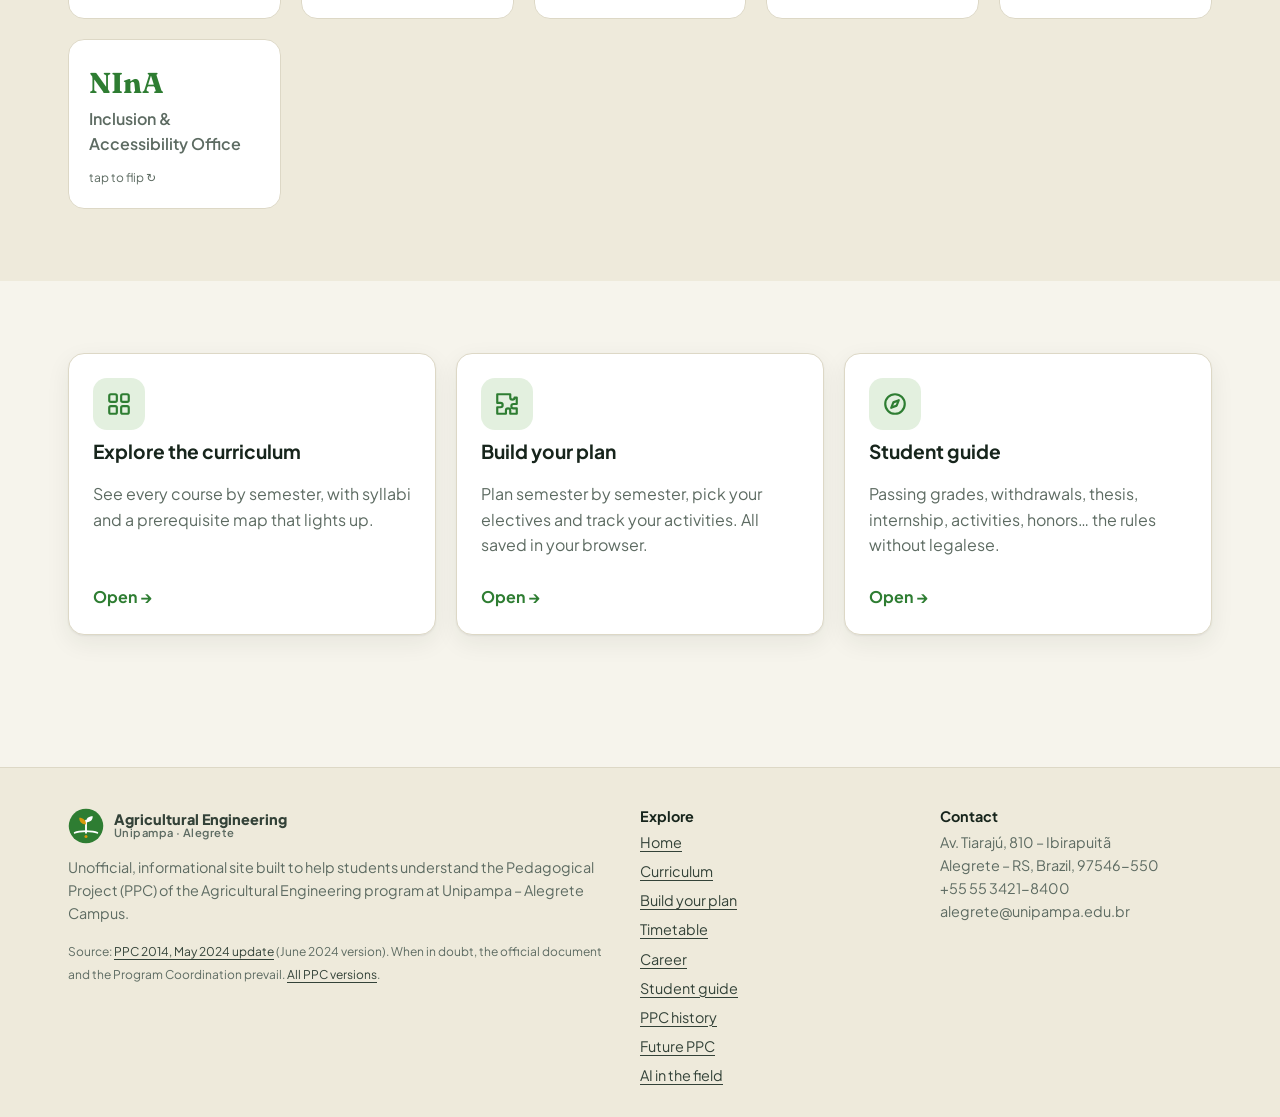
==== commit 0cb42685: "updates" ====
--- a/index.html
+++ b/index.html
@@ -142,6 +142,18 @@
             <figcaption><strong data-i18n="home.reel.r2"></strong> <span>32s</span></figcaption>
           </figure>
         </div>
+        <div class="center reveal reels-head" id="conceitos">
+          <h3 data-i18n="home.con.h3"></h3>
+          <p data-i18n="home.con.lead"></p>
+        </div>
+        <div class="clips concept">
+          <figure class="clip reveal">
+            <video controls playsinline preload="none" poster="assets/video/curva_de_nivel.jpg" data-i18n-attr="aria-label:home.con.aria1">
+              <source src="assets/video/curva_de_nivel.mp4" type="video/mp4">
+            </video>
+            <figcaption><strong data-i18n="home.con.v1"></strong> <span>2min21</span></figcaption>
+          </figure>
+        </div>
         <div class="center reveal reels-head" id="musicas">
           <h3 data-i18n="home.mus.h3"></h3>
           <p data-i18n="home.mus.lead"></p>
--- a/assets/css/style.css
+++ b/assets/css/style.css
@@ -306,9 +306,10 @@
 .clip figcaption { display: flex; justify-content: space-between; gap: 12px; margin-top: 10px; color: var(--muted); }
 .clip figcaption strong { color: var(--ink); }
 .reels-head { margin-top: 56px; }
-.reels-head p { color: var(--muted); margin: 0; }
+.reels-head p { color: var(--muted); margin: 0 auto; max-width: 62ch; }
 .clips.reels { grid-template-columns: repeat(auto-fit, minmax(min(100%, 240px), 300px)); justify-content: center; }
 .clips.reels .clip video { aspect-ratio: 9 / 16; }
+.clips.concept { grid-template-columns: minmax(0, 760px); justify-content: center; }
 .songs { list-style: none; margin: 32px auto 0; padding: 0; max-width: 760px; display: grid; gap: 14px; }
 .song { display: grid; gap: 8px; padding: 14px 0; border-bottom: 1px solid var(--line); }
 .song-head { display: flex; flex-wrap: wrap; align-items: baseline; gap: 6px; }
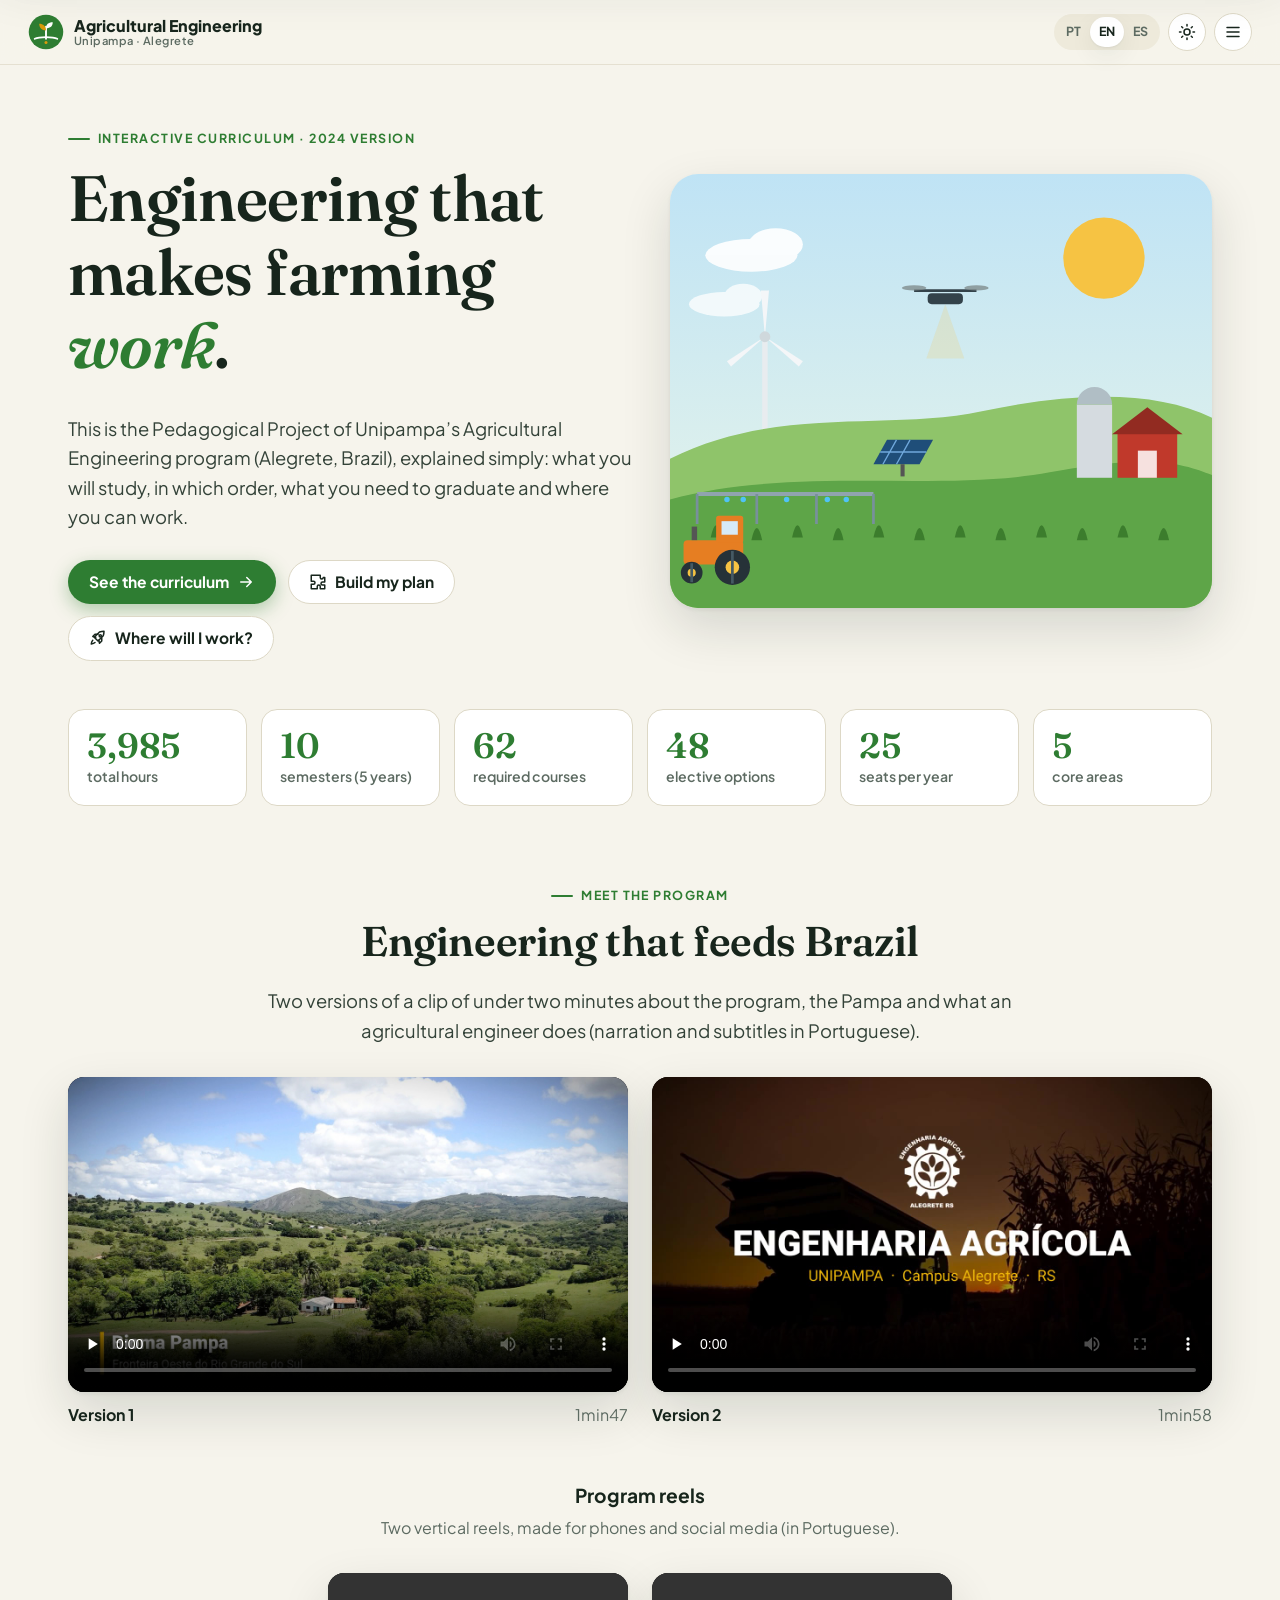
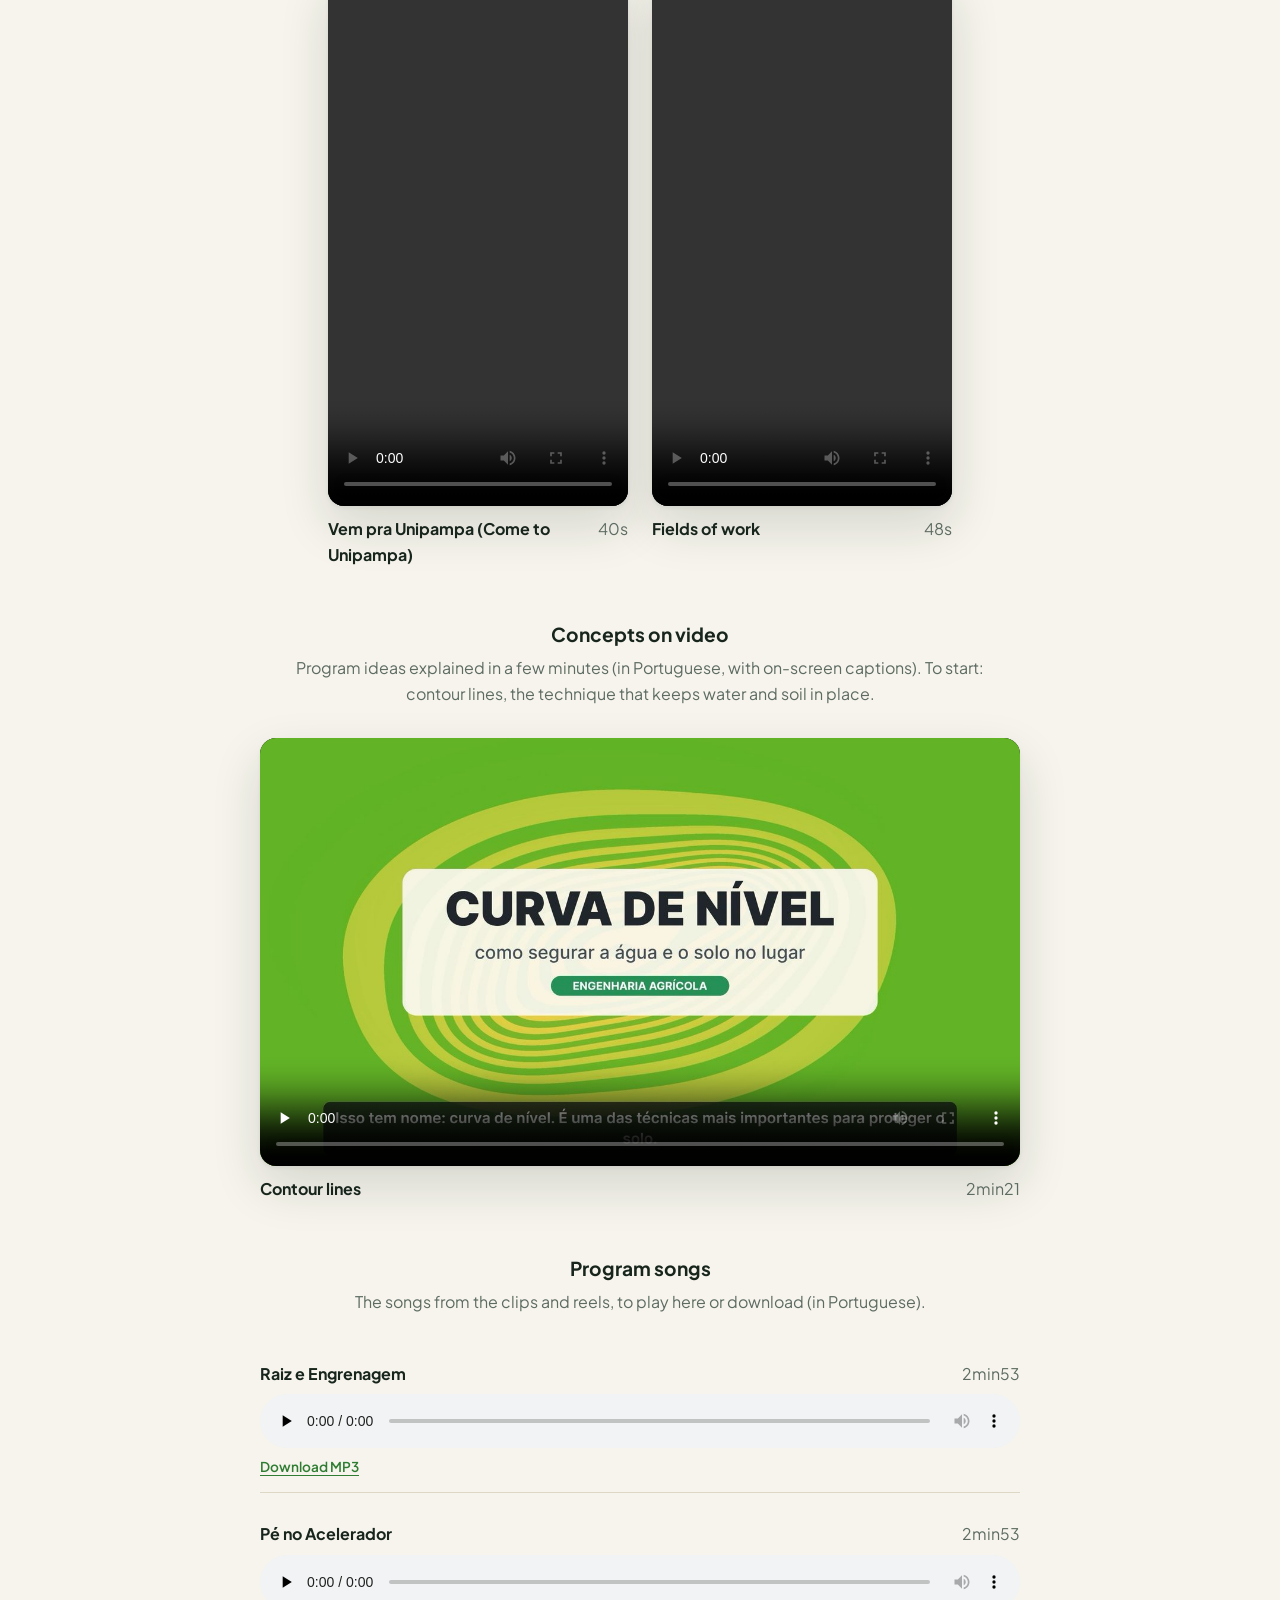
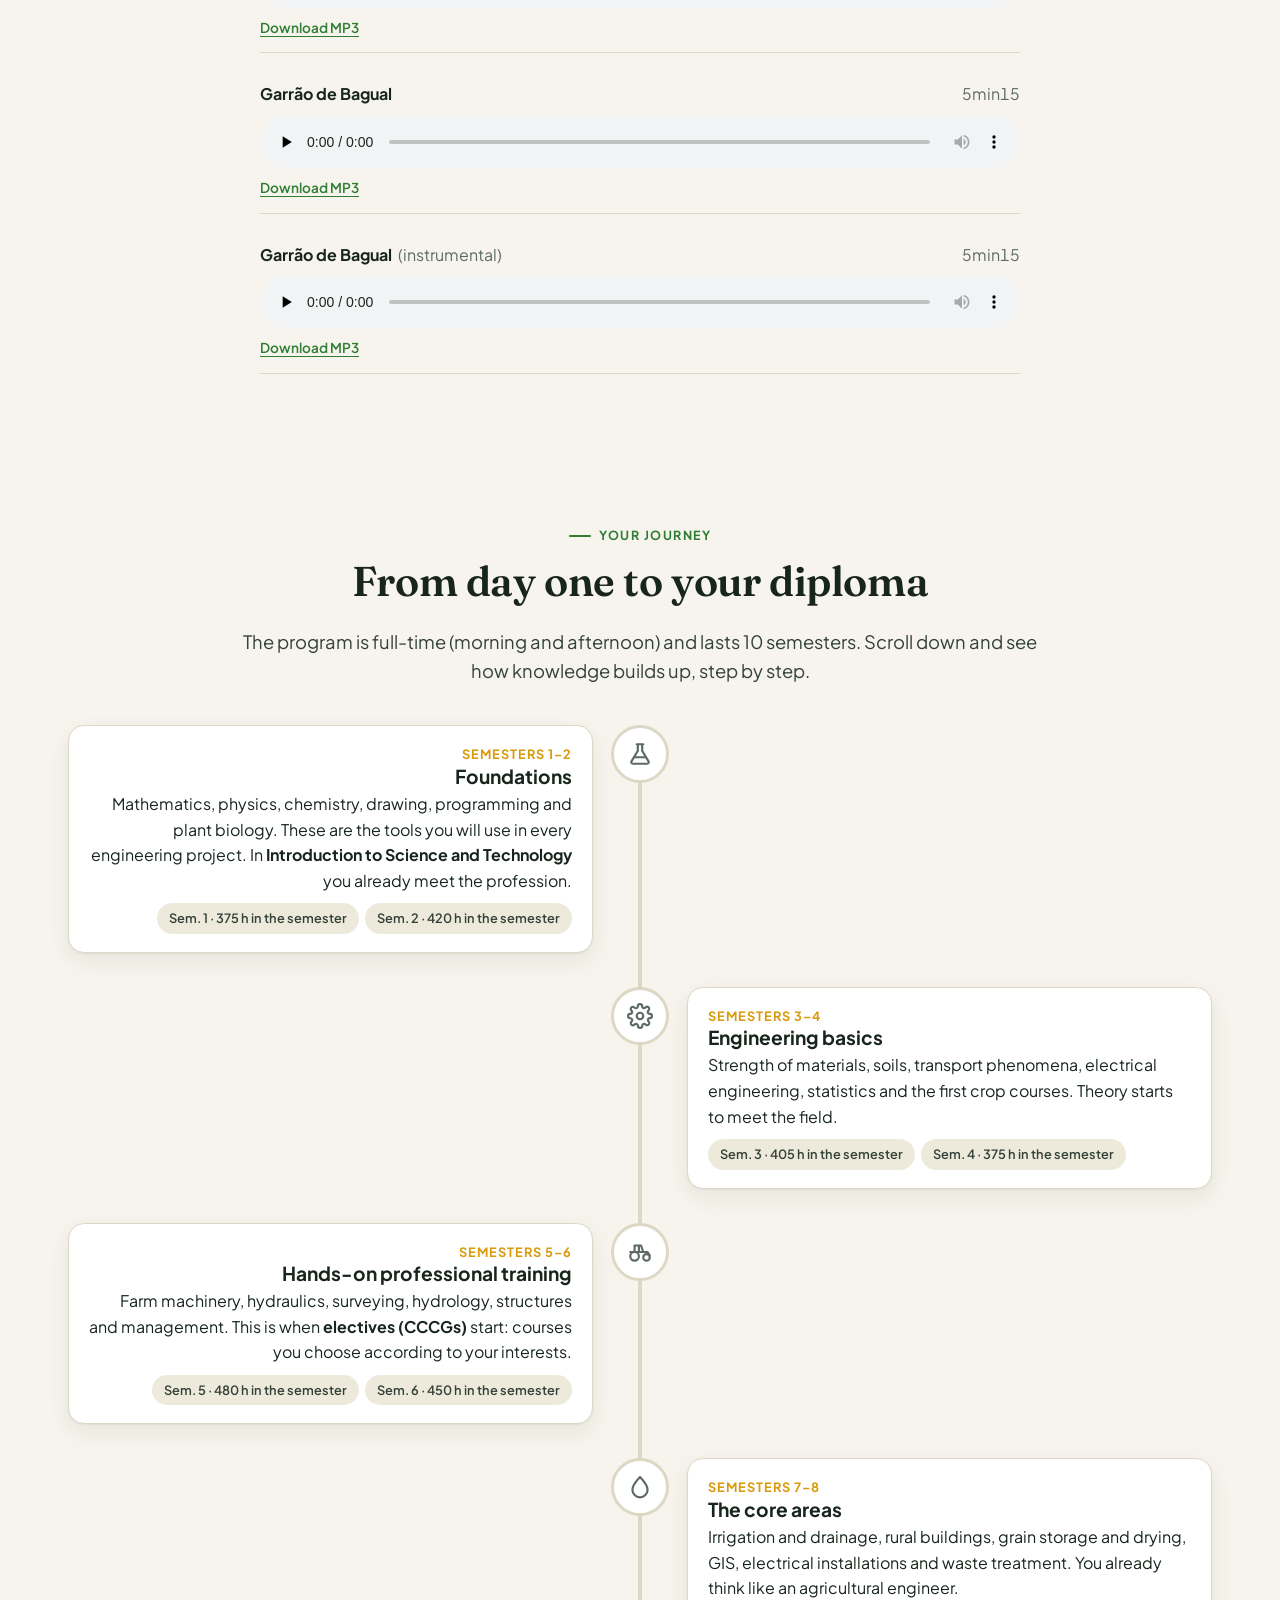
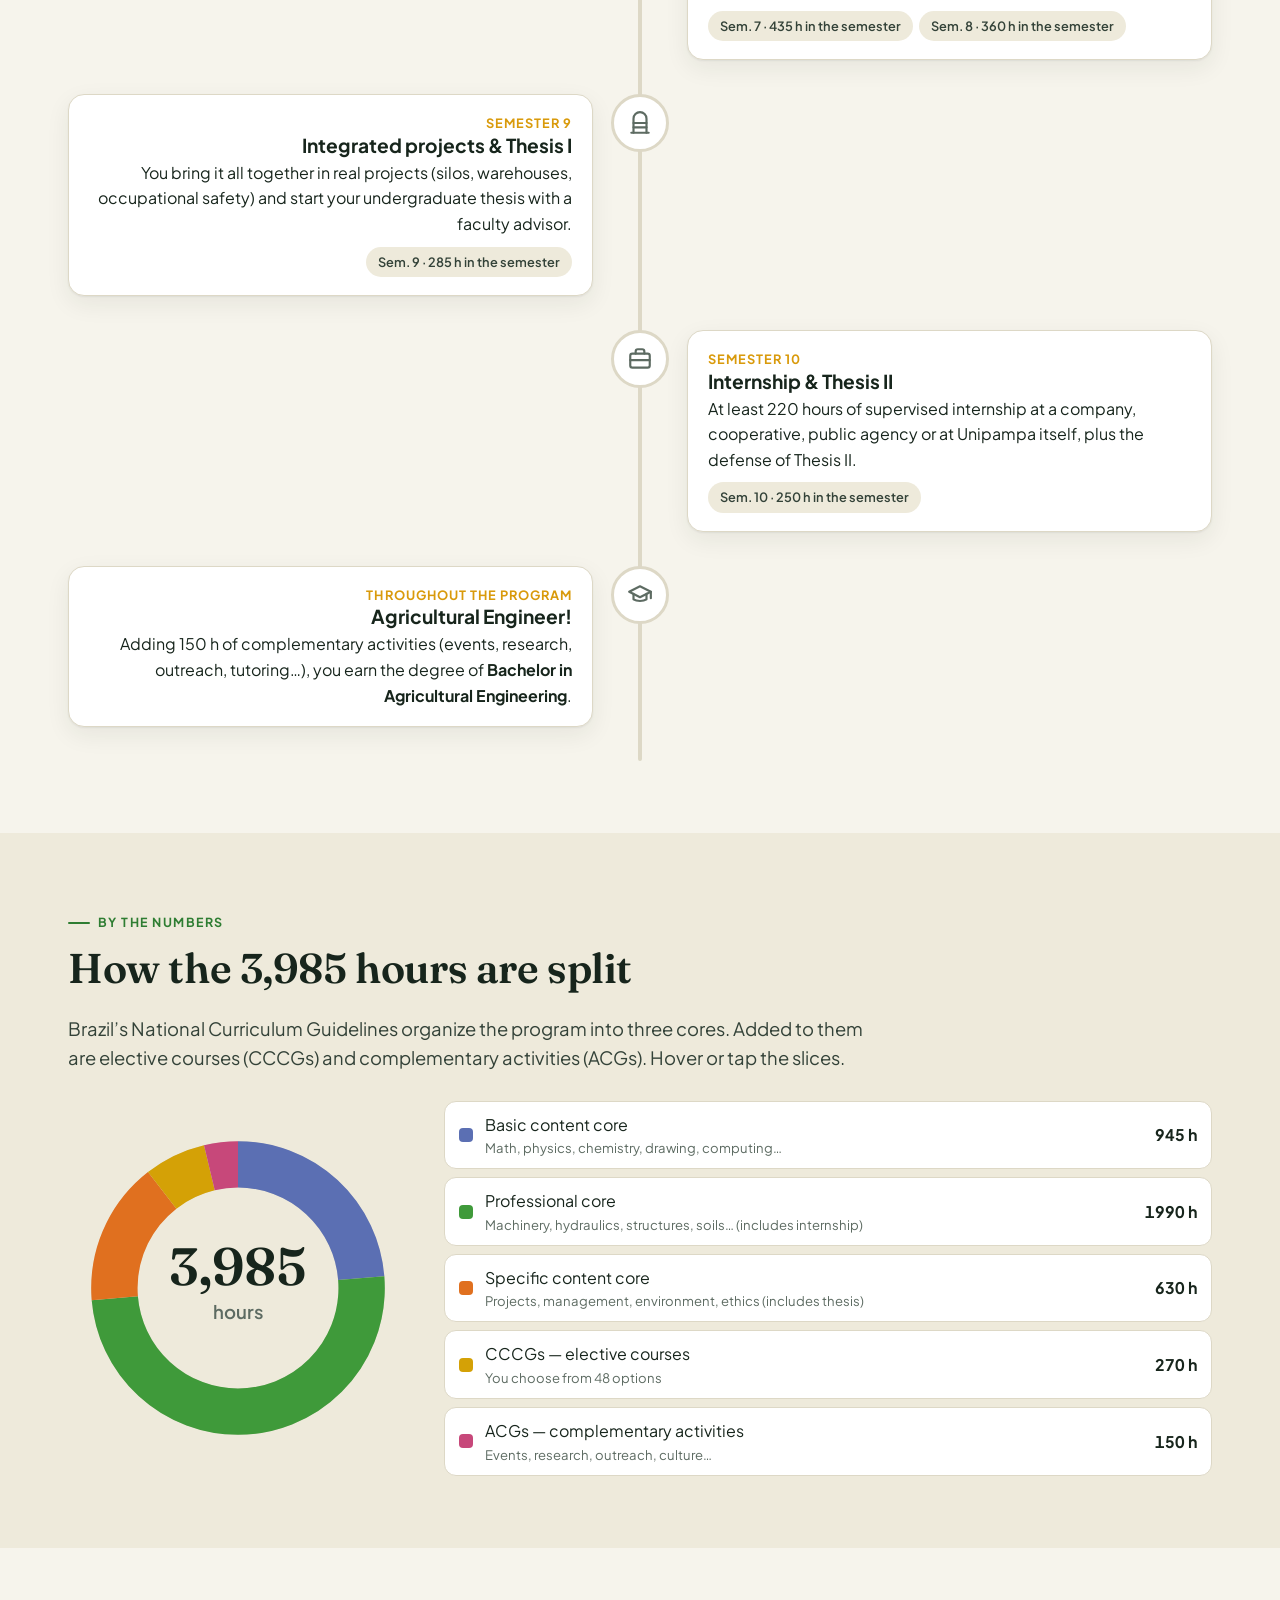
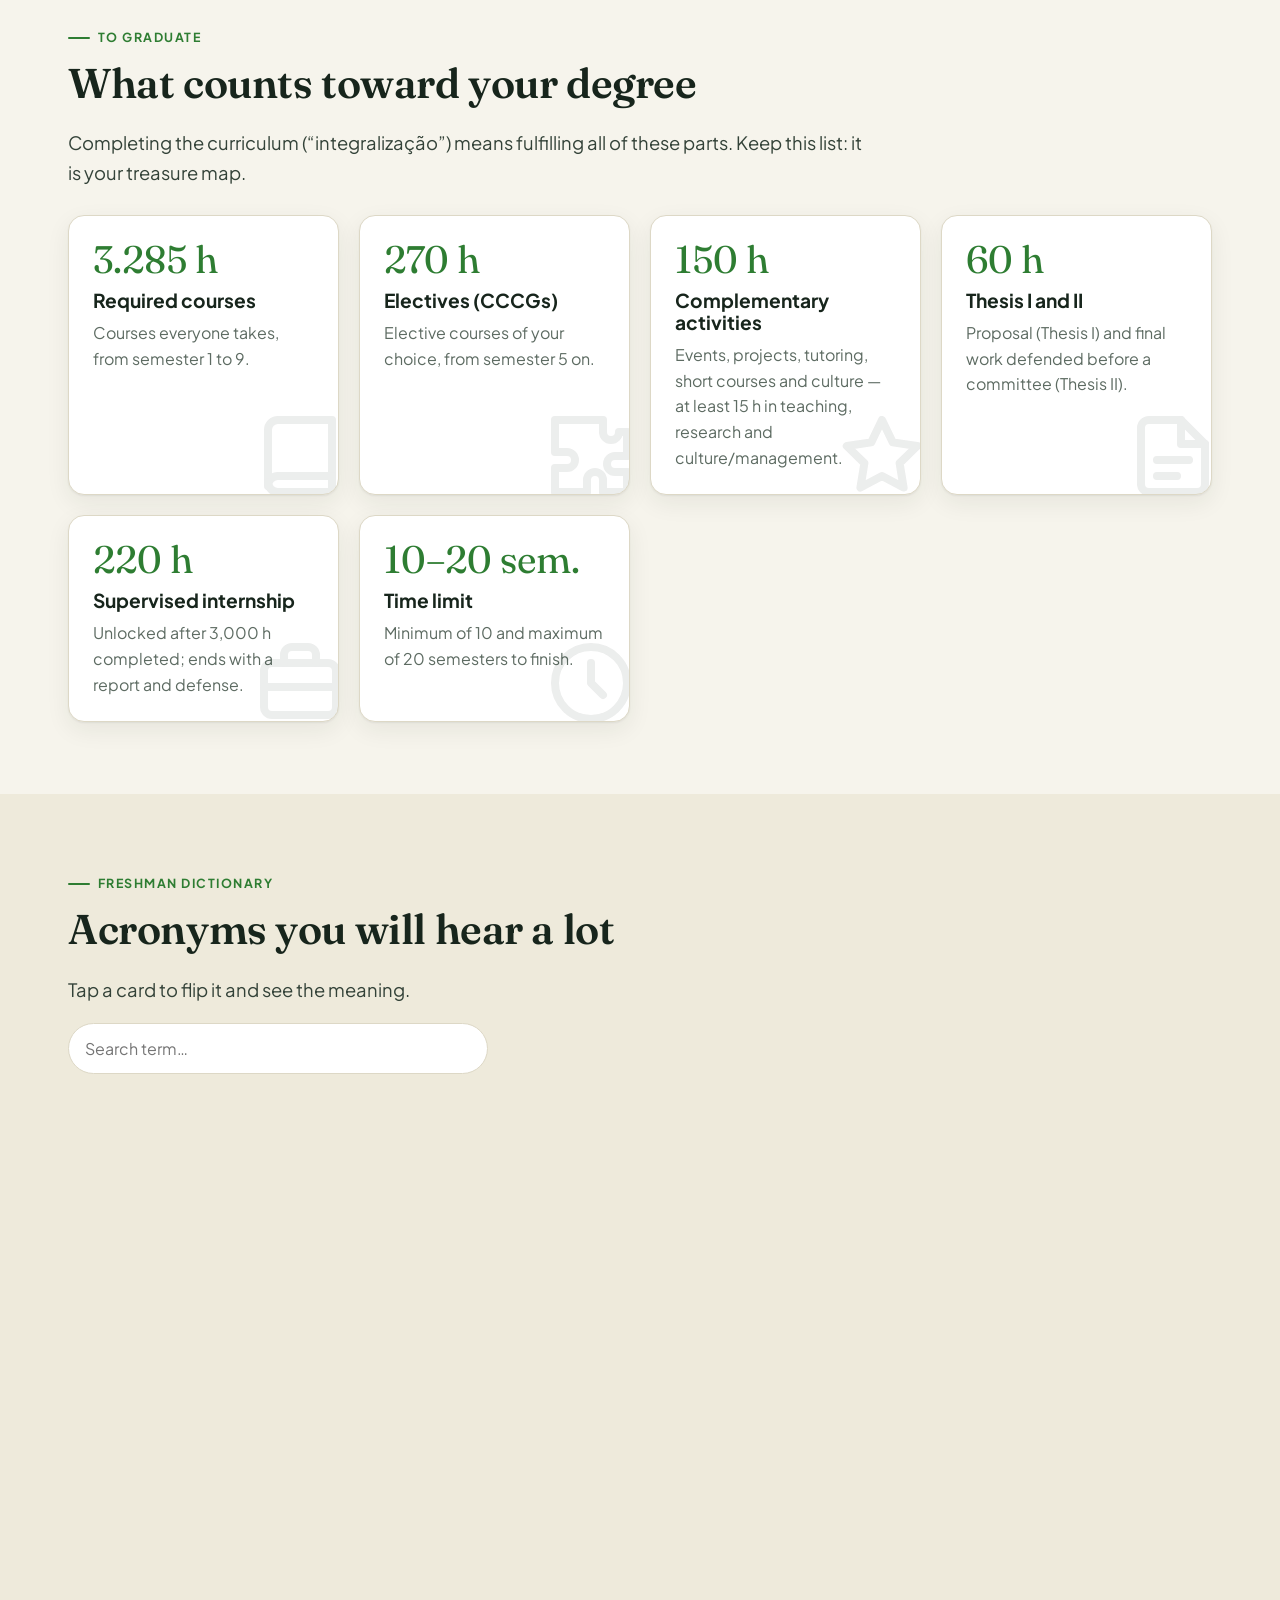
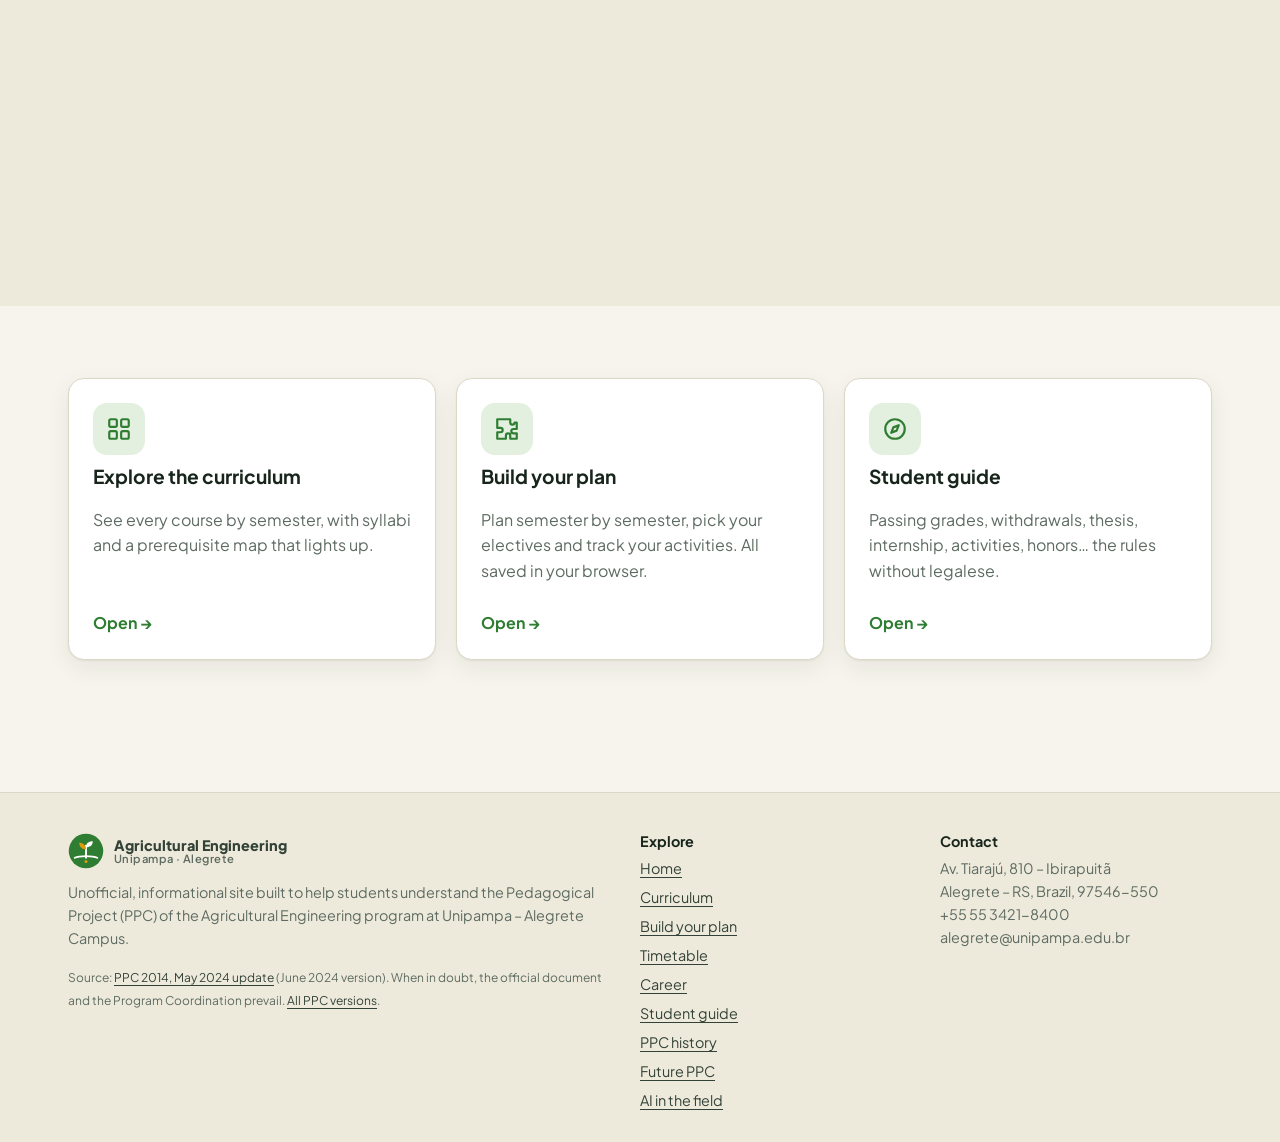
==== commit 291d9485: "updates" ====
--- a/index.html
+++ b/index.html
@@ -130,16 +130,16 @@
         </div>
         <div class="clips reels">
           <figure class="clip reveal">
-            <video controls playsinline preload="none" poster="assets/video/raiz_e_engrenagem_reels.jpg" data-i18n-attr="aria-label:home.reel.aria1">
-              <source src="assets/video/raiz_e_engrenagem_reels.mp4" type="video/mp4">
-            </video>
-            <figcaption><strong data-i18n="home.reel.r1"></strong> <span>49s</span></figcaption>
-          </figure>
-          <figure class="clip reveal">
-            <video controls playsinline preload="none" poster="assets/video/raiz_e_engrenagem_reels_30s.jpg" data-i18n-attr="aria-label:home.reel.aria2">
-              <source src="assets/video/raiz_e_engrenagem_reels_30s.mp4" type="video/mp4">
-            </video>
-            <figcaption><strong data-i18n="home.reel.r2"></strong> <span>32s</span></figcaption>
+            <video controls playsinline preload="metadata" data-i18n-attr="aria-label:home.reel.aria1">
+              <source src="reels/reels_EA_vem_pra_unipampa.mp4#t=0.1" type="video/mp4">
+            </video>
+            <figcaption><strong data-i18n="home.reel.r1"></strong> <span>40s</span></figcaption>
+          </figure>
+          <figure class="clip reveal">
+            <video controls playsinline preload="metadata" data-i18n-attr="aria-label:home.reel.aria2">
+              <source src="reels/reels_EA_frentes_de_atuacao.mp4#t=0.1" type="video/mp4">
+            </video>
+            <figcaption><strong data-i18n="home.reel.r2"></strong> <span>48s</span></figcaption>
           </figure>
         </div>
         <div class="center reveal reels-head" id="conceitos">
--- a/assets/css/style.css
+++ b/assets/css/style.css
@@ -110,11 +110,11 @@
   backdrop-filter: saturate(1.4) blur(12px); -webkit-backdrop-filter: saturate(1.4) blur(12px);
   border-bottom: 1px solid color-mix(in srgb, var(--line) 70%, transparent);
 }
-.nav { display: flex; align-items: center; gap: 16px; height: 64px; max-width: 1400px; }
+.nav { display: flex; align-items: center; gap: 16px; height: 64px; max-width: 1480px; }
 .brand { display: flex; align-items: center; gap: 10px; text-decoration: none; color: var(--ink); font-weight: 800; line-height: 1.05; }
 .brand svg { width: 36px; height: 36px; flex: none; }
 .brand small { display: block; font-weight: 600; font-size: .7rem; color: var(--muted); letter-spacing: .04em; }
-@media (min-width: 1441px) { .nav .brand { flex: none; white-space: nowrap; } }
+@media (min-width: 1501px) { .nav .brand { flex: none; white-space: nowrap; } }
 .nav-links { display: flex; gap: 2px; margin-left: auto; list-style: none; padding: 0; margin-top: 0; margin-bottom: 0; }
 .nav-links a {
   display: block; padding: 8px 10px; border-radius: 999px; text-decoration: none;
@@ -135,7 +135,7 @@
 }
 .icon-btn svg { width: 18px; height: 18px; }
 .menu-btn { display: none; }
-@media (max-width: 1440px) {
+@media (max-width: 1500px) {
   .menu-btn { display: grid; }
   .nav-links {
     position: fixed; inset: 64px 0 auto 0; flex-direction: column; gap: 4px;
